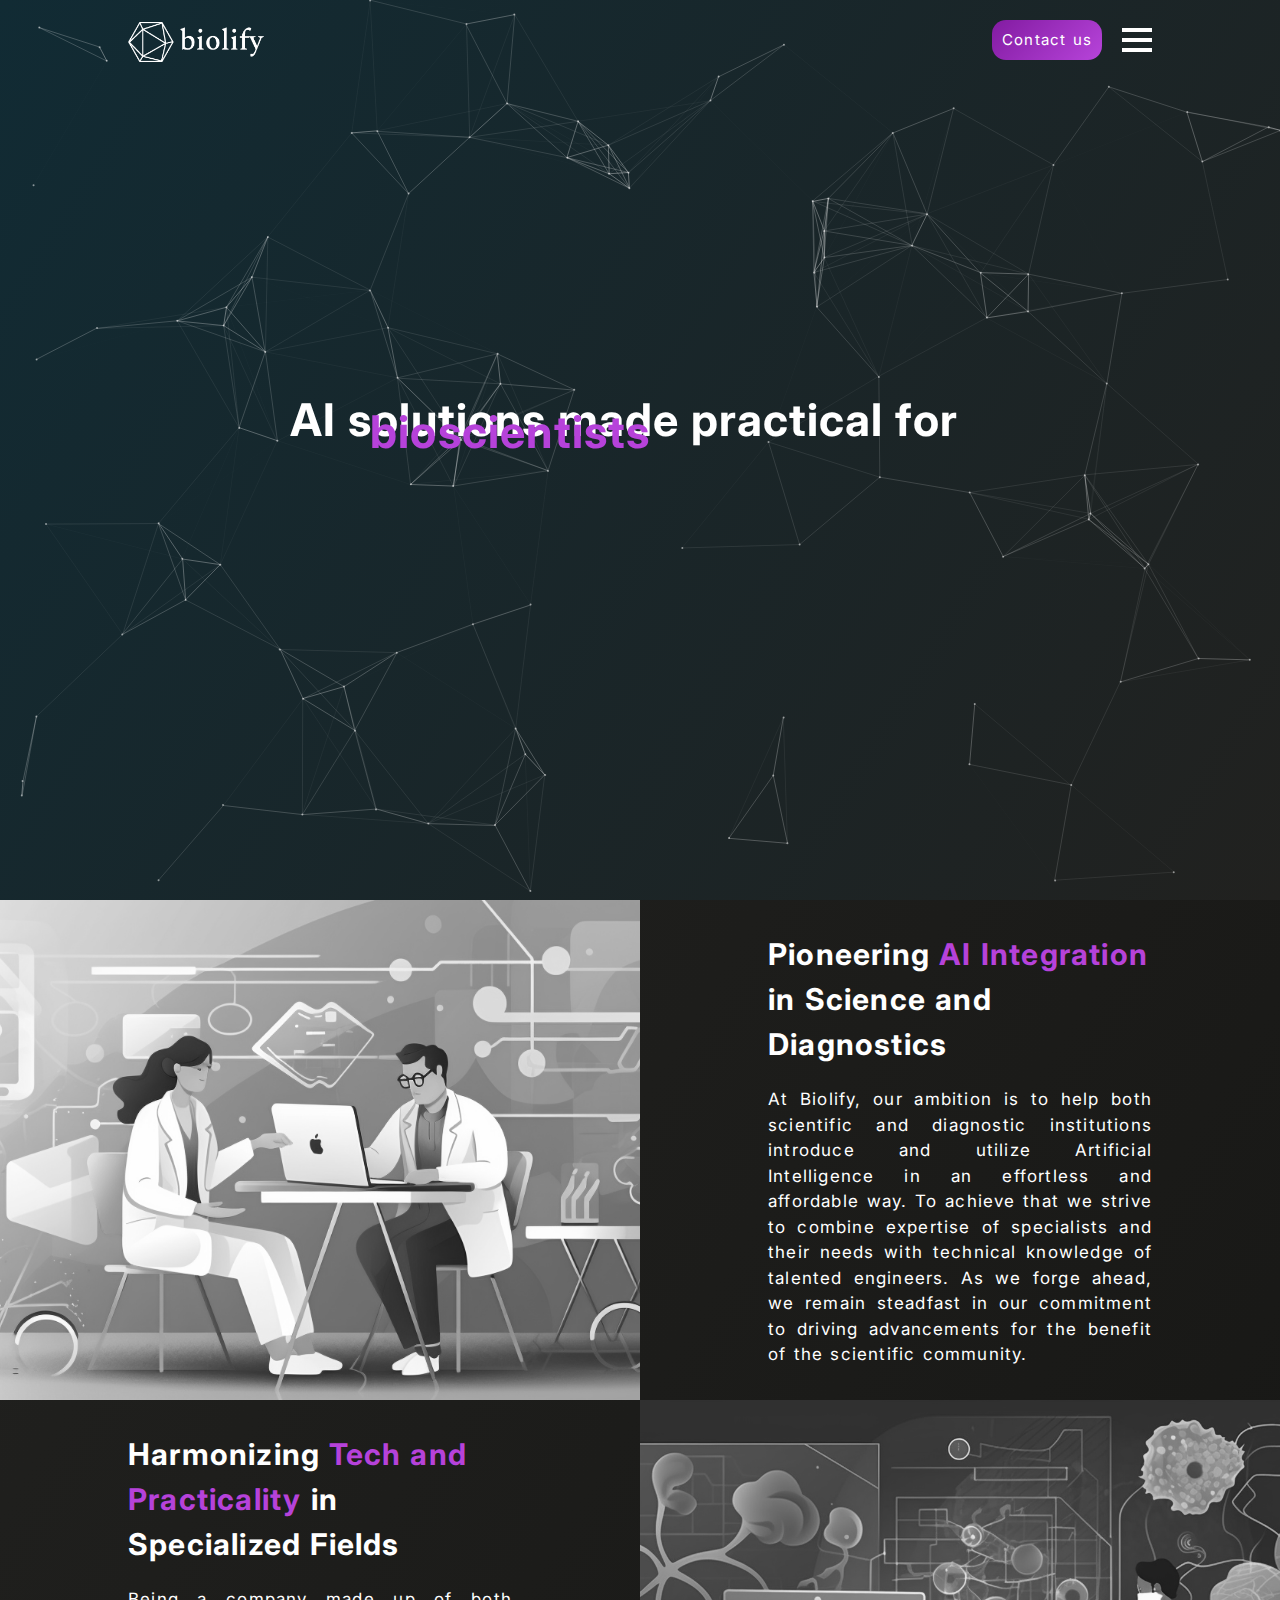
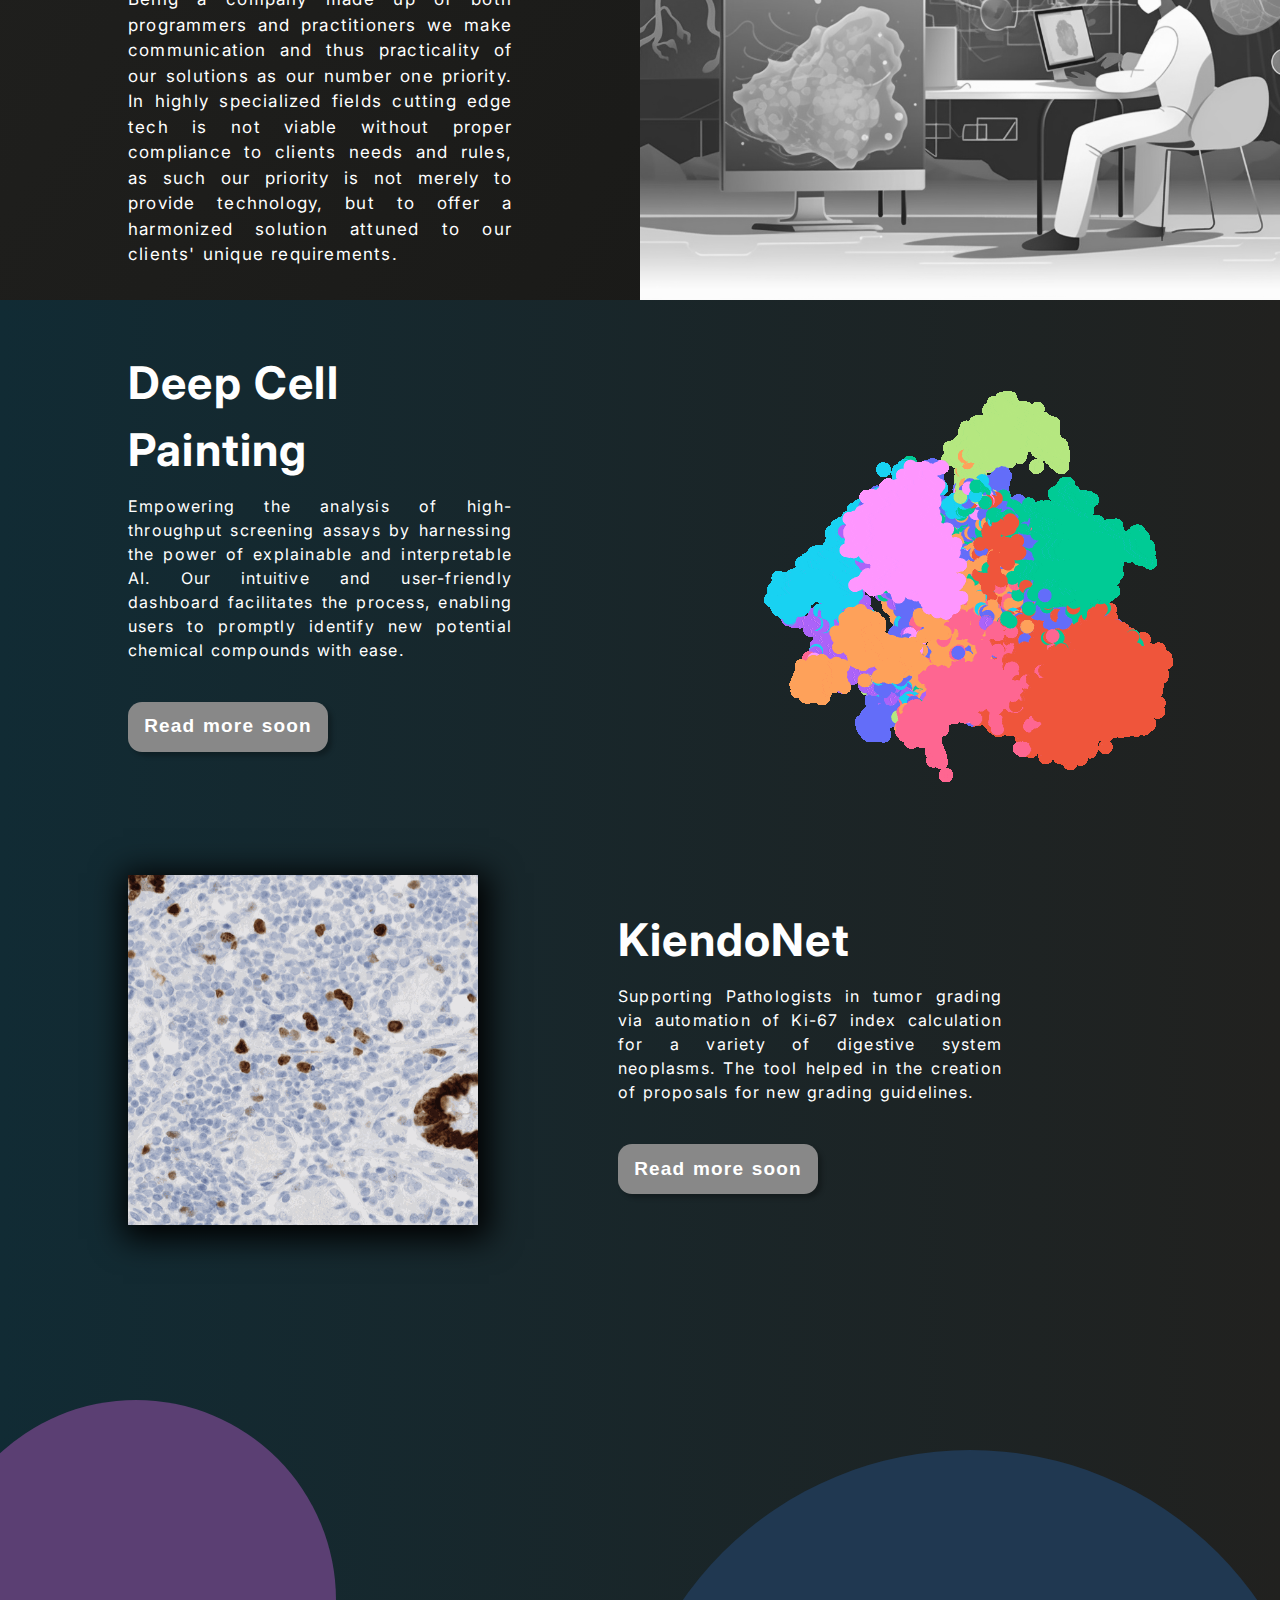
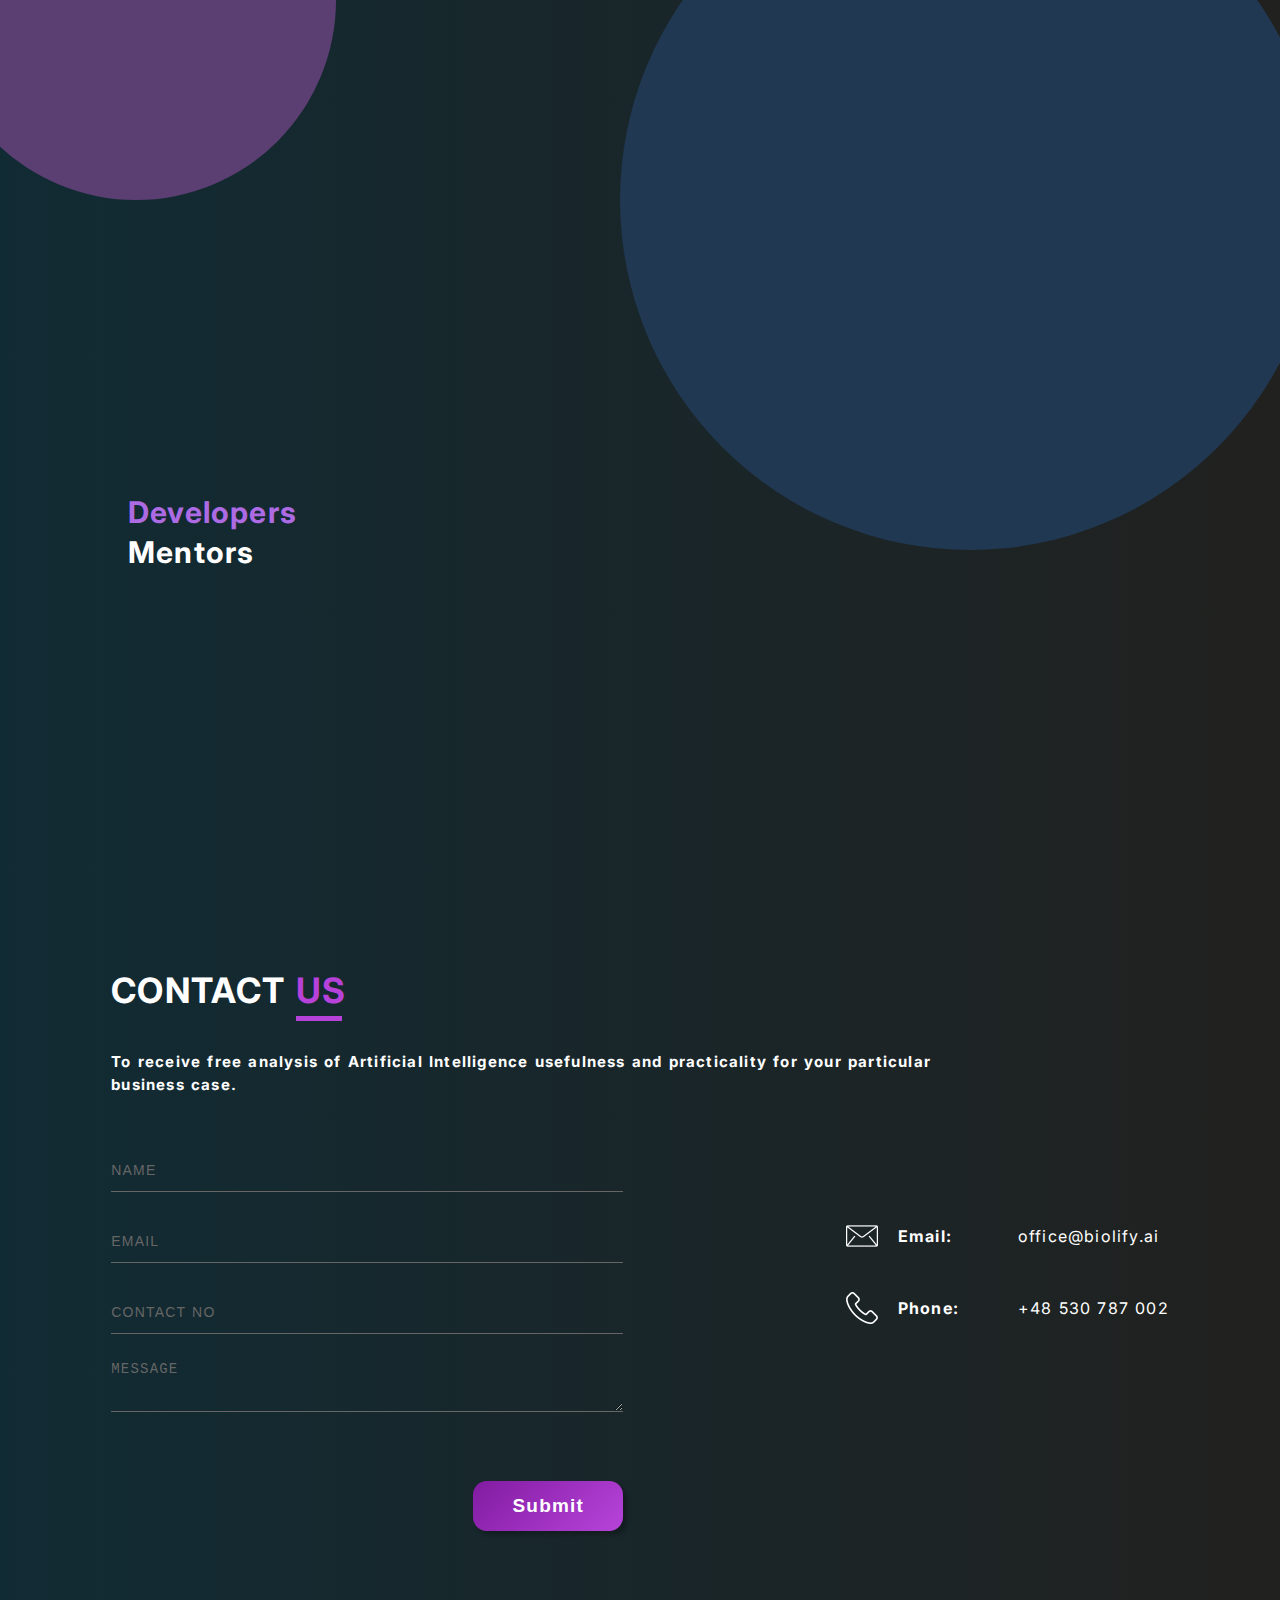
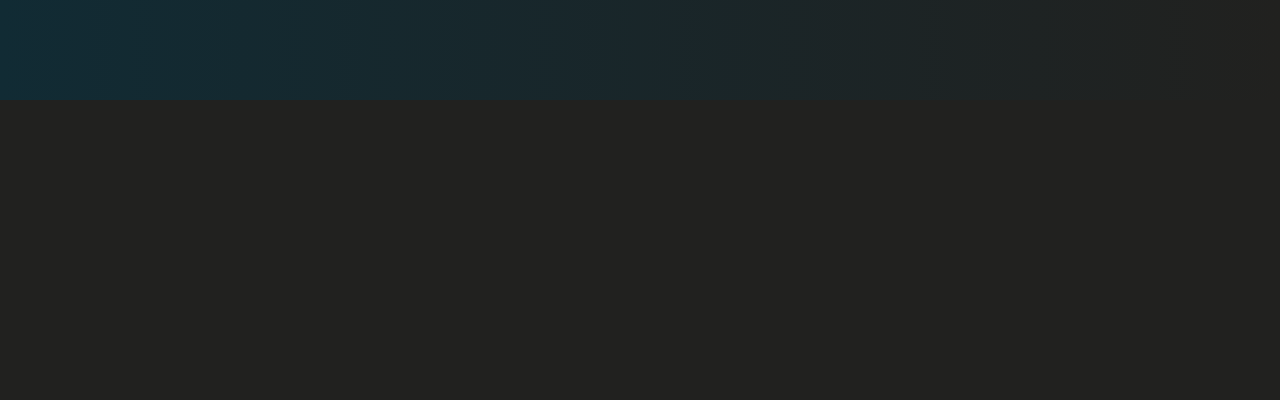
==== index.html @ 6a8b2e25 "v1.0.3" ====
<!DOCTYPE html>
<html lang="en">
  <head>
    <meta charset="UTF-8" />
    <title>Biolify - future of medicine</title>
    <link rel="icon" type="image/x-icon" href="img/biolify_icon.png" />
    <meta name="viewport" content="width=device-width, initial-scale=1.0" />
    <link rel="stylesheet" href="css/style.css" />
    <link rel="preconnect" href="https://fonts.googleapis.com" />
    <link rel="preconnect" href="https://fonts.gstatic.com" crossorigin />
    <link
      href="https://fonts.googleapis.com/css2?family=Inter&display=swap"
      rel="stylesheet"
    />
    <script src="https://code.jquery.com/jquery-3.6.0.min.js"></script>
  </head>
  <body>
    <header>
      <nav id="nav">
        <a href="#contact" class="smooth-scroll"
          ><img
            id="logo-img"
            style="height: 40px"
            src="img/biolify-logo.png"
            alt="logo"
        /></a>
        <label>
          <ul>
            <li id="home-btn">
              <a href="#hero" class="smooth-scroll">Home</a>
            </li>
            <li id="projects-btn">
              <a href="#projects" class="smooth-scroll">Business cases</a>
            </li>
            <li id="team-btn">
              <a href="#team" class="smooth-scroll">Team</a>
            </li>
          </ul>
          <a href="#contact" id="contact-btn" class="smooth-scroll"
            >Contact us</a
          >
          <input type="checkbox" id="menu-checkbox" />
          <span class="hamburger"></span>
        </label>
      </nav>
    </header>

    <main>
      <div class="menu" id="menu">
        <ul>
          <li id="home-btn">
            <a href="#hero" class="smooth-scroll">Home</a>
          </li>
          <li id="projects-btn">
            <a href="#projects" class="smooth-scroll">Business cases</a>
          </li>
          <li id="team-btn">
            <a href="#team" class="smooth-scroll">Team</a>
          </li>
          <li id="team-btn">
            <a href="#contact" class="smooth-scroll">Contact us</a>
          </li>
        </ul>
      </div>
      <section class="hero" id="hero">
        <div id="particles-js"></div>
        <div class="wrapper">
          <h1>AI solutions made practical for</h1>
          <div class="words">
            <span>bioscientists</span>
            <span>physicians</span>
            <span>bioscientists</span>
          </div>
        </div>
      </section>

      <section class="features" id="features">
        <div class="feature" id="first-feature">
          <img src="/img/1.png" alt="" />
          <div class="feature-description">
            <h2>
              Pioneering
              <span style="color: var(--purple)">AI Integration</span> in
              Science and Diagnostics
            </h2>
            <p>
              At Biolify, our ambition is to help both scientific and diagnostic
              institutions introduce and utilize Artificial Intelligence in an
              effortless and affordable way. To achieve that we strive to
              combine expertise of specialists and their needs with technical
              knowledge of talented engineers. As we forge ahead, we remain
              steadfast in our commitment to driving advancements for the
              benefit of the scientific community.
            </p>
          </div>
        </div>
        <div class="feature" id="second-feature">
          <div class="feature-description">
            <h2>
              Harmonizing
              <span style="color: var(--purple)"> Tech and Practicality </span
              >in Specialized Fields
            </h2>
            <p>
              Being a company made up of both programmers and practitioners we
              make communication and thus practicality of our solutions as our
              number one priority. In highly specialized fields cutting edge
              tech is not viable without proper compliance to clients needs and
              rules, as such our priority is not merely to provide technology,
              but to offer a harmonized solution attuned to our clients' unique
              requirements.
            </p>
          </div>
          <img src="/img/2.png" alt="hero" />
        </div>
      </section>
      <section class="projects" id="projects">
        <div class="project">
          <div class="project-description">
            <h2>Deep Cell Painting</h2>
            <p>
              Empowering the analysis of high-throughput screening assays by
              harnessing the power of explainable and interpretable AI. Our
              intuitive and user-friendly dashboard facilitates the process,
              enabling users to promptly identify new potential chemical
              compounds with ease.
            </p>
            <button class="checkout-btn" id="project-btn-first">
              <b>Read more soon</b>
            </button>
          </div>
          <img
            src="/img/animation.gif"
            id="cellPainting-img"
            alt="cell-Painting-project"
          />
        </div>
        <div class="project">
          <img
            id="kiendoNet-img"
            src="img/grading.gif"
            alt="Kiendo-net-project"
          />
          <div class="project-description" style="">
            <h2>KiendoNet</h2>
            <p>
              Supporting Pathologists in tumor grading via automation of
              <span style="white-space: nowrap">Ki-67</span>
              index calculation for a variety of digestive system neoplasms. The
              tool helped in the creation of proposals for new grading
              guidelines.
            </p>
            <button class="checkout-btn" id="project-btn-second">
              <b>Read more soon</b>
            </button>
          </div>
        </div>
      </section>
      <section class="team" id="team">
        <div id="small-ping-circle"></div>
        <div id="big-background-circle"></div>

        <div class="developers">
          <div class="participant fade-in" id="first-dev">
            <img src="/img/kacper.jpeg" alt="participant" />
            <div class="participant-data">
              <h2>Kacper Trębacz</h2>
              <p>ML Engineer</p>
              <ul>
                <li>
                  Thanks to his extensive expertise in data science and
                  statistics, Kacper seamlessly integrates innovations straight
                  from scientific papers into the forefront of our operations.
                </li>
              </ul>
            </div>
          </div>
          <div class="participant fade-in" id="second-dev">
            <img src="/img/photo_jan_gru2.jpg" alt="participant" />
            <div class="participant-data">
              <h2>Jan Gruszczyński</h2>
              <p>Product Manager</p>
              <ul>
                <li>
                  Jan's experience as both a MedTech and AI engineer provides
                  invaluable insights, enabling us to establish meaningful
                  connections between both worlds.
                </li>
              </ul>
            </div>
          </div>
          <div class="participant fade-in" id="third-dev">
            <img src="/img/maciej_filanowicz.png " alt="participant" />
            <div class="participant-data">
              <h2>Maciej Filanowicz</h2>
              <p>MLOps Engineer</p>
              <ul>
                <li>
                  Maciej’s impeccably strong foundation in machine learning and
                  data engineering bridges the gap between our cloud-based AI
                  tech stack and production ready software.
                </li>
              </ul>
            </div>
          </div>
        </div>
        <div class="Mentors">
          <div class="participant" id="first-mentor">
            <img src="img/Darek.jpg" alt="participant" />
            <div class="participant-data">
              <h2 style="text-align: center">
                Ph.D., D.Sc. Dariusz Brzeziński
              </h2>
              <p>MedTech Expert</p>
              <ul>
                <li>
                  Dariusz’s vast academic and biotech knowledge steers our team
                  in the development of cutting-edge, data-driven solutions in
                  the medical technology space. His expertise proves to be
                  invaluable.
                </li>
              </ul>
            </div>
          </div>
        </div>
        <div class="participant-type active" id="Devs">Developers</div>
        <div class="participant-type" id="Mentors">Mentors</div>
      </section>
      <section id="contact">
        <!-- <form
          action="https://formspree.io/f/xyyaagen"
          method="POST"
        >
          <div class="app-title">
            <div class="contact-title">
              <span>CONTACT</span>
            <div class="US" style="display: inline-block;">
                <span style="color: var(--purple)">US</span>
                <div class="line"></div>
            </div>
            </div>
            <p>
              to receive free analysis of Artificial Intelligence
              usefulness and practicality for your particular business case.
            </p>
            <div class="app-form">
              <div class="app-form-group">
                <input class="app-form-control" type = "name" placeholder="NAME"  required/>
              </div>
              <div class="app-form-group">
                <input class="app-form-control" type="email" placeholder="EMAIL" required />
              </div>
              <div class="app-form-group">
                <input class="app-form-control" type="phone" placeholder="CONTACT NO" required />
              </div>
              <div class="app-form-group message">
                <input class="app-form-control" type="message" placeholder="MESSAGE"  required/>
              </div>
              <div class="app-form-group buttons">
                <input
                  class="checkout-btn"
                  id="form-button"
                  type="submit"
                  value="Submit"
                >
                  
                </button>
              </div>
            </div>
          </div>
        </form> -->
        <form action="https://formspree.io/f/xyyaagen" method="POST">
          <div class="app-title">
            <div class="contact-title">
              <span>CONTACT</span>
              <div class="US" style="display: inline-block">
                <span style="color: var(--purple)">US</span>
                <div class="line"></div>
              </div>
            </div>
            <p>
              To receive free analysis of Artificial Intelligence usefulness and
              practicality for your particular business case.
            </p>
            <div class="app-form">
              <div class="app-form-group">
                <input
                  class="app-form-control"
                  type="text"
                  name="name"
                  placeholder="NAME"
                  required
                />
              </div>
              <div class="app-form-group">
                <input
                  class="app-form-control"
                  type="email"
                  name="email"
                  placeholder="EMAIL"
                  required
                />
              </div>
              <div class="app-form-group">
                <input
                  class="app-form-control"
                  type="tel"
                  name="phone"
                  placeholder="CONTACT NO"
                  required
                />
              </div>
              <div class="app-form-group message">
                <textarea
                  class="app-form-control"
                  name="message"
                  placeholder="MESSAGE"
                  required
                ></textarea>
              </div>
              <div class="app-form-group buttons">
                <input
                  class="checkout-btn"
                  id="form-button"
                  type="submit"
                  value="Submit"
                />
              </div>
            </div>
          </div>
        </form>

        <div class="contact-data">
          <ul>
            <li>
              <img src="img/mail.png" alt="" /><b>Email:</b>office@biolify.ai
            </li>
            <li>
              <img src="img/telephone.png" alt="" /><b>Phone:</b>+48 530 787 002
            </li>
          </ul>
        </div>
      </section>
    </main>
    <footer>
      <div class="footerContainer">
        <div class="contact-footer">
          <ul>
            <li>
              <img
                src="img/biolify_icon.png"
                style="height: 25px; transform: translateX(-4px)"
                alt="logo"
              />
              <p
                style="
                  display: inline-block;
                  margin-left: 10px;
                  transform: translateX(-4px);
                "
              >
                <b>biolify</b>
              </p>
            </li>
            <li>
              <img src="img/mail.png" style="width: 20px" alt="mail icon" />
              <p style="display: inline-block; margin-left: 10px">
                office@biolify.ai
              </p>
            </li>
            <li>
              <img
                src="img/location.png"
                style="width: 20px"
                alt="location icon"
              />
              <p style="display: inline-block; margin-left: 10px">Poznań</p>
            </li>
          </ul>
        </div>
        <div class="segments">
          <div class="categories">
            Categories
            <ul>
              <li><a href="#hero" class="smooth-scroll">Home</a></li>
              <li><a href="#team" class="smooth-scroll">Team</a></li>
              <li><a href="#projects" class="smooth-scroll">Projects</a></li>
            </ul>
          </div>
          <div class="social">
            Social
            <ul>
              <li>
                <a href="https://www.linkedin.com/company/biolify/">Linkedin</a>
              </li>
            </ul>
          </div>
          <div class="documents">
            Documents
            <ul>
              <li>
                <a href="template/privacyPolicy.html" style="margin-right: 30px"
                  >Terms and Condition</a
                >
              </li>
              <li>
                <a href="template/privacyPolicy.html">Privacy Policy</a>
              </li>
            </ul>
          </div>
        </div>

        <p id="copyrights">
          Copyright © 2023 by Biolify All Rights Reserved. <br />
        </p>
      </div>
    </footer>

    <script src="js/index.js"></script>
    <script src="js/particles.js"></script>
    <script src="js/app.js"></script>
  </body>
</html>
---- css/style.css ----
:root {
  --gunmetal: #112b34;
  --indigo: #203851;
  --purple: rgb(182, 66, 218);
  --text-color: #c3c3c3;
  --backgroundblack: #21211f;
}
* {
  padding: 0px;
  margin: 0px;
  letter-spacing: 1.2px;
  word-spacing: 1px;
  line-height: 1.5em;
}
/* ===== Scrollbar CSS ===== */
/* Firefox */
* {
  scrollbar-width: auto;
  scrollbar-color: #212121 #454545;
}

/* Chrome, Edge, and Safari */
*::-webkit-scrollbar {
  width: 12px;
}

*::-webkit-scrollbar-track {
  background: #454545;
}

*::-webkit-scrollbar-thumb {
  background-color: #212121;
  border-radius: 10px;
  border: 3px none #ffffff;
}
main {
  background-color: var(--backgroundblack);
  height: calc(100vh + 3900px);
  margin-bottom: 300px;
}
h2 {
  font-size: 45px;
}
h3 {
  font-size: 40px;
}
h4 {
  font-size: 3px;
}
body {
  overflow-x: hidden;
  font-family: "Inter", sans-serif;
  overflow-x: hidden;
  background-color: var(--backgroundblack);
}
header {
  display: flex;
  justify-content: center;
  position: fixed;
  top: 0px;
  left: 0px;
  width: 100vw;
  height: 80px;
  align-items: center;
  background-color: transparent;

  background-color: transparent;
  transition: background-color 0.5s ease-in-out;
  z-index: 3;
}
.header-scrolled {
  background-color: var(--backgroundblack);
}
nav {
  width: 80vw;
  display: flex;
  justify-content: space-between;
}
nav h2 {
  font-size: 30px;
}
nav a img {
  margin-top: 10px;
}
#brandName {
  color: white;
  z-index: 10;
  cursor: pointer;
}
nav ul {
  display: flex;
  justify-content: space-around;
  align-items: center;
  list-style: none;
}
nav li {
  margin-right: 20px;
}
nav input {
  display: none;
}
a {
  font-size: 15px; /* ustawia rozmiar czcionki */
  text-decoration: none; /* usuwa podkreślenie */
  color: white;
}
nav label {
  display: flex;
  align-items: center;
}
.menu ul {
  display: none;
}
#contact-btn {
  height: 30px;
  width: 100px;
  display: flex;
  justify-content: space-around;
  align-items: center;
  list-style: none;
  background: hsla(286, 67%, 56%, 1);

  background: linear-gradient(
    135deg,
    hsla(286, 67%, 56%, 1) 0%,
    hsla(286, 71%, 37%, 1) 100%
  );

  background: -moz-linear-gradient(
    135deg,
    hsla(286, 67%, 56%, 1) 0%,
    hsla(286, 71%, 37%, 1) 100%
  );

  background: -webkit-linear-gradient(
    135deg,
    hsla(286, 67%, 56%, 1) 0%,
    hsla(286, 71%, 37%, 1) 100%
  );

  filter: progid: DXImageTransform.Microsoft.gradient( startColorstr="#B642DA", endColorstr="#811BA0", GradientType=1 );
  border-radius: 14px;
  padding: 5px 10px;
  color: white;
  margin-right: 0px;
}
.hero {
  color: white;
  position: absolute;
  display: flex;
  align-items: center;
  justify-content: space-around;
  width: 100%;
  height: 100vh;
  background: rgb(17, 43, 52);
  background: -moz-linear-gradient(
    122deg,
    rgba(17, 43, 52, 1) 0%,
    rgba(33, 33, 31, 1) 100%,
    rgba(14, 34, 41, 1) 100%
  );
  background: -webkit-linear-gradient(
    122deg,
    rgba(17, 43, 52, 1) 0%,
    rgba(33, 33, 31, 1) 100%,
    rgba(14, 34, 41, 1) 100%
  );
  background: linear-gradient(
    122deg,
    rgba(17, 43, 52, 1) 0%,
    rgba(33, 33, 31, 1) 100%,
    rgba(14, 34, 41, 1) 100%
  );
  filter: progid:DXImageTransform.Microsoft.gradient(startColorstr="#112b34",endColorstr="#0e2229",GradientType=1);
  /* background-image: linear-gradient(
    145deg,
    hsl(196deg 33% 18%) 0%,
    hsl(196deg 38% 21%) 29%,
    hsl(191deg 60% 38%) 90%,
    hsl(189deg 75% 60%) 99%,
    hsl(187deg 100% 82%) 100%,
    hsl(300deg 100% 99%) 100%
  ); */
}
#particles-js {
  position: absolute;
  top: 0px;
  left: 0px;
  width: 100%;
  height: 100vh;
}
.wrapper h1 {
  font-size: 45px;
  position: relative;
  top: 0px;
  left: 0px;
  line-height: 1em;
  height: 10;
  letter-spacing: 1px;
}
.wrapper {
  cursor: default;
  box-sizing: content-box;
  padding: 50px 30px;
  display: flex;
  border-radius: 8px;
  user-select: none;
}
.words {
  position: relative;
  height: 60px;
  overflow: hidden;
  user-select: none;
}
.words span {
  display: block;
  font-weight: bold;
  font-size: 45px;
  height: 80px;
  padding-left: 10px;
  color: var(--purple);
  animation: spin_words 15s infinite ease-in-out;
}

@keyframes spin_words {
  0%,
  100% {
    transform: translateY(-6%);
  }
  25%,
  75% {
    transform: translateY(-109%);
  }
  50% {
    transform: translateY(-209%);
  }
}

.features {
  position: absolute;
  top: 100vh;
  width: 100%;
  background: -moz-linear-gradient(
    122deg,
    rgba(33, 33, 31, 1) 0%,
    rgba(23, 23, 21, 1) 100%
  );
  background: -webkit-linear-gradient(
    122deg,
    rgba(33, 33, 31, 1) 0%,
    rgba(23, 23, 21, 1) 100%
  );
  background: linear-gradient(
    122deg,
    rgba(33, 33, 31, 1) 0%,
    rgba(23, 23, 21, 1) 100%
  );
  filter: progid:DXImageTransform.Microsoft.gradient(startColorstr="#21211f",endColorstr="#171715",GradientType=1);
  height: 1000px;
}
.feature {
  width: 100%;
  cursor: pointer;
  height: 500px;
  display: flex;
}
.feature:hover {
  transition: background-color 200ms ease-in;
  background-color: #3e3e3b;
  cursor: default;
}
.feature:hover img {
  transition: filter 200ms ease-in;
  filter: grayscale(0);
}
.feature img {
  width: 50%;
  height: 500px;
  object-fit: cover;
  filter: grayscale(100%);
}
.feature-description {
  position: relative;
  display: flex;
  flex-direction: column;
  justify-content: center;
  align-items: center;
  color: white;
  width: 50%;
}
.checkout-btn {
  font-size: 19px;
  border-radius: 16px;
  border: 0px;
  cursor: pointer;
  font-weight: bold;
  box-shadow: 4px 4px 4px 0px rgbA(0, 0, 0, 0.25);
  /* background: hsla(286, 67%, 56%, 1);

  background: linear-gradient(
    135deg,
    hsla(286, 67%, 56%, 1) 0%,
    hsla(286, 71%, 37%, 1) 100%
  );

  background: -moz-linear-gradient(
    135deg,
    hsla(286, 67%, 56%, 1) 0%,
    hsla(286, 71%, 37%, 1) 100%
  );

  background: -webkit-linear-gradient(
    135deg,
    hsla(286, 67%, 56%, 1) 0%,
    hsla(286, 71%, 37%, 1) 100%
  );

  filter: progid: DXImageTransform.Microsoft.gradient( startColorstr="#B642DA", endColorstr="#811BA0", GradientType=1 ); */
  border-radius: 14px;
  padding: 5px 10px;
  color: white;
  width: 150px;
  margin-left: 20%;
  margin-top: 40px;
  color: white;
  height: 50px;
  font-weight: bold;
  z-index: 1;
}
.feature-description h2,
.feature-description p {
  width: 60%;
}
.feature-description h2 {
  font-size: 30px;
  margin-bottom: 20px;
}
.feature-description p {
  text-align: justify;
  font-size: 17px;
}
.features .fade-from-left {
  opacity: 1;
}
.plot {
  width: 100%;
  background-color: var(--backgroundblack);
  margin-top: 5%;
  height: 90%;
}
.projects {
  width: 100%;
  height: 1000px;
  position: absolute;
  top: calc(100vh + 1000px);
  background: rgb(17, 43, 52);
  background: -moz-linear-gradient(
    90deg,
    rgba(17, 43, 52, 1) 0%,
    rgba(33, 33, 31, 1) 100%,
    rgba(14, 34, 41, 1) 100%
  );
  background: -webkit-linear-gradient(
    90deg,
    rgba(17, 43, 52, 1) 0%,
    rgba(33, 33, 31, 1) 100%,
    rgba(14, 34, 41, 1) 100%
  );
  background: linear-gradient(
    90deg,
    rgba(17, 43, 52, 1) 0%,
    rgba(33, 33, 31, 1) 100%,
    rgba(14, 34, 41, 1) 100%
  );
  filter: progid:DXImageTransform.Microsoft.gradient(startColorstr="#112b34",endColorstr="#0e2229",GradientType=1);
}
#cellPainting-img {
  width: auto;
  height: auto;
  margin: auto;
}
#kiendoNet-img {
  width: 350px;
  height: 350px;
  margin-top: 75px;
  margin-left: 10%;
  margin-right: calc(40% - 500px);
  box-shadow: 3px 6px 30px 8px black;
}
#project-btn-first,
#project-btn-second {
  width: 200px;
  background-color: #888;
  cursor: default;
}
.animation-container {
  width: 50vw;
  background: var(--backgroundblack);
  display: flex;
  align-items: center;
  justify-content: center;
}
.project {
  position: relative;
  display: flex;
  flex-direction: row;
  width: 100%;
  height: 500px;
  color: white;
  overflow: hidden;
}
.project-description {
  width: 50%;
  display: flex;
  flex-direction: column;
  align-items: start;
  justify-content: center;
}
.project-description h2 {
  margin-bottom: 10px;
  margin-left: 20%;
  width: 60%;
}
.project-description p {
  text-align: justify;
  width: 60%;
  margin-left: 20%;
}
.project img {
  width: 50vw;
  height: 100%;
}
#second-mentor {
  display: none;
}
.team {
  overflow: hidden;
  position: relative;
  top: calc(100vh + 2000px);
  width: 100%;
  height: 1000px;
  display: flex;
  align-items: center;
  justify-content: center;
  flex-direction: column;
  /* background: rgb(33, 33, 31);
  background: -moz-linear-gradient(
    122deg,
    rgba(33, 33, 31, 1) 0%,
    rgba(33, 33, 31, 1) 100%,
    rgba(23, 23, 21, 1) 100%
  );
  background: -webkit-linear-gradient(
    122deg,
    rgba(33, 33, 31, 1) 0%,
    rgba(33, 33, 31, 1) 100%,
    rgba(23, 23, 21, 1) 100%
  );
  background: linear-gradient(
    122deg,
    rgba(33, 33, 31, 1) 0%,
    rgba(33, 33, 31, 1) 100%,
    rgba(23, 23, 21, 1) 100%
  );
  filter: progid:DXImageTransform.Microsoft.gradient(startColorstr="#21211f",endColorstr="#171715",GradientType=1); */
  background: rgb(17, 43, 52);
  background: -moz-linear-gradient(
    90deg,
    rgba(17, 43, 52, 1) 0%,
    rgba(33, 33, 31, 1) 100%,
    rgba(14, 34, 41, 1) 100%
  );
  background: -webkit-linear-gradient(
    90deg,
    rgba(17, 43, 52, 1) 0%,
    rgba(33, 33, 31, 1) 100%,
    rgba(14, 34, 41, 1) 100%
  );
  background: linear-gradient(
    90deg,
    rgba(17, 43, 52, 1) 0%,
    rgba(33, 33, 31, 1) 100%,
    rgba(14, 34, 41, 1) 100%
  );
  filter: progid:DXImageTransform.Microsoft.gradient(startColorstr="#112b34",endColorstr="#0e2229",GradientType=1);
}
#small-ping-circle {
  width: 400px;
  height: 400px;
  border-radius: 50%;
  background-color: #5b3f73;
  position: absolute;
  top: 10%;
  left: -5%;
}
.participant-type {
  cursor: pointer;
  color: white;
  font-weight: bold;
  font-size: 30px;
  position: absolute;
  bottom: 100px;
}
.active {
  color: #ac6be3;
}
.participant {
  color: white;
  justify-content: center;
  align-items: center;
  flex-direction: column;
  display: flex;
  transition: all 0.5s ease-in-out;
  box-shadow: 2px 4px 4px 0px rgb(0, 0, 0);
  width: 380px;
  height: 280px;
  z-index: 1;
}
.changeVis {
  transform: translateX(-5000px);
}
.participant:hover {
  cursor: pointer;
}
.participant-data {
  position: relative;
  bottom: 35%;
  line-height: 2em;
  display: flex;
  flex-direction: column;
  justify-content: center;
  align-items: center;
}
.participant ul {
  list-style: none;
  display: none;
  width: 70%;
}
.participantDetailsShown {
  height: 400px;
}
.participantDetailsShown ul {
  display: flex;
}
.participantDetailsShown .participant-data {
  bottom: 25%;
}
.participant-data h2,
.participant-data h3,
.participant-data ul {
  margin-top: 10px;
  line-height: 1.5em;
}
.participant-data h2 {
  font-size: 30px;
}
.participant-data h3 {
  font-size: 25px;
}
.participant-data p {
  font-size: 20px;
  margin-top: 10px;
}
#first-dev,
#first-mentor,
#third-dev {
  border-radius: 50px;
  background: hsla(0, 2%, 26%, 1);

  background: linear-gradient(
    135deg,
    hsla(0, 2%, 26%, 1) 0%,
    hsla(0, 2%, 19%, 1) 100%
  );

  background: -moz-linear-gradient(
    135deg,
    hsla(0, 2%, 26%, 1) 0%,
    hsla(0, 2%, 19%, 1) 100%
  );

  background: -webkit-linear-gradient(
    135deg,
    hsla(0, 2%, 26%, 1) 0%,
    hsla(0, 2%, 19%, 1) 100%
  );

  filter: progid: DXImageTransform.Microsoft.gradient( startColorstr="#444141", endColorstr="#312F2F", GradientType=1 );
}
#first-mentor {
  width: 530px;
}
#second-dev,
#second-mentor {
  border-radius: 50px;
  background: hsla(0, 3%, 24%, 1);

  background: linear-gradient(
    135deg,
    hsla(0, 3%, 24%, 1) 0%,
    hsla(0, 3%, 17%, 1) 100%
  );

  background: -moz-linear-gradient(
    135deg,
    hsla(0, 3%, 24%, 1) 0%,
    hsla(0, 3%, 17%, 1) 100%
  );

  background: -webkit-linear-gradient(
    135deg,
    hsla(0, 3%, 24%, 1) 0%,
    hsla(0, 3%, 17%, 1) 100%
  );

  filter: progid: DXImageTransform.Microsoft.gradient( startColorstr="#3E3A3A", endColorstr="#2E2B2B", GradientType=1 );
}

.participant img {
  transform: translateY(-60%) translateX(calc(50% - 100px));
  height: 200px;
  width: 200px;
  border-radius: 50%;
  box-shadow: 6px 6px 6px 0px rgba(0, 0, 0, 0.25);
  transition: all 1s ease-out;
}
.developers {
  height: 900px;
  width: 80vw;
  display: flex;
  align-items: center;
  justify-content: space-between;
}
.Mentors {
  position: absolute;
  left: 5100px;
  height: 1000px;
  display: flex;
  align-items: center;
  justify-content: space-around;
}
#Devs {
  height: 30px;
  left: 10vw;
  bottom: 180px;
}
#Mentors {
  left: 10vw;
  height: 30px;
  bottom: 140px;
}
#big-background-circle {
  width: 700px;
  height: 700px;
  border-radius: 50%;
  background-color: var(--indigo);
  position: absolute; /* 
  top: -250px; */
  right: -40px;
}
input:-webkit-autofill {
  -webkit-box-shadow: 0 0 0px 1000px white inset;
}
#contact {
  position: absolute;
  display: flex;
  justify-content: space-around;
  align-items: center;
  top: calc(100vh + 2900px);
  width: 100%;
  height: 1000px;
  color: white;
  /* background: -moz-linear-gradient(
    90deg,
    rgba(33, 33, 31, 1) 0%,
    rgba(23, 23, 21, 1) 100%
  );
  background: -webkit-linear-gradient(
    90deg,
    rgba(33, 33, 31, 1) 0%,
    rgba(23, 23, 21, 1) 100%
  );
  background: linear-gradient(
    90deg,
    rgba(33, 33, 31, 1) 0%,
    rgba(23, 23, 21, 1) 100%
  );
  filter: progid:DXImageTransform.Microsoft.gradient(startColorstr="#21211f",endColorstr="#171715",GradientType=1); */
  background: rgb(17, 43, 52);
  background: -moz-linear-gradient(
    90deg,
    rgba(17, 43, 52, 1) 0%,
    rgba(33, 33, 31, 1) 100%,
    rgba(14, 34, 41, 1) 100%
  );
  background: -webkit-linear-gradient(
    90deg,
    rgba(17, 43, 52, 1) 0%,
    rgba(33, 33, 31, 1) 100%,
    rgba(14, 34, 41, 1) 100%
  );
  background: linear-gradient(
    90deg,
    rgba(17, 43, 52, 1) 0%,
    rgba(33, 33, 31, 1) 100%,
    rgba(14, 34, 41, 1) 100%
  );
  filter: progid:DXImageTransform.Microsoft.gradient(startColorstr="#112b34",endColorstr="#0e2229",GradientType=1);
}
form {
  margin-top: 50px;
  width: 40%;
}
.line {
  position: relative;
  /*left: 190px;*/
  width: 46px;
  height: 5px;
  background-color: var(--purple);
}
.app-title p {
  margin-top: 30px;
  margin-bottom: 40px;
  width: 70vw;
  font-size: 15px;
}
.app-title {
  font-size: 35px;
  font-weight: bold;
}
.app-contact {
  margin-top: auto;
  font-size: 8px;
  color: #888;
}
.app-form {
  height: 350px;
}

.app-form-group {
  width: 100%;
  margin-bottom: 15px;
}

.app-form-group.buttons {
  margin-bottom: 0;
  text-align: right;
}

.app-form-control {
  width: 100%;
  padding: 10px 0;
  background: none;
  border: none;
  border-bottom: 1px solid #666;
  color: #ddd;
  font-size: 14px;
  outline: none;
  transition: border-color 0.2s;
}

.app-form-control::placeholder {
  color: #666;
}

.app-form-control:focus {
  border-bottom-color: #ddd;
}
#form-button {
  background: hsla(286, 67%, 56%, 1);

  background: linear-gradient(
    135deg,
    hsla(286, 67%, 56%, 1) 0%,
    hsla(286, 71%, 37%, 1) 100%
  );

  background: -moz-linear-gradient(
    135deg,
    hsla(286, 67%, 56%, 1) 0%,
    hsla(286, 71%, 37%, 1) 100%
  );

  background: -webkit-linear-gradient(
    135deg,
    hsla(286, 67%, 56%, 1) 0%,
    hsla(286, 71%, 37%, 1) 100%
  );

  filter: progid: DXImageTransform.Microsoft.gradient( startColorstr="#B642DA", endColorstr="#811BA0", GradientType=1 );
}
.app-form-button:hover {
  font-size: 19px;
  color: var(--purple);
}
.contact-data img {
  height: 32px;
  margin-right: 20px;
}
.contact-data {
  margin-top: 100px;
  height: 300px;
  border-radius: 10%;
}
.contact-data ul {
  display: flex;
  margin-top: 120px;
  flex-direction: column;
  list-style: none;
  height: 350px;
}
.contact-data li {
  display: flex;
  align-items: center;
  margin-bottom: 40px;
}
.contact-data b {
  width: 120px;
}
footer {
  display: flex;
  position: fixed;
  z-index: -5;
  bottom: 0px;
  justify-content: center;
  height: 300px;
  width: 100vw;
  color: var(--text-color);
  background: -moz-linear-gradient(
    90deg,
    rgba(33, 33, 31, 1) 0%,
    rgba(23, 23, 21, 1) 100%
  );
  background: -webkit-linear-gradient(
    90deg,
    rgba(33, 33, 31, 1) 0%,
    rgba(23, 23, 21, 1) 100%
  );
  background: linear-gradient(
    90deg,
    rgba(33, 33, 31, 1) 0%,
    rgba(23, 23, 21, 1) 100%
  );
  filter: progid:DXImageTransform.Microsoft.gradient(startColorstr="#21211f",endColorstr="#171715",GradientType=1);
}
.contact-footer {
  color: white;
}
.contact-footer li {
  display: flex;
  align-items: center;
  margin-bottom: 10px;
}
.footerContainer {
  position: absolute;
  bottom: 100px;
  height: 50%;
  display: flex;
  justify-content: space-between;
  width: 1200px;
}
.segments {
  display: flex;
}
.segments ul {
  margin-top: 10px;
}
.segments li:hover {
  color: var(--purple);
  cursor: pointer;
}
.categories {
  margin-left: 20px;
  width: 100px;
}
.social {
  margin-left: 20px;
  width: 100px;
}
.documents {
  margin-left: 10px;
  width: 130px;
}

footer li {
  list-style-type: none;
}
.fade-in-left,
.fade-in-right {
  opacity: 0;
}
.fade-in-left.appear {
  opacity: 1;
  animation: fadeFromLeft 0.8s ease-in-out;
}
.fade-in-right.appear {
  opacity: 1;
  animation: fadeFromRight 0.8s ease-in-out;
}
.fade-in {
  opacity: 0;
  transition: opacity 2s ease-in-out;
}
.fade-in.appear {
  opacity: 1;
}

#copyrights {
  position: absolute;
  bottom: -40px;
  left: 0;
}

@keyframes fadeFromLeft {
  from {
    opacity: 0;
    transform: translateX(-100%);
  }
  to {
    opacity: 1;
    transform: translateX(0);
  }
}

@keyframes fadeFromRight {
  from {
    opacity: 0;
    transform: translateX(100%);
  }
  to {
    opacity: 1;
    transform: translateX(0);
  }
}
@media only screen and (max-width: 1450px) {
  .participant {
    width: 300px;
  }
}
@media only screen and (max-width: 1300px) {
  nav {
    width: 80vw;
  }
  label ul {
    display: flex;
    flex-direction: column;
  }
  label .hamburger {
    position: relative;
    top: 0px;
    right: 0px;
    width: 30px;
    height: 4px;
    background: #ffffff;
    display: block;
    -webkit-transform-origin: center;
    transform-origin: center;
    -webkit-transition: 0.5s ease-in-out;
    transition: 0.5s ease-in-out;
    z-index: 3;
  }

  label .hamburger:after,
  label .hamburger:before {
    -webkit-transition: 0.5s ease-in-out;
    transition: 0.5s ease-in-out;
    content: "";
    position: absolute;
    display: block;
    width: 100%;
    height: 100%;
    background: #ffffff;
  }

  label .hamburger:before {
    top: -10px;
  }

  label .hamburger:after {
    bottom: -10px;
  }

  label input:checked + .hamburger {
    -webkit-transform: rotate(45deg);
    transform: rotate(45deg);
    background-color: var(--purple);
  }

  label input:checked + .hamburger:after {
    -webkit-transform: rotate(90deg);
    transform: rotate(90deg);
    background-color: var(--purple);
    bottom: 0;
  }

  label input:checked + .hamburger:before {
    -webkit-transform: rotate(90deg);
    background-color: var(--purple);
    transform: rotate(90deg);
    top: 0;
  }
  .menu {
    width: 0px;
    height: 100vh;
    position: fixed;
    top: 0px;
    right: 0px;
    background-color: var(--backgroundblack);
    transition: 0.5s ease-in-out;
    z-index: 2;
  }

  .menu-opened ul {
    display: block;
    list-style: none;
    width: 250px;
  }
  .menu-opened a {
    font-size: 30px;
  }
  .menu-opened {
    width: 400px;
    display: flex;
    justify-content: center;
    align-items: center;
  }
  .menu-opened a:hover {
    color: var(--purple);
  }
  label ul {
    display: none;
  }
  a {
    font-size: 15px; /* ustawia rozmiar czcionki */
    text-decoration: none; /* usuwa podkreślenie */
    color: white;
  }
  #contact {
    top: calc(100vh + 3000px);
  }
  #contact-btn {
    position: relative;
    font-size: 15px;
    width: auto;
    right: 20px;
    top: 0px;
    transition: opacity 500ms ease-in-out;
  }

  #first-dev {
    top: 120px;
    right: 20px;
  }

  .wrapper {
    display: flex;
    flex-wrap: wrap;
    width: 700px;
  }
  .wrapper h1 {
    line-height: 1.6;
    width: 670px;
  }
  .words {
    position: relative;
    bottom: 58px;
    left: 70px;
    height: 60px;
  }
  .participant {
    width: 300px;
  }
  .footerContainer {
    width: 90%;
  }
  main {
    height: calc(100vh + 4000px);
  }
}
@media only screen and (max-width: 1150px) {
  .wrapper {
    display: flex;
    flex-wrap: wrap;
    width: 550px;
  }
  #cellPainting-img {
    margin-left: calc(50vw - 250px);
    transform: scale(1.3);
  }

  #kiendoNet-img {
    margin-left: calc(50vw - 250px);
    transform: scale(4);
  }
  main {
    height: calc(100vh + 4250px);
  }
  .wrapper h1 {
    line-height: 1.6;
  }
  .words {
    position: relative;
    bottom: 58px;
    left: 270px;
    height: 60px;
  }
  .features img,
  .project img {
    width: 100%;
    opacity: 0.17;
    position: absolute;
    filter: grayscale(0);
  }
  .feature-description,
  .project-description {
    position: relative;
    width: 66vw;
    align-items: center;
    left: 17vw;
  }
  .feature-description p,
  .project-description p,
  .feature-description H2,
  .project-description H2 {
    margin-left: 0px;
    width: 90%;
  }

  .team {
    height: 1200px;
    overflow: hidden;
  }
  .participant {
    flex-direction: row;
    height: 250px;
    width: 450px;
  }
  .participantDetailsShown {
    margin: 10px 0px;
    height: 350px;
  }
  .participantDetailsShown ul {
    display: flex;
    width: 80%;
  }
  .participantDetailsShown h2,
  .participantDetailsShown p {
    display: none;
  }
  .participantDetailsShown .participant-data {
    bottom: 0px;
  }
  .developers,
  .Mentors {
    flex-direction: column;
  }
  .participant img {
    width: 180px;
    height: 180px;
    transform: translateX(-50%);
  }
  .participant-data {
    width: 80%;
    bottom: 0px;
    right: 50px;
  }
  .participant-data h2 {
    font-size: 30px;
  }
  .participant-data h3 {
    font-size: 25px;
  }
  .participant-data p {
    font-size: 20px;
  }

  #contact {
    top: calc(100vh + 3200px);
  }
  #Devs {
    top: 50px;
    left: calc(50% + 40px);
  }
  #Mentors {
    top: 50px;
    left: calc(50% - 200px);
  }

  #contact {
    height: 1050px;
    flex-direction: column;
  }
  form {
    width: 70%;
  }
  .contact-data {
    font-size: 20px;
    margin-top: 0px;
  }
  .footerContainer {
    width: 75%;
  }
  #big-background-circle {
    width: 300px;
    height: 300px;
    right: -60px;
  }
  #small-ping-circle {
    width: 200px;
    height: 200px;
  }
  #project-btn-first,
  #project-btn-second {
    width: 200px;
    position: relative;
    margin: 30px 0px 0px 0px;
    left: calc(30vw - 75px);
  }
  .featureShowDetails .feature-description p {
    display: flex;
  }
  .featureShowDetails .feature-description h2 {
    display: none;
  }
}
@media only screen and (max-width: 700px) {
  .participant img {
    width: 150px;
    height: 150px;
  }
  #first-mentor {
    width: 440px;
  }
  .Mentors {
    width: 400px;
    left: 5100px;
  }
  .feature-description,
  .project-description {
    margin-top: 20px;
  }
  .feature-description p,
  .project-description p {
    text-align: start;
  }
  .footerContainer {
    flex-direction: column;
  }
  .footerDiv {
    top: calc(100vh + 4299px);
  }
  footer {
    height: 570px;
  }
  .segments {
    width: 90%;
    margin-bottom: 50px;
  }
  .categories {
    margin-left: 0px;
    margin-right: 10px;
  }
  .contact-footer {
    margin-bottom: 30px;
  }
  .documents {
    margin-left: 30px;
  }

  main {
    margin-bottom: 500px;
  }
}
@media only screen and (max-width: 600px) {
  #first-mentor {
    width: 380px;
  }
  .wrapper {
    width: 350px;
  }
  .words span,
  .wrapper h1 {
    font-size: 40px;
  }
  #Devs,
  #Mentors {
    z-index: 5;
  }
  .words {
    left: 65px;
  }
  nav {
    width: 90vw;
  }
  .contact-data {
    font-size: 15px;
  }
  .menu-opened {
    width: 100%;
  }
  .feature-description p {
    display: none;
  }
  .feature-description H2 {
    text-align: center;
    width: 100%;
  }
  .checkout-btn {
    margin-left: auto;
    margin-right: 13%;
  }
  .project {
    height: 600px;
  }
  #Mentors {
    left: 5%;
  }
  #Devs {
    left: auto;
    right: 5%;
  }
  .participant {
    width: 380px;
  }
  .participant img {
    transform: translateX(-45%);
    width: 150px;
    height: 150px;
  }
  .participant-data h2 {
    font-size: 25px;
  }
  .participant-data h3 {
    font-size: 20px;
  }
  .participant-data p {
    font-size: 15px;
  }
  #team {
    top: calc(100vh + 2200px);
  }
  #contact {
    top: calc(100vh + 3300px);
  }
  #form-button {
    margin-right: 0%;
  }
  #copyright {
    bottom: -50px;
  }
}
@media only screen and (max-width: 510px) {
  .Mentors {
    left: 5020px;
  }
  #first-mentor {
    width: 320px;
    height: 300px;
  }
  #first-mentor .participant-data {
    bottom: 15%;
  }
  .participant img {
    transform: translateY(-50%);
  }
  .participantDetailsShown .participant-data {
    font-size: 13px;
    bottom: 70px;
  }
  .developers {
    height: 1000px;
    margin-top: 250px;
  }
  .participant {
    flex-direction: column;
    width: 300px;
    height: 200px;
  }
  .participant-data {
    right: 0px;
    bottom: 30%;
  }
  #contact {
    top: calc(100vh + 3400px);
  }
  .contact-data {
    width: 300px;
  }
  #third-dev {
    margin-bottom: 10px;
  }
  main {
    height: calc(100vh + 4200px);
    margin-bottom: 700px;
  }
}
@media only screen and (max-width: 410px) {
  #first-mentor {
    width: 300px;
  }
  .Mentors {
    left: 4990px;
  }
  .footerContainer {
    height: 450px;
  }

  .footerDiv {
    top: calc(100vh + 4100px);
    height: 700px;
  }
  .projects {
    height: 1200px;
  }
  .project {
    margin-top: 40px;
  }
  .team {
    top: calc(100vh + 2100px);
  }
  .segments {
    flex-wrap: wrap;
  }
  .documents {
    margin-top: 30px;
    margin-left: 0px;
  }
  footer {
    height: 700px;
  }
  main {
    height: calc(100vh + 4550px);
    margin-bottom: 600px;
  }
  .wrapper h1,
  .wrapper {
    font-size: 29px;
    width: 85%;
  }
  .words {
    left: 0px;
    height: 40px;
    top: 10px;
  }
  .words span {
    font-size: 29px;
    padding-left: 0px;
  }
  .contact-data {
    height: 500px;
  }
  #contact {
    top: calc(100vh + 3400px);
    height: 1150px;
  }
  .contact-data li {
    display: flex;
    flex-direction: column;
    text-align: center;
  }
}
@media only screen and (max-width: 360px) {
  .Mentors {
    left: 4960px;
  }
  .line {
    display: none;
  }
  .contact-data img {
    margin-right: 0px;
  }
  .contact-data {
    width: 200px;
    height: 500px;
    margin-top: 50px;
  }
  .words span,
  .wrapper h1 {
    font-size: 29px;
  }
  .words {
    bottom: 0px;
    width: 250px;
  }
  .project-description h2 {
    font-size: 30px;
  }
  #contact {
    justify-content: center;
    height: 1200px;
  }
  #contact-btn {
    display: none;
  }

  #Mentors {
    top: 50px;
    right: auto;
    left: auto;
  }
  #Devs {
    top: 10px;
    right: auto;
    left: auto;
  }
  .documents {
    margin-top: 10px;
  }
  .social {
    margin-top: 10px;
    margin-left: 0px;
  }
  .categories {
    margin-right: 30px;
  }
  .footerDiv {
    top: calc(100vh + 4400px);
  }
  .footerContainer {
    height: 500px;
  }
  main {
    height: calc(100vh + 4450px);
    margin-bottom: 700px;
  }
}
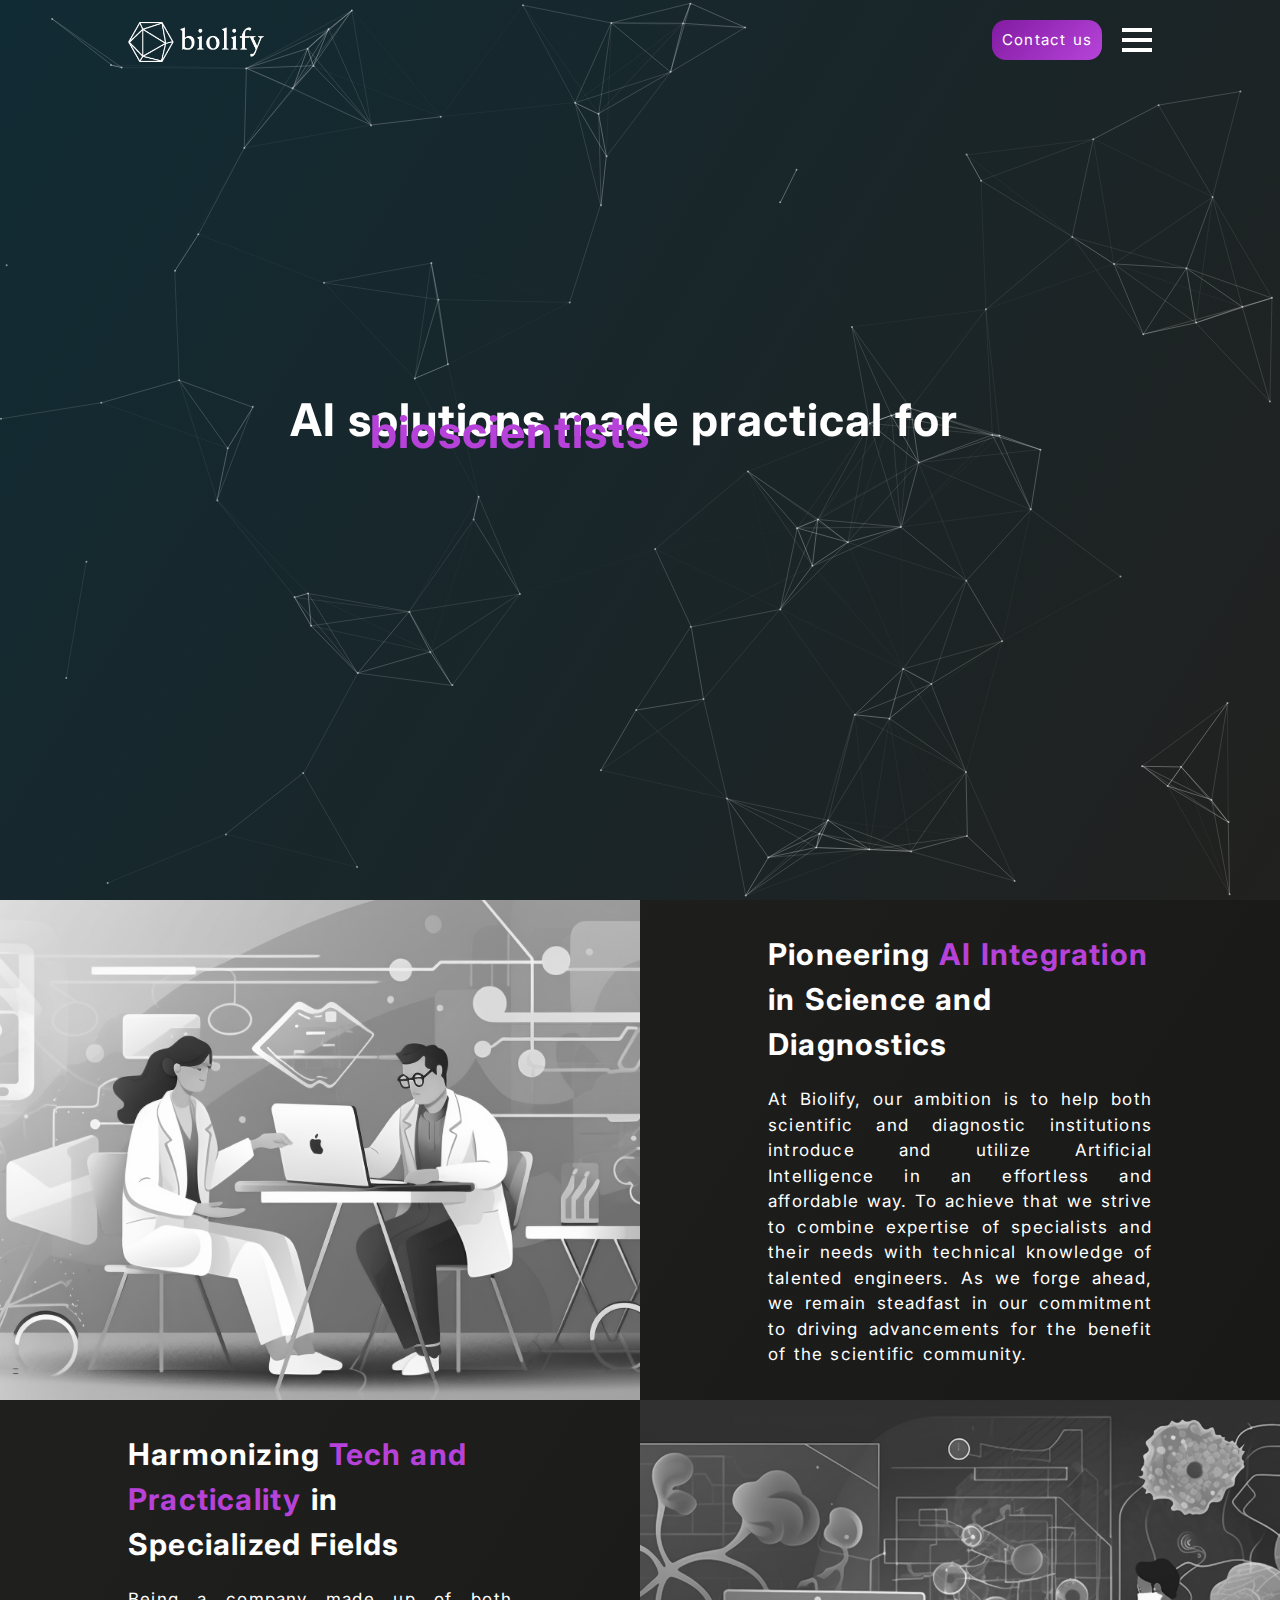
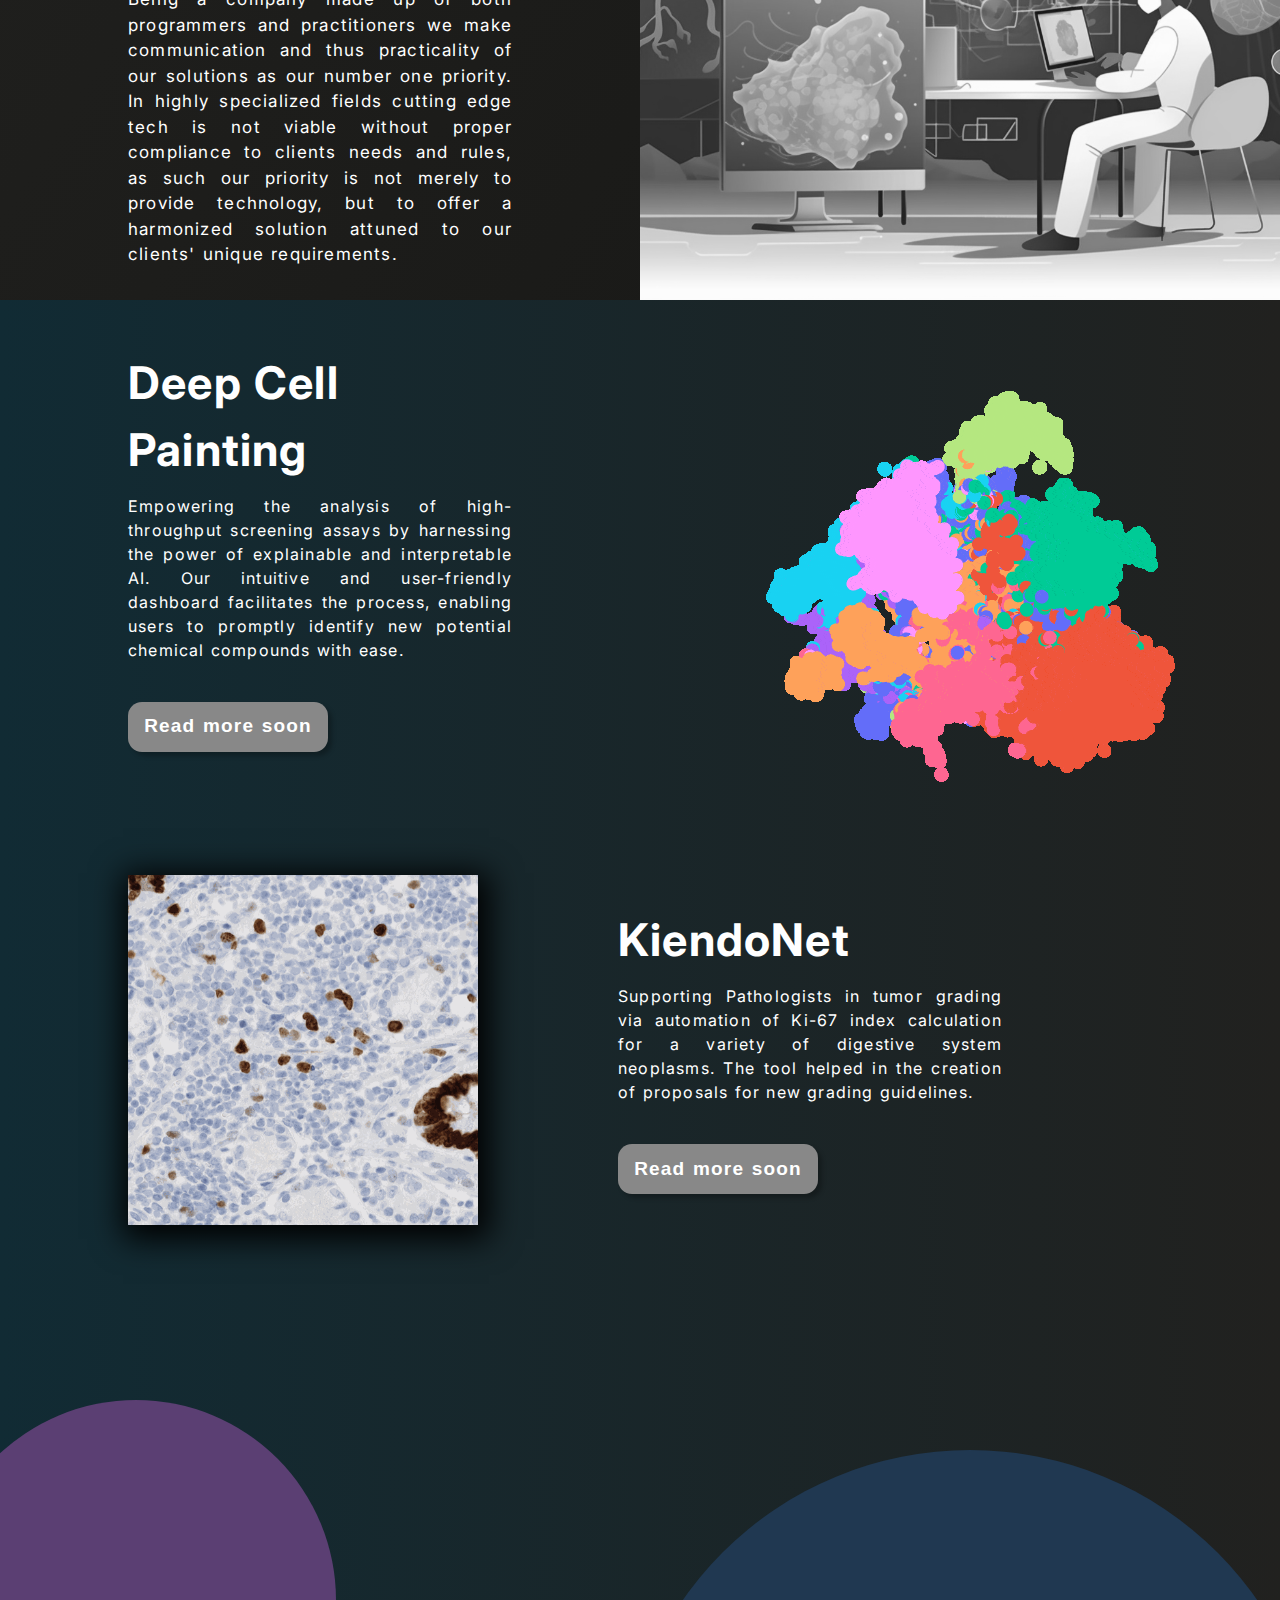
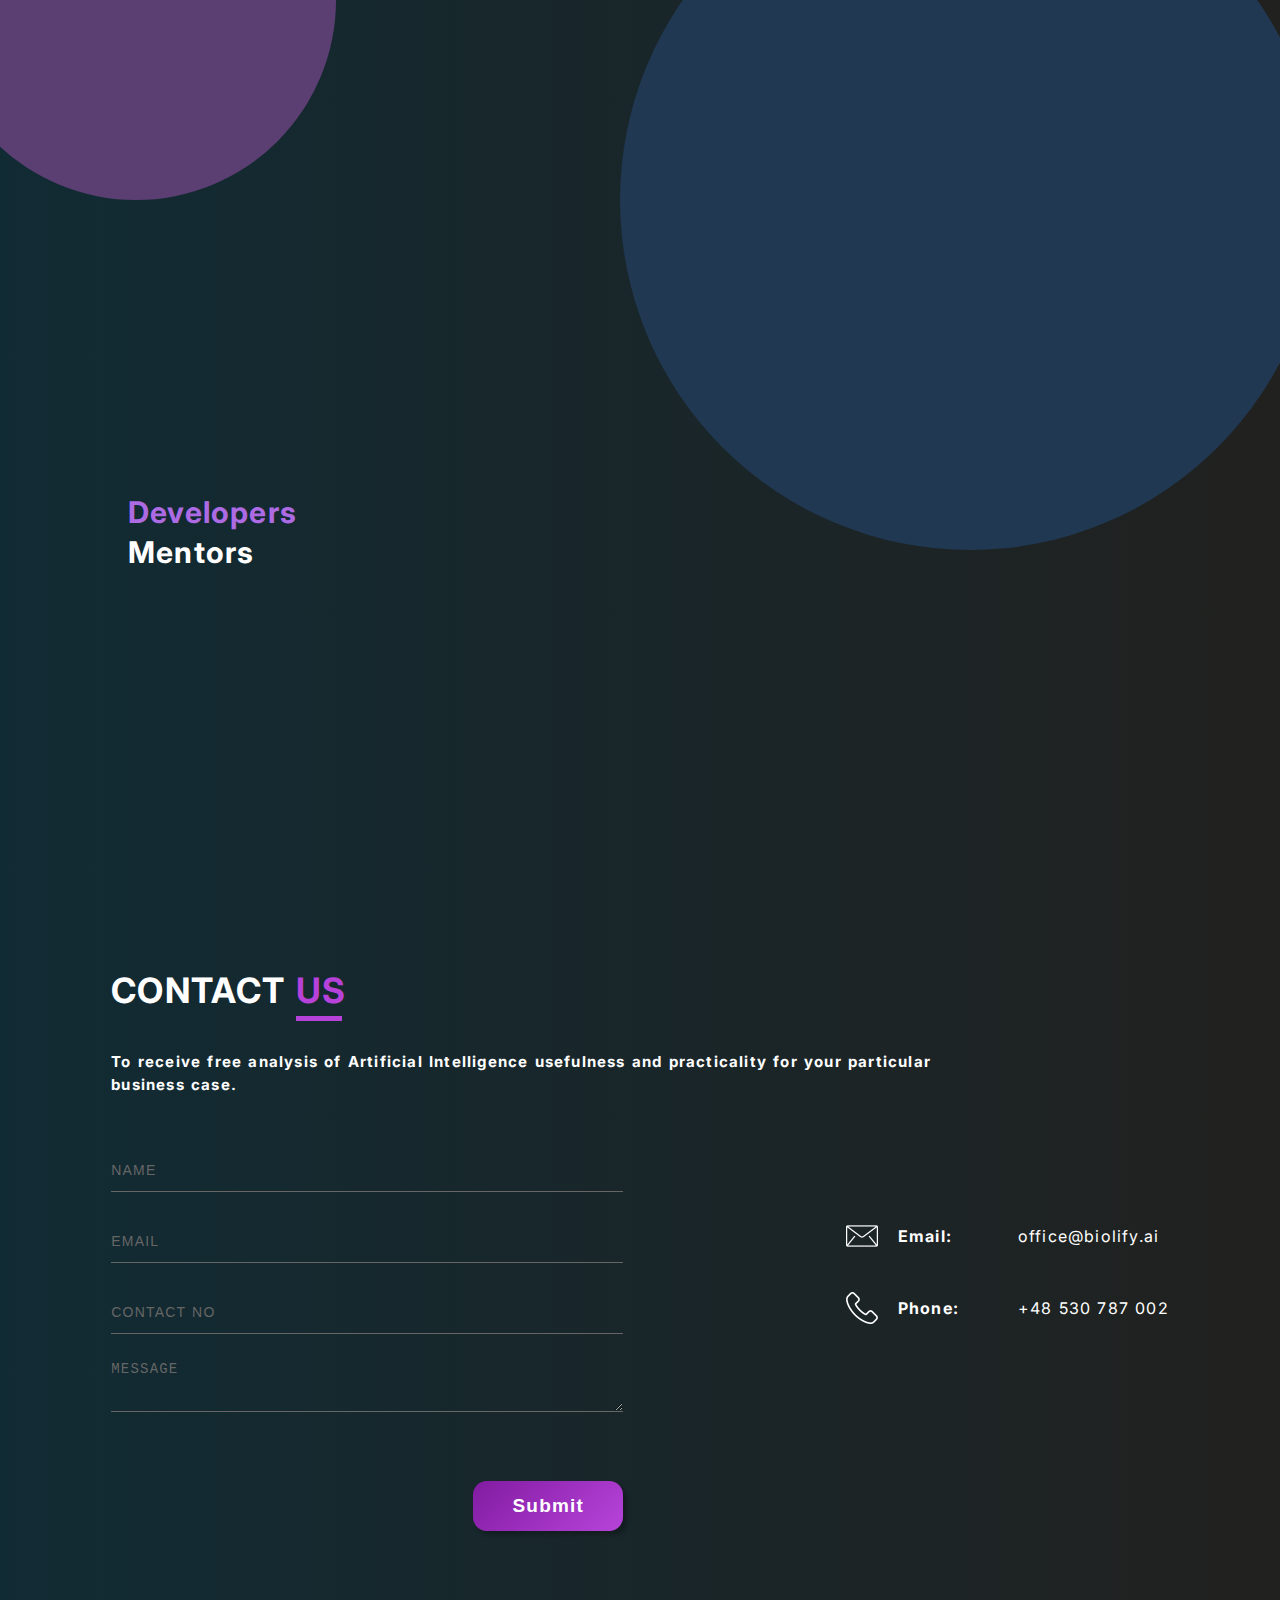
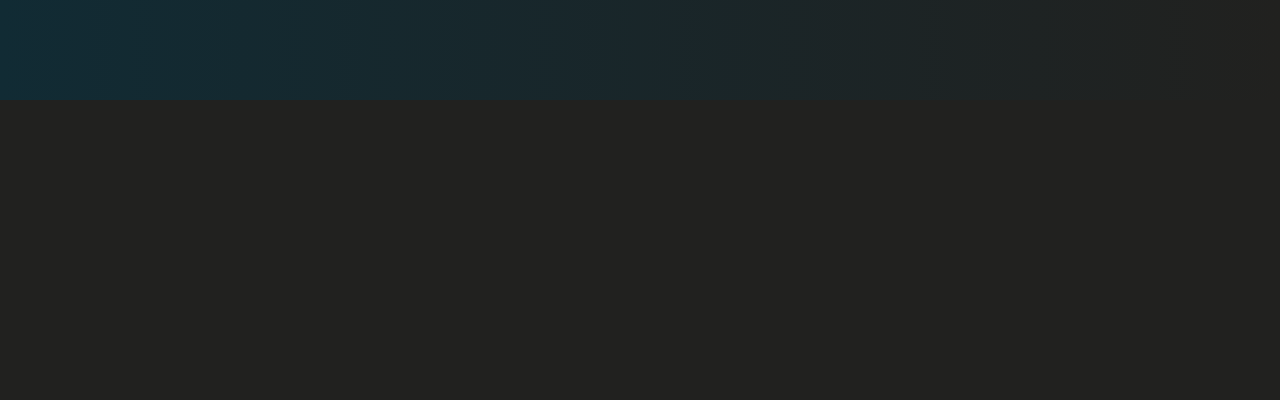
==== commit 86d9d7ff: "added email sender" ====
--- a/index.html
+++ b/index.html
@@ -269,7 +269,7 @@
             </div>
           </div>
         </form> -->
-        <form action="https://formspree.io/f/xyyaagen" method="POST">
+        <form action="https://formspree.io/f/xwkjjeoe" method="POST">
           <div class="app-title">
             <div class="contact-title">
               <span>CONTACT</span>
--- a/css/style.css
+++ b/css/style.css
@@ -1521,6 +1521,6 @@
   }
   main {
     height: calc(100vh + 4450px);
-    margin-bottom: 700px;
-  }
-}
+    margin-bottom: 800px;
+  }
+}
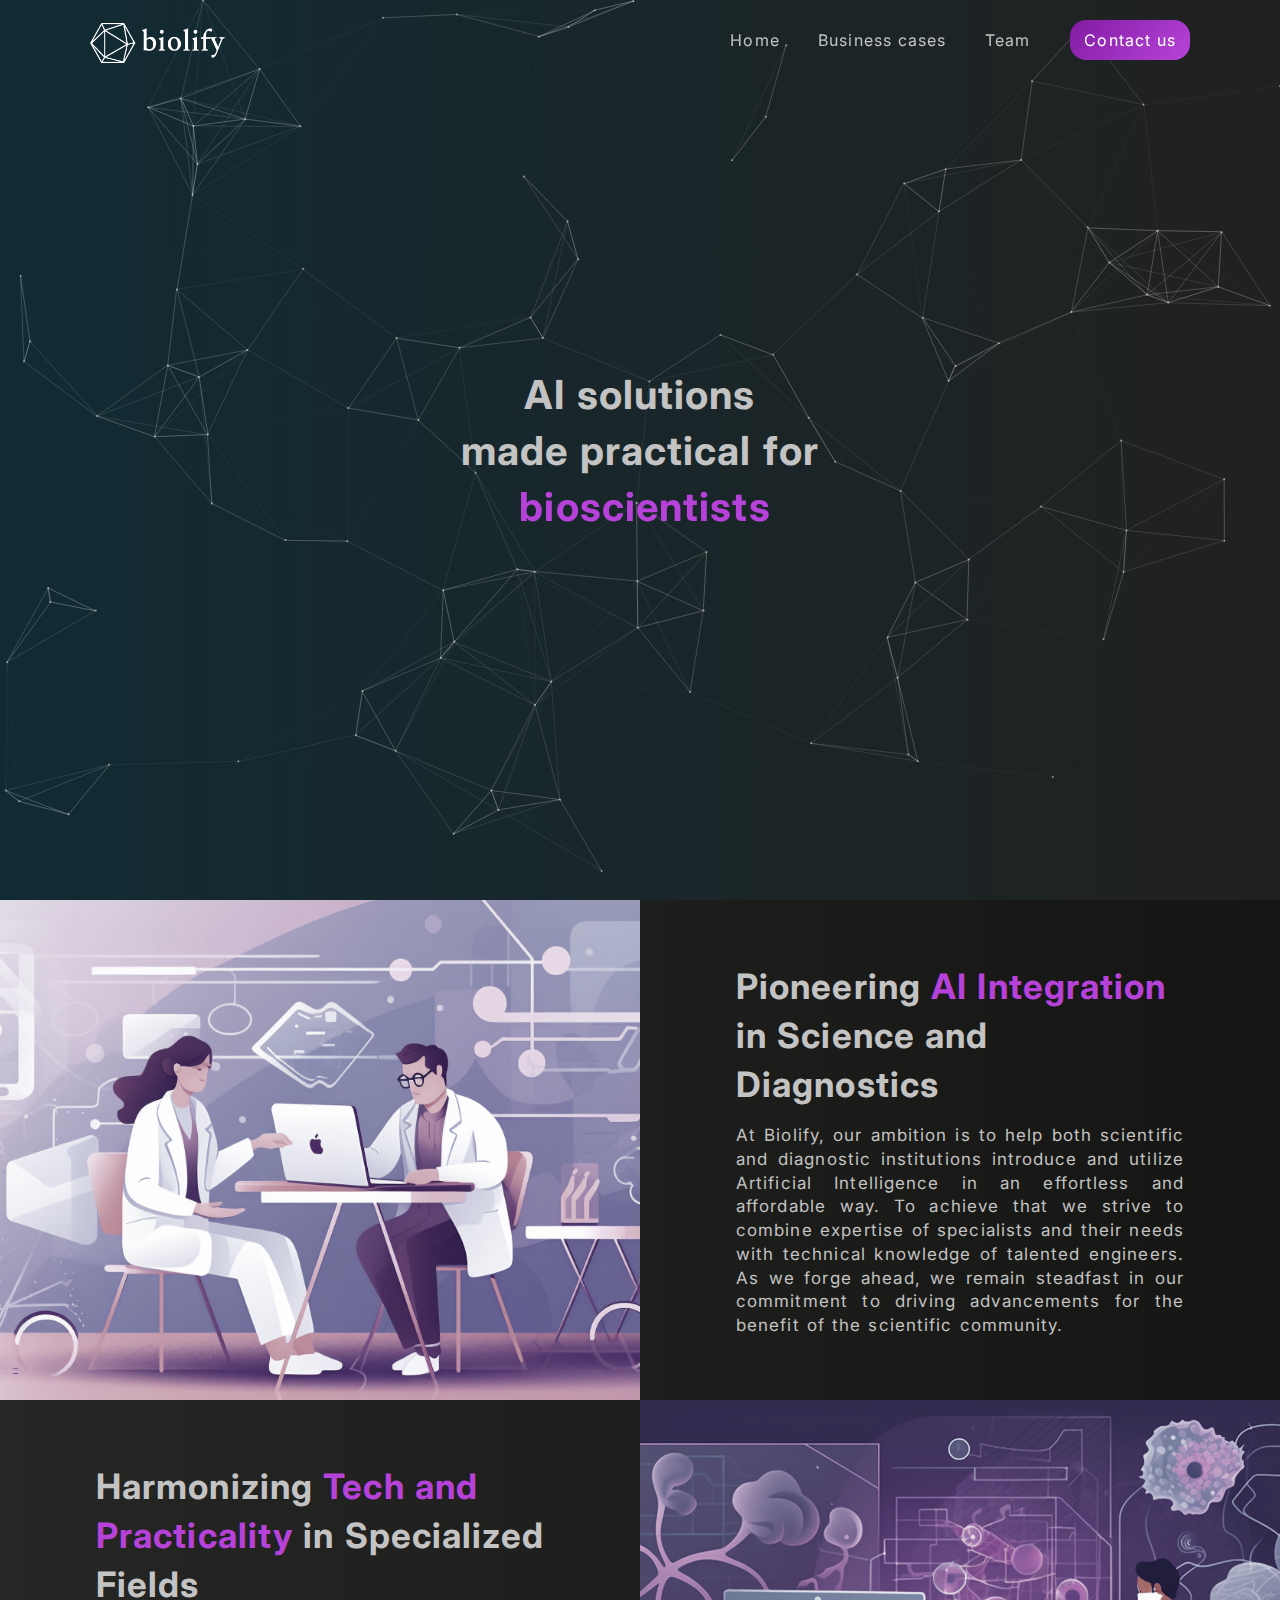
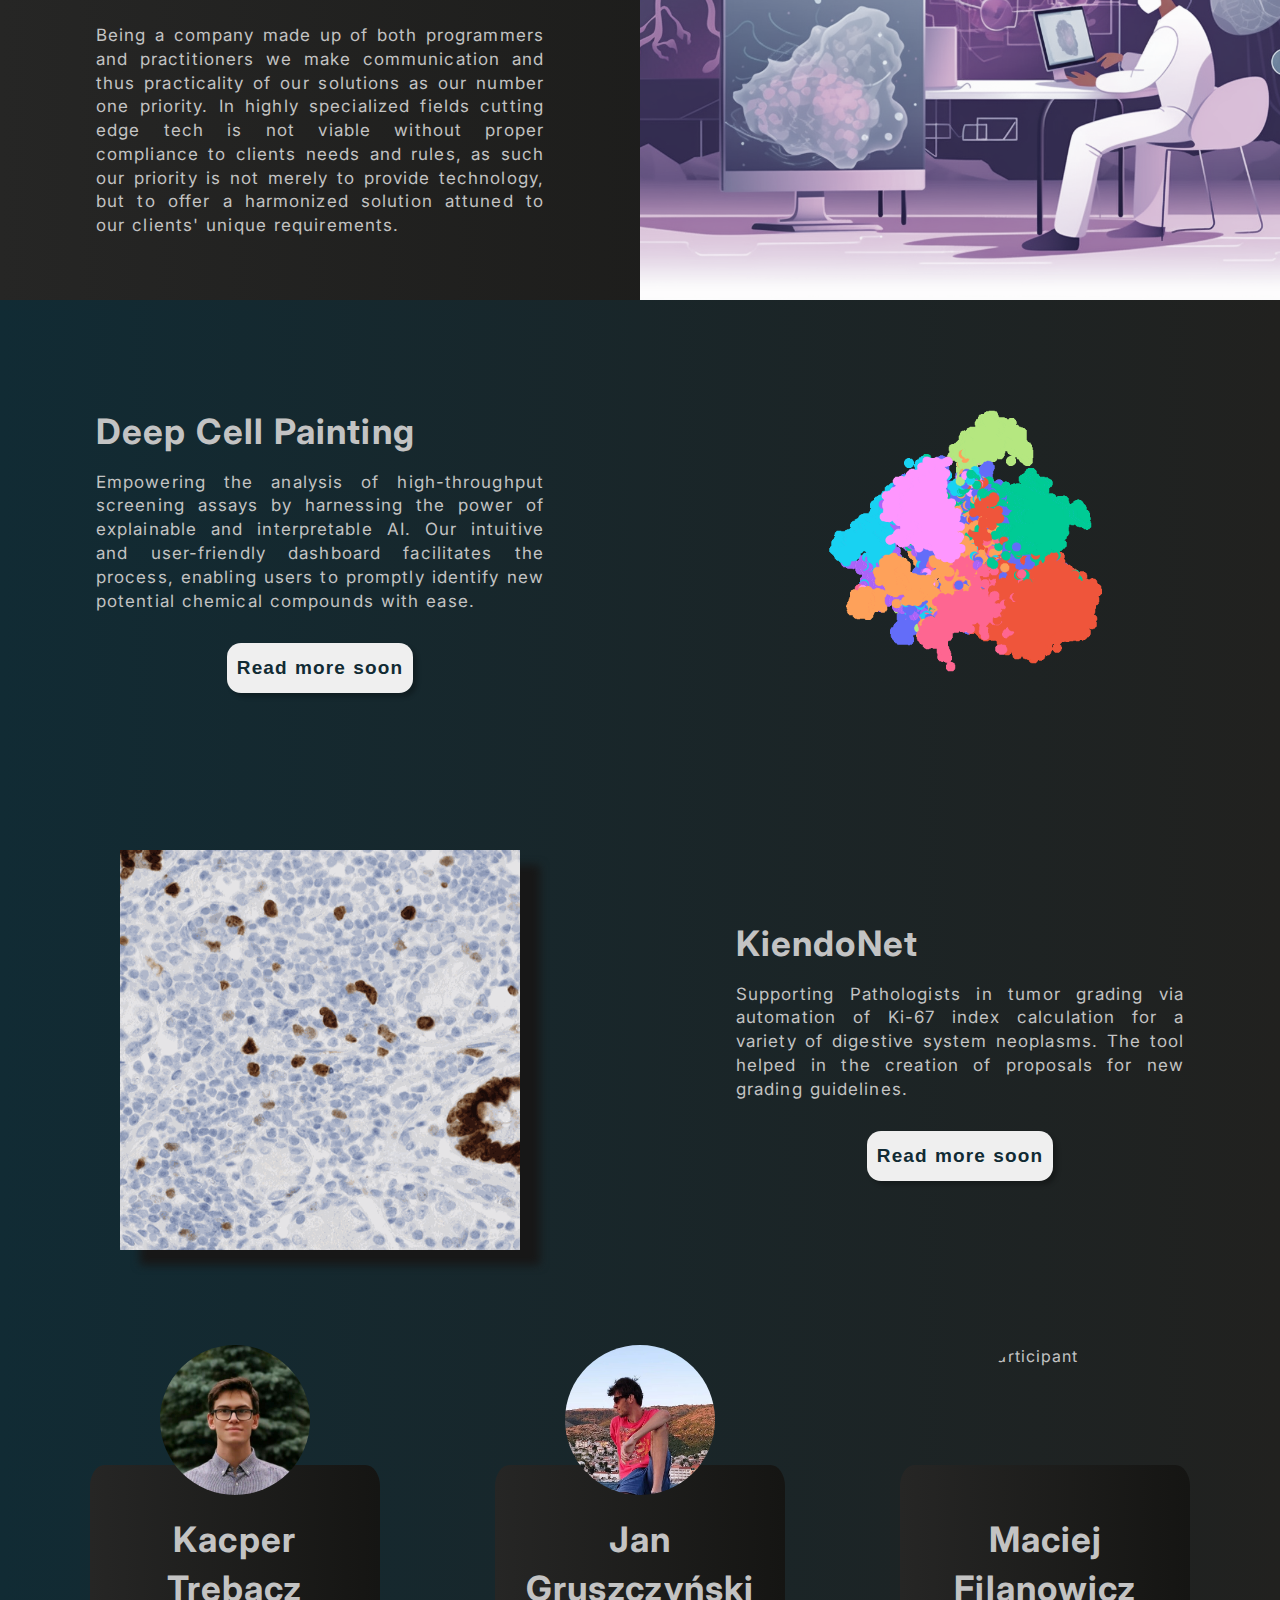
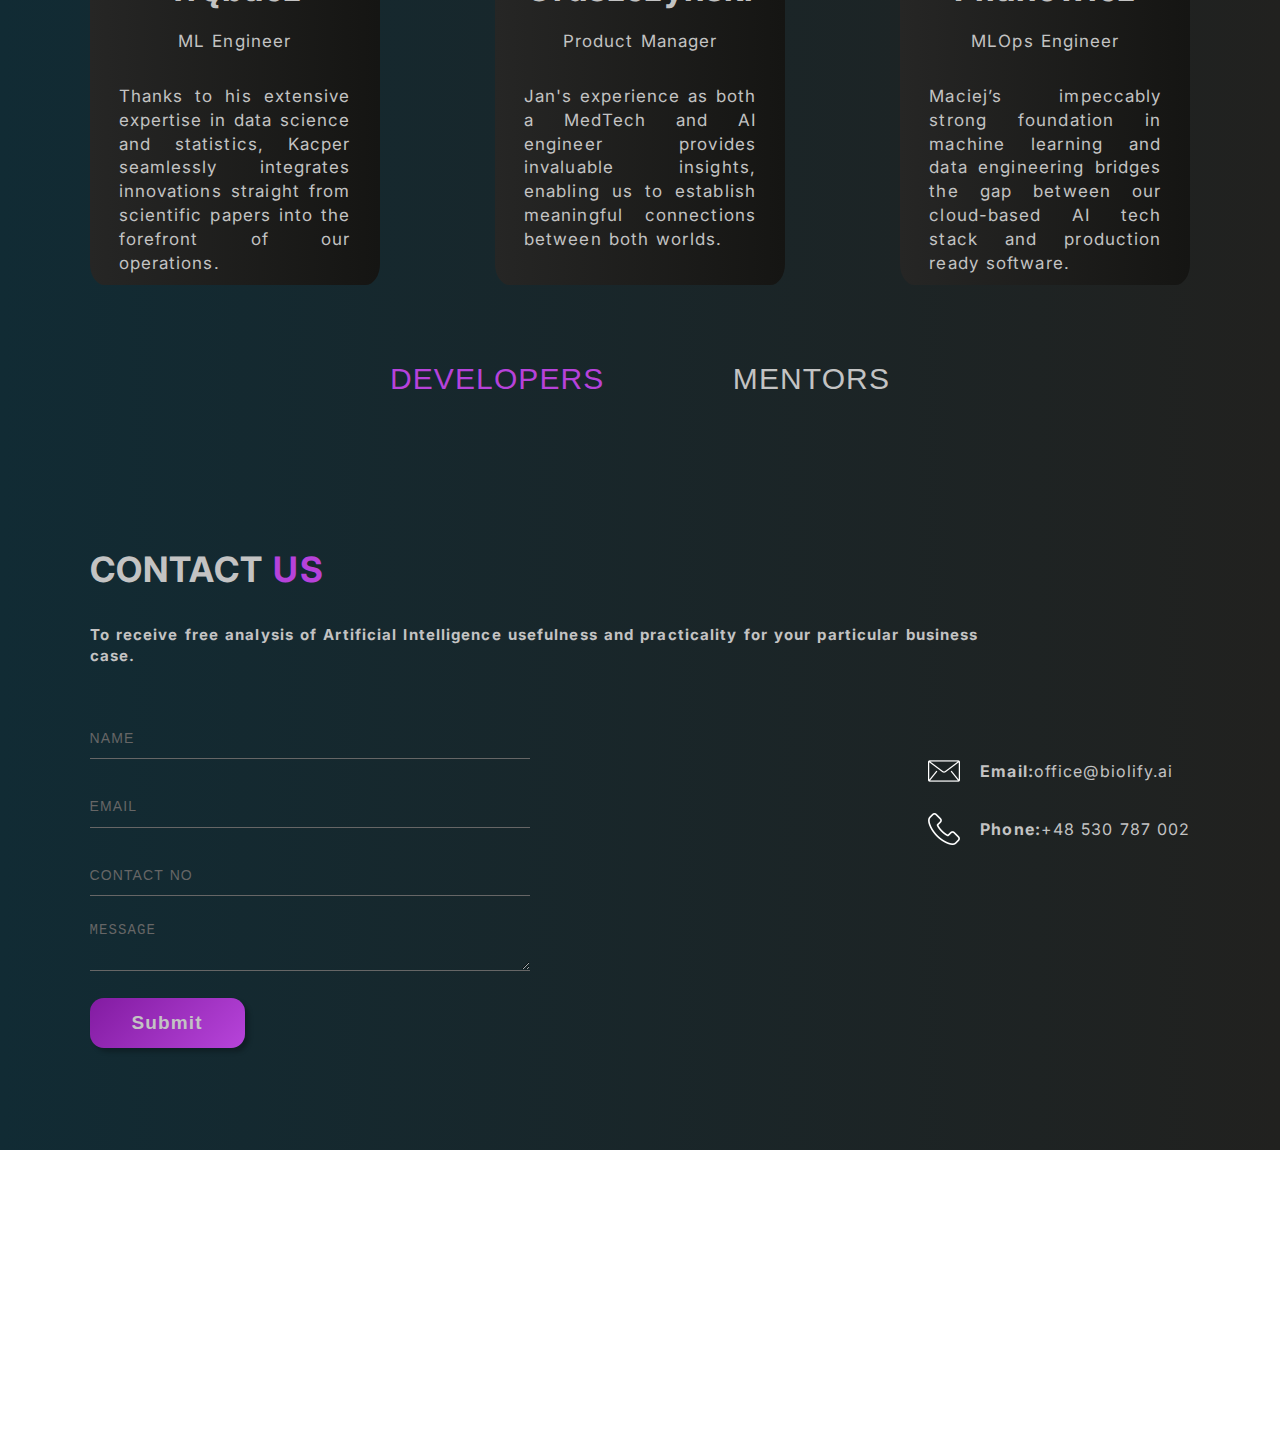
==== commit 67e12068: "ready to host, changed files names and directions" ====
--- a/index.html
+++ b/index.html
@@ -2,7 +2,7 @@
 <html lang="en">
   <head>
     <meta charset="UTF-8" />
-    <title>Biolify - future of medicine</title>
+    <title>Biolify – AI made practical</title>
     <link rel="icon" type="image/x-icon" href="img/biolify_icon.png" />
     <meta name="viewport" content="width=device-width, initial-scale=1.0" />
     <link rel="stylesheet" href="css/style.css" />
@@ -15,69 +15,57 @@
     <script src="https://code.jquery.com/jquery-3.6.0.min.js"></script>
   </head>
   <body>
-    <header>
+    <header class="GreenGradient">
       <nav id="nav">
-        <a href="#contact" class="smooth-scroll"
-          ><img
-            id="logo-img"
-            style="height: 40px"
-            src="img/biolify-logo.png"
-            alt="logo"
-        /></a>
-        <label>
-          <ul>
-            <li id="home-btn">
-              <a href="#hero" class="smooth-scroll">Home</a>
-            </li>
-            <li id="projects-btn">
-              <a href="#projects" class="smooth-scroll">Business cases</a>
-            </li>
-            <li id="team-btn">
-              <a href="#team" class="smooth-scroll">Team</a>
-            </li>
-          </ul>
-          <a href="#contact" id="contact-btn" class="smooth-scroll"
-            >Contact us</a
-          >
-          <input type="checkbox" id="menu-checkbox" />
-          <span class="hamburger"></span>
-        </label>
+        <div class="navContainer">
+          <a href="#contact" class="smooth-scroll"
+            ><img
+              id="logo-img"
+              style="height: 40px"
+              src="img/biolify-logo.png"
+              alt="logo"
+          /></a>
+          <label>
+            <ul>
+              <li id="home-btn">
+                <a href="#hero" class="smooth-scroll">Home</a>
+              </li>
+              <li id="projects-btn">
+                <a href="#projects" class="smooth-scroll">Business cases</a>
+              </li>
+              <li id="team-btn">
+                <a href="#team" class="smooth-scroll">Team</a>
+              </li>
+            </ul>
+            <a
+              href="#contact"
+              id="contact-btn"
+              class="smooth-scroll PinkGradient"
+              >Contact us</a
+            >
+            <input type="checkbox" id="menu-checkbox" />
+            <span class="hamburger"></span>
+          </label>
+        </div>
       </nav>
+      <section id="hero">
+        <div id="particles-js"></div>
+        <h1>
+          AI solutions <br />
+          made practical for
+        </h1>
+        <div class="words">
+          <span>bioscientists</span>
+          <span>physicians</span>
+          <span>bioscientists</span>
+        </div>
+      </section>
     </header>
-
-    <main>
-      <div class="menu" id="menu">
-        <ul>
-          <li id="home-btn">
-            <a href="#hero" class="smooth-scroll">Home</a>
-          </li>
-          <li id="projects-btn">
-            <a href="#projects" class="smooth-scroll">Business cases</a>
-          </li>
-          <li id="team-btn">
-            <a href="#team" class="smooth-scroll">Team</a>
-          </li>
-          <li id="team-btn">
-            <a href="#contact" class="smooth-scroll">Contact us</a>
-          </li>
-        </ul>
-      </div>
-      <section class="hero" id="hero">
-        <div id="particles-js"></div>
-        <div class="wrapper">
-          <h1>AI solutions made practical for</h1>
-          <div class="words">
-            <span>bioscientists</span>
-            <span>physicians</span>
-            <span>bioscientists</span>
-          </div>
-        </div>
-      </section>
-
-      <section class="features" id="features">
+    <main class="GreenGradient">
+      <section class="BlackGradient" id="features">
         <div class="feature" id="first-feature">
-          <img src="/img/1.png" alt="" />
-          <div class="feature-description">
+          <img src="/img/1.png" alt="AI-Integration-img" />
+          <div class="feature-description Container50">
             <h2>
               Pioneering
               <span style="color: var(--purple)">AI Integration</span> in
@@ -95,7 +83,7 @@
           </div>
         </div>
         <div class="feature" id="second-feature">
-          <div class="feature-description">
+          <div class="feature-description Container50">
             <h2>
               Harmonizing
               <span style="color: var(--purple)"> Tech and Practicality </span
@@ -111,12 +99,12 @@
               requirements.
             </p>
           </div>
-          <img src="/img/2.png" alt="hero" />
+          <img src="/img/2.png" alt="Tech-Practicality-img" />
         </div>
       </section>
       <section class="projects" id="projects">
         <div class="project">
-          <div class="project-description">
+          <div class="project-description Container50">
             <h2>Deep Cell Painting</h2>
             <p>
               Empowering the analysis of high-throughput screening assays by
@@ -125,23 +113,22 @@
               enabling users to promptly identify new potential chemical
               compounds with ease.
             </p>
-            <button class="checkout-btn" id="project-btn-first">
-              <b>Read more soon</b>
-            </button>
+            <button class="checkout-btn">Read more soon</button>
           </div>
           <img
             src="/img/animation.gif"
-            id="cellPainting-img"
+            class="Container50"
             alt="cell-Painting-project"
           />
         </div>
-        <div class="project">
+        <div class="project" id="first-project">
           <img
-            id="kiendoNet-img"
+            class="Container50"
             src="img/grading.gif"
             alt="Kiendo-net-project"
+            style="filter: drop-shadow(20px 15px 4px #171717)"
           />
-          <div class="project-description" style="">
+          <div class="project-description Container50" id="second-project">
             <h2>KiendoNet</h2>
             <p>
               Supporting Pathologists in tumor grading via automation of
@@ -150,223 +137,163 @@
               tool helped in the creation of proposals for new grading
               guidelines.
             </p>
-            <button class="checkout-btn" id="project-btn-second">
-              <b>Read more soon</b>
-            </button>
-          </div>
-        </div>
-      </section>
-      <section class="team" id="team">
-        <div id="small-ping-circle"></div>
-        <div id="big-background-circle"></div>
-
+            <button class="checkout-btn">Read more soon</button>
+          </div>
+        </div>
+      </section>
+      <section id="team">
         <div class="developers">
-          <div class="participant fade-in" id="first-dev">
+          <div class="participant fade-in BlackGradient" id="first-dev">
             <img src="/img/kacper.jpeg" alt="participant" />
             <div class="participant-data">
-              <h2>Kacper Trębacz</h2>
-              <p>ML Engineer</p>
-              <ul>
-                <li>
-                  Thanks to his extensive expertise in data science and
-                  statistics, Kacper seamlessly integrates innovations straight
-                  from scientific papers into the forefront of our operations.
-                </li>
-              </ul>
-            </div>
-          </div>
-          <div class="participant fade-in" id="second-dev">
+              <h2>
+                Kacper<br />
+                Trębacz
+              </h2>
+              <p class="participant-position">ML Engineer</p>
+              <p class="participant-description">
+                Thanks to his extensive expertise in data science and
+                statistics, Kacper seamlessly integrates innovations straight
+                from scientific papers into the forefront of our operations.
+              </p>
+            </div>
+          </div>
+          <div class="participant fade-in BlackGradient" id="second-dev">
             <img src="/img/photo_jan_gru2.jpg" alt="participant" />
             <div class="participant-data">
-              <h2>Jan Gruszczyński</h2>
-              <p>Product Manager</p>
-              <ul>
-                <li>
-                  Jan's experience as both a MedTech and AI engineer provides
-                  invaluable insights, enabling us to establish meaningful
-                  connections between both worlds.
-                </li>
-              </ul>
-            </div>
-          </div>
-          <div class="participant fade-in" id="third-dev">
+              <h2>Jan <br />Gruszczyński</h2>
+              <p class="participant-position">Product Manager</p>
+              <p class="participant-description">
+                Jan's experience as both a MedTech and AI engineer provides
+                invaluable insights, enabling us to establish meaningful
+                connections between both worlds.
+              </p>
+            </div>
+          </div>
+          <div class="participant fade-in BlackGradient" id="third-dev">
             <img src="/img/maciej_filanowicz.png " alt="participant" />
             <div class="participant-data">
-              <h2>Maciej Filanowicz</h2>
-              <p>MLOps Engineer</p>
-              <ul>
-                <li>
-                  Maciej’s impeccably strong foundation in machine learning and
-                  data engineering bridges the gap between our cloud-based AI
-                  tech stack and production ready software.
-                </li>
-              </ul>
-            </div>
-          </div>
-        </div>
-        <div class="Mentors">
-          <div class="participant" id="first-mentor">
+              <h2>Maciej <br />Filanowicz</h2>
+              <p class="participant-position">MLOps Engineer</p>
+              <p class="participant-description">
+                Maciej’s impeccably strong foundation in machine learning and
+                data engineering bridges the gap between our cloud-based AI tech
+                stack and production ready software.
+              </p>
+            </div>
+          </div>
+        </div>
+        <div class="mentors">
+          <div class="participant BlackGradient" id="first-mentor">
             <img src="img/Darek.jpg" alt="participant" />
             <div class="participant-data">
               <h2 style="text-align: center">
-                Ph.D., D.Sc. Dariusz Brzeziński
+                Ph.D., D.Sc. <br />
+                Dariusz Brzeziński
               </h2>
-              <p>MedTech Expert</p>
-              <ul>
-                <li>
-                  Dariusz’s vast academic and biotech knowledge steers our team
-                  in the development of cutting-edge, data-driven solutions in
-                  the medical technology space. His expertise proves to be
-                  invaluable.
-                </li>
-              </ul>
-            </div>
-          </div>
-        </div>
-        <div class="participant-type active" id="Devs">Developers</div>
-        <div class="participant-type" id="Mentors">Mentors</div>
+              <p class="participant-position">MedTech Expert</p>
+              <p class="participant-description">
+                Dariusz’s vast academic and biotech knowledge steers our team in
+                the development of cutting-edge, data-driven solutions in the
+                medical technology space. His expertise proves to be invaluable.
+              </p>
+            </div>
+          </div>
+        </div>
+        <div class="buttonsTeamContainer">
+          <button class="participant-type active" id="devsBtn">
+            DEVELOPERS
+          </button>
+          <button class="participant-type" id="mentorsBtn">MENTORS</button>
+        </div>
       </section>
       <section id="contact">
-        <!-- <form
-          action="https://formspree.io/f/xyyaagen"
-          method="POST"
-        >
-          <div class="app-title">
-            <div class="contact-title">
-              <span>CONTACT</span>
-            <div class="US" style="display: inline-block;">
-                <span style="color: var(--purple)">US</span>
-                <div class="line"></div>
-            </div>
-            </div>
-            <p>
-              to receive free analysis of Artificial Intelligence
-              usefulness and practicality for your particular business case.
-            </p>
-            <div class="app-form">
-              <div class="app-form-group">
-                <input class="app-form-control" type = "name" placeholder="NAME"  required/>
+        <div class="contactContainer">
+          <form action="https://formspree.io/f/xwkjjeoe" method="POST">
+            <div class="app-title">
+              <div class="contact-title">
+                <span>CONTACT</span>
+                <div class="US" style="display: inline-block">
+                  <span style="color: var(--purple)">US</span>
+                  <div class="line"></div>
+                </div>
               </div>
-              <div class="app-form-group">
-                <input class="app-form-control" type="email" placeholder="EMAIL" required />
-              </div>
-              <div class="app-form-group">
-                <input class="app-form-control" type="phone" placeholder="CONTACT NO" required />
-              </div>
-              <div class="app-form-group message">
-                <input class="app-form-control" type="message" placeholder="MESSAGE"  required/>
-              </div>
-              <div class="app-form-group buttons">
+              <p>
+                To receive free analysis of Artificial Intelligence usefulness
+                and practicality for your particular business case.
+              </p>
+              <div class="app-form">
+                <div class="app-form-group">
+                  <input
+                    class="app-form-control"
+                    type="text"
+                    name="name"
+                    placeholder="NAME"
+                    required
+                  />
+                </div>
+                <div class="app-form-group">
+                  <input
+                    class="app-form-control"
+                    type="email"
+                    name="email"
+                    placeholder="EMAIL"
+                    required
+                  />
+                </div>
+                <div class="app-form-group">
+                  <input
+                    class="app-form-control"
+                    type="tel"
+                    name="phone"
+                    placeholder="CONTACT NO"
+                    required
+                  />
+                </div>
+                <div class="app-form-group message">
+                  <textarea
+                    class="app-form-control"
+                    name="message"
+                    placeholder="MESSAGE"
+                    required
+                  ></textarea>
+                </div>
                 <input
                   class="checkout-btn"
-                  id="form-button"
-                  type="submit"
-                  value="Submit"
-                >
-                  
-                </button>
-              </div>
-            </div>
-          </div>
-        </form> -->
-        <form action="https://formspree.io/f/xwkjjeoe" method="POST">
-          <div class="app-title">
-            <div class="contact-title">
-              <span>CONTACT</span>
-              <div class="US" style="display: inline-block">
-                <span style="color: var(--purple)">US</span>
-                <div class="line"></div>
-              </div>
-            </div>
-            <p>
-              To receive free analysis of Artificial Intelligence usefulness and
-              practicality for your particular business case.
-            </p>
-            <div class="app-form">
-              <div class="app-form-group">
-                <input
-                  class="app-form-control"
-                  type="text"
-                  name="name"
-                  placeholder="NAME"
-                  required
-                />
-              </div>
-              <div class="app-form-group">
-                <input
-                  class="app-form-control"
-                  type="email"
-                  name="email"
-                  placeholder="EMAIL"
-                  required
-                />
-              </div>
-              <div class="app-form-group">
-                <input
-                  class="app-form-control"
-                  type="tel"
-                  name="phone"
-                  placeholder="CONTACT NO"
-                  required
-                />
-              </div>
-              <div class="app-form-group message">
-                <textarea
-                  class="app-form-control"
-                  name="message"
-                  placeholder="MESSAGE"
-                  required
-                ></textarea>
-              </div>
-              <div class="app-form-group buttons">
-                <input
-                  class="checkout-btn"
-                  id="form-button"
+                  id="form-btn"
                   type="submit"
                   value="Submit"
                 />
               </div>
             </div>
-          </div>
-        </form>
+          </form>
 
-        <div class="contact-data">
-          <ul>
-            <li>
-              <img src="img/mail.png" alt="" /><b>Email:</b>office@biolify.ai
-            </li>
-            <li>
-              <img src="img/telephone.png" alt="" /><b>Phone:</b>+48 530 787 002
-            </li>
-          </ul>
+          <div class="contact-data">
+            <ul>
+              <li>
+                <img src="img/mail.png" alt="" /><b>Email:</b>office@biolify.ai
+              </li>
+              <li>
+                <img src="img/telephone.png" alt="" /><b>Phone:</b>+48 530 787
+                002
+              </li>
+            </ul>
+          </div>
         </div>
       </section>
     </main>
-    <footer>
+    <footer class="BlackGradient">
       <div class="footerContainer">
         <div class="contact-footer">
           <ul>
-            <li>
-              <img
-                src="img/biolify_icon.png"
-                style="height: 25px; transform: translateX(-4px)"
-                alt="logo"
-              />
-              <p
-                style="
-                  display: inline-block;
-                  margin-left: 10px;
-                  transform: translateX(-4px);
-                "
-              >
-                <b>biolify</b>
-              </p>
+            <li id="contact-Brand">
+              <img src="img/biolify_icon.png" style="height: 25px" alt="logo" />
+
+              <b>Biolify</b>
             </li>
             <li>
               <img src="img/mail.png" style="width: 20px" alt="mail icon" />
-              <p style="display: inline-block; margin-left: 10px">
-                office@biolify.ai
-              </p>
+              office@biolify.ai
             </li>
             <li>
               <img
@@ -374,7 +301,7 @@
                 style="width: 20px"
                 alt="location icon"
               />
-              <p style="display: inline-block; margin-left: 10px">Poznań</p>
+              Poznań
             </li>
           </ul>
         </div>
@@ -409,13 +336,12 @@
             </ul>
           </div>
         </div>
-
-        <p id="copyrights">
-          Copyright © 2023 by Biolify All Rights Reserved. <br />
-        </p>
       </div>
+      <p id="copyrights">
+        Copyright © 2023 by Biolify </br> 
+All Rights Reserved
+      </p>
     </footer>
-
     <script src="js/index.js"></script>
     <script src="js/particles.js"></script>
     <script src="js/app.js"></script>
--- a/css/style.css
+++ b/css/style.css
@@ -4,22 +4,30 @@
   --purple: rgb(182, 66, 218);
   --text-color: #c3c3c3;
   --backgroundblack: #21211f;
+  --max-width-Desktop: 1200px;
+  --border-radius: 16px;
+  --h2-margin-bottom: 15px;
+  --height-footer: 300px;
+  --descriptions-width: 70%;
+  --feature-img-grayscale: 65%;
 }
 * {
+  color: var(--text-color);
   padding: 0px;
   margin: 0px;
-  letter-spacing: 1.2px;
+  letter-spacing: 1.1px;
   word-spacing: 1px;
-  line-height: 1.5em;
-}
-/* ===== Scrollbar CSS ===== */
-/* Firefox */
-* {
+  line-height: 1.4em;
   scrollbar-width: auto;
   scrollbar-color: #212121 #454545;
 }
-
-/* Chrome, Edge, and Safari */
+body,
+html {
+  font-family: "Inter", sans-serif;
+  overflow-x: hidden;
+}
+
+/*scroll bar */
 *::-webkit-scrollbar {
   width: 12px;
 }
@@ -33,326 +41,8 @@
   border-radius: 10px;
   border: 3px none #ffffff;
 }
-main {
-  background-color: var(--backgroundblack);
-  height: calc(100vh + 3900px);
-  margin-bottom: 300px;
-}
-h2 {
-  font-size: 45px;
-}
-h3 {
-  font-size: 40px;
-}
-h4 {
-  font-size: 3px;
-}
-body {
-  overflow-x: hidden;
-  font-family: "Inter", sans-serif;
-  overflow-x: hidden;
-  background-color: var(--backgroundblack);
-}
-header {
-  display: flex;
-  justify-content: center;
-  position: fixed;
-  top: 0px;
-  left: 0px;
-  width: 100vw;
-  height: 80px;
-  align-items: center;
-  background-color: transparent;
-
-  background-color: transparent;
-  transition: background-color 0.5s ease-in-out;
-  z-index: 3;
-}
-.header-scrolled {
-  background-color: var(--backgroundblack);
-}
-nav {
-  width: 80vw;
-  display: flex;
-  justify-content: space-between;
-}
-nav h2 {
-  font-size: 30px;
-}
-nav a img {
-  margin-top: 10px;
-}
-#brandName {
-  color: white;
-  z-index: 10;
-  cursor: pointer;
-}
-nav ul {
-  display: flex;
-  justify-content: space-around;
-  align-items: center;
-  list-style: none;
-}
-nav li {
-  margin-right: 20px;
-}
-nav input {
-  display: none;
-}
-a {
-  font-size: 15px; /* ustawia rozmiar czcionki */
-  text-decoration: none; /* usuwa podkreślenie */
-  color: white;
-}
-nav label {
-  display: flex;
-  align-items: center;
-}
-.menu ul {
-  display: none;
-}
-#contact-btn {
-  height: 30px;
-  width: 100px;
-  display: flex;
-  justify-content: space-around;
-  align-items: center;
-  list-style: none;
-  background: hsla(286, 67%, 56%, 1);
-
-  background: linear-gradient(
-    135deg,
-    hsla(286, 67%, 56%, 1) 0%,
-    hsla(286, 71%, 37%, 1) 100%
-  );
-
-  background: -moz-linear-gradient(
-    135deg,
-    hsla(286, 67%, 56%, 1) 0%,
-    hsla(286, 71%, 37%, 1) 100%
-  );
-
-  background: -webkit-linear-gradient(
-    135deg,
-    hsla(286, 67%, 56%, 1) 0%,
-    hsla(286, 71%, 37%, 1) 100%
-  );
-
-  filter: progid: DXImageTransform.Microsoft.gradient( startColorstr="#B642DA", endColorstr="#811BA0", GradientType=1 );
-  border-radius: 14px;
-  padding: 5px 10px;
-  color: white;
-  margin-right: 0px;
-}
-.hero {
-  color: white;
-  position: absolute;
-  display: flex;
-  align-items: center;
-  justify-content: space-around;
-  width: 100%;
-  height: 100vh;
-  background: rgb(17, 43, 52);
-  background: -moz-linear-gradient(
-    122deg,
-    rgba(17, 43, 52, 1) 0%,
-    rgba(33, 33, 31, 1) 100%,
-    rgba(14, 34, 41, 1) 100%
-  );
-  background: -webkit-linear-gradient(
-    122deg,
-    rgba(17, 43, 52, 1) 0%,
-    rgba(33, 33, 31, 1) 100%,
-    rgba(14, 34, 41, 1) 100%
-  );
-  background: linear-gradient(
-    122deg,
-    rgba(17, 43, 52, 1) 0%,
-    rgba(33, 33, 31, 1) 100%,
-    rgba(14, 34, 41, 1) 100%
-  );
-  filter: progid:DXImageTransform.Microsoft.gradient(startColorstr="#112b34",endColorstr="#0e2229",GradientType=1);
-  /* background-image: linear-gradient(
-    145deg,
-    hsl(196deg 33% 18%) 0%,
-    hsl(196deg 38% 21%) 29%,
-    hsl(191deg 60% 38%) 90%,
-    hsl(189deg 75% 60%) 99%,
-    hsl(187deg 100% 82%) 100%,
-    hsl(300deg 100% 99%) 100%
-  ); */
-}
-#particles-js {
-  position: absolute;
-  top: 0px;
-  left: 0px;
-  width: 100%;
-  height: 100vh;
-}
-.wrapper h1 {
-  font-size: 45px;
-  position: relative;
-  top: 0px;
-  left: 0px;
-  line-height: 1em;
-  height: 10;
-  letter-spacing: 1px;
-}
-.wrapper {
-  cursor: default;
-  box-sizing: content-box;
-  padding: 50px 30px;
-  display: flex;
-  border-radius: 8px;
-  user-select: none;
-}
-.words {
-  position: relative;
-  height: 60px;
-  overflow: hidden;
-  user-select: none;
-}
-.words span {
-  display: block;
-  font-weight: bold;
-  font-size: 45px;
-  height: 80px;
-  padding-left: 10px;
-  color: var(--purple);
-  animation: spin_words 15s infinite ease-in-out;
-}
-
-@keyframes spin_words {
-  0%,
-  100% {
-    transform: translateY(-6%);
-  }
-  25%,
-  75% {
-    transform: translateY(-109%);
-  }
-  50% {
-    transform: translateY(-209%);
-  }
-}
-
-.features {
-  position: absolute;
-  top: 100vh;
-  width: 100%;
-  background: -moz-linear-gradient(
-    122deg,
-    rgba(33, 33, 31, 1) 0%,
-    rgba(23, 23, 21, 1) 100%
-  );
-  background: -webkit-linear-gradient(
-    122deg,
-    rgba(33, 33, 31, 1) 0%,
-    rgba(23, 23, 21, 1) 100%
-  );
-  background: linear-gradient(
-    122deg,
-    rgba(33, 33, 31, 1) 0%,
-    rgba(23, 23, 21, 1) 100%
-  );
-  filter: progid:DXImageTransform.Microsoft.gradient(startColorstr="#21211f",endColorstr="#171715",GradientType=1);
-  height: 1000px;
-}
-.feature {
-  width: 100%;
-  cursor: pointer;
-  height: 500px;
-  display: flex;
-}
-.feature:hover {
-  transition: background-color 200ms ease-in;
-  background-color: #3e3e3b;
-  cursor: default;
-}
-.feature:hover img {
-  transition: filter 200ms ease-in;
-  filter: grayscale(0);
-}
-.feature img {
-  width: 50%;
-  height: 500px;
-  object-fit: cover;
-  filter: grayscale(100%);
-}
-.feature-description {
-  position: relative;
-  display: flex;
-  flex-direction: column;
-  justify-content: center;
-  align-items: center;
-  color: white;
-  width: 50%;
-}
-.checkout-btn {
-  font-size: 19px;
-  border-radius: 16px;
-  border: 0px;
-  cursor: pointer;
-  font-weight: bold;
-  box-shadow: 4px 4px 4px 0px rgbA(0, 0, 0, 0.25);
-  /* background: hsla(286, 67%, 56%, 1);
-
-  background: linear-gradient(
-    135deg,
-    hsla(286, 67%, 56%, 1) 0%,
-    hsla(286, 71%, 37%, 1) 100%
-  );
-
-  background: -moz-linear-gradient(
-    135deg,
-    hsla(286, 67%, 56%, 1) 0%,
-    hsla(286, 71%, 37%, 1) 100%
-  );
-
-  background: -webkit-linear-gradient(
-    135deg,
-    hsla(286, 67%, 56%, 1) 0%,
-    hsla(286, 71%, 37%, 1) 100%
-  );
-
-  filter: progid: DXImageTransform.Microsoft.gradient( startColorstr="#B642DA", endColorstr="#811BA0", GradientType=1 ); */
-  border-radius: 14px;
-  padding: 5px 10px;
-  color: white;
-  width: 150px;
-  margin-left: 20%;
-  margin-top: 40px;
-  color: white;
-  height: 50px;
-  font-weight: bold;
-  z-index: 1;
-}
-.feature-description h2,
-.feature-description p {
-  width: 60%;
-}
-.feature-description h2 {
-  font-size: 30px;
-  margin-bottom: 20px;
-}
-.feature-description p {
-  text-align: justify;
-  font-size: 17px;
-}
-.features .fade-from-left {
-  opacity: 1;
-}
-.plot {
-  width: 100%;
-  background-color: var(--backgroundblack);
-  margin-top: 5%;
-  height: 90%;
-}
-.projects {
-  width: 100%;
-  height: 1000px;
-  position: absolute;
-  top: calc(100vh + 1000px);
+
+.GreenGradient {
   background: rgb(17, 43, 52);
   background: -moz-linear-gradient(
     90deg,
@@ -374,349 +64,399 @@
   );
   filter: progid:DXImageTransform.Microsoft.gradient(startColorstr="#112b34",endColorstr="#0e2229",GradientType=1);
 }
-#cellPainting-img {
-  width: auto;
-  height: auto;
-  margin: auto;
-}
-#kiendoNet-img {
-  width: 350px;
-  height: 350px;
-  margin-top: 75px;
-  margin-left: 10%;
-  margin-right: calc(40% - 500px);
-  box-shadow: 3px 6px 30px 8px black;
-}
-#project-btn-first,
-#project-btn-second {
-  width: 200px;
-  background-color: #888;
-  cursor: default;
-}
-.animation-container {
-  width: 50vw;
-  background: var(--backgroundblack);
-  display: flex;
-  align-items: center;
-  justify-content: center;
-}
-.project {
-  position: relative;
-  display: flex;
-  flex-direction: row;
-  width: 100%;
-  height: 500px;
-  color: white;
-  overflow: hidden;
-}
-.project-description {
-  width: 50%;
-  display: flex;
-  flex-direction: column;
-  align-items: start;
-  justify-content: center;
-}
-.project-description h2 {
-  margin-bottom: 10px;
-  margin-left: 20%;
-  width: 60%;
-}
-.project-description p {
-  text-align: justify;
-  width: 60%;
-  margin-left: 20%;
-}
-.project img {
-  width: 50vw;
-  height: 100%;
-}
-#second-mentor {
-  display: none;
-}
-.team {
-  overflow: hidden;
-  position: relative;
-  top: calc(100vh + 2000px);
-  width: 100%;
-  height: 1000px;
-  display: flex;
-  align-items: center;
-  justify-content: center;
-  flex-direction: column;
-  /* background: rgb(33, 33, 31);
-  background: -moz-linear-gradient(
-    122deg,
-    rgba(33, 33, 31, 1) 0%,
-    rgba(33, 33, 31, 1) 100%,
-    rgba(23, 23, 21, 1) 100%
-  );
-  background: -webkit-linear-gradient(
-    122deg,
-    rgba(33, 33, 31, 1) 0%,
-    rgba(33, 33, 31, 1) 100%,
-    rgba(23, 23, 21, 1) 100%
-  );
-  background: linear-gradient(
-    122deg,
-    rgba(33, 33, 31, 1) 0%,
-    rgba(33, 33, 31, 1) 100%,
-    rgba(23, 23, 21, 1) 100%
-  );
-  filter: progid:DXImageTransform.Microsoft.gradient(startColorstr="#21211f",endColorstr="#171715",GradientType=1); */
-  background: rgb(17, 43, 52);
+.BlackGradient {
   background: -moz-linear-gradient(
     90deg,
-    rgba(17, 43, 52, 1) 0%,
-    rgba(33, 33, 31, 1) 100%,
-    rgba(14, 34, 41, 1) 100%
+    rgba(38, 38, 37, 1) 0%,
+    rgba(21, 21, 19, 1) 100%
   );
   background: -webkit-linear-gradient(
     90deg,
-    rgba(17, 43, 52, 1) 0%,
-    rgba(33, 33, 31, 1) 100%,
-    rgba(14, 34, 41, 1) 100%
+    rgba(38, 38, 37, 1) 0%,
+    rgba(21, 21, 19, 1) 100%
   );
   background: linear-gradient(
     90deg,
-    rgba(17, 43, 52, 1) 0%,
-    rgba(33, 33, 31, 1) 100%,
-    rgba(14, 34, 41, 1) 100%
-  );
-  filter: progid:DXImageTransform.Microsoft.gradient(startColorstr="#112b34",endColorstr="#0e2229",GradientType=1);
-}
-#small-ping-circle {
+    rgb(38, 38, 37, 1) 0%,
+    rgba(21, 21, 19, 1) 100%
+  );
+  filter: progid:DXImageTransform.Microsoft.gradient(startColorstr="#262625",endColorstr="#151513",GradientType=1);
+}
+.PinkGradient {
+  background: hsla(286, 67%, 56%, 1);
+
+  background: linear-gradient(
+    135deg,
+    hsla(286, 67%, 56%, 1) 0%,
+    hsla(286, 71%, 37%, 1) 100%
+  );
+
+  background: -moz-linear-gradient(
+    135deg,
+    hsla(286, 67%, 56%, 1) 0%,
+    hsla(286, 71%, 37%, 1) 100%
+  );
+
+  background: -webkit-linear-gradient(
+    135deg,
+    hsla(286, 67%, 56%, 1) 0%,
+    hsla(286, 71%, 37%, 1) 100%
+  );
+
+  filter: progid: DXImageTransform.Microsoft.gradient( startColorstr="#B642DA", endColorstr="#811BA0", GradientType=1 );
+}
+.Container100 {
+  width: 100%;
+}
+.Container50 {
+  width: 50%;
+}
+h1 {
+  font-size: 40px;
+}
+h2 {
+  font-size: 35px;
+}
+p {
+  font-size: 17px;
+}
+
+/* header */
+
+header {
+  height: 100vh;
+  width: 100%;
+}
+
+/* nav */
+
+nav {
+  width: 100%;
+  height: 80px;
+  display: flex;
+  justify-content: center;
+  position: fixed;
+  top: 0;
+  z-index: 4;
+}
+
+.navContainer {
+  display: flex;
+  align-items: center;
+  width: 86%;
+  justify-content: space-between;
+}
+.navContainer img {
+  transform: translateY(6px);
+}
+label {
+  display: flex;
+}
+label ul {
+  width: 300px;
+  display: flex;
+  justify-content: space-between;
+  list-style: none;
+  display: flex;
+  margin-right: 40px;
+}
+label li {
+  display: flex;
+  align-items: center;
+}
+#menu-checkbox {
+  display: none;
+}
+.menu {
+  height: 100vh;
   width: 400px;
-  height: 400px;
-  border-radius: 50%;
-  background-color: #5b3f73;
+  display: flex;
+  justify-content: center;
+  align-items: center;
+  position: fixed;
+  top: 0px;
+  right: 0px;
+  background-color: var(--backgroundblack);
+  z-index: 3;
+}
+.menu ul {
+  display: block;
+  list-style: none;
+  width: 250px;
+}
+.menu a {
+  font-size: 30px;
+  text-decoration: none;
+}
+.menu a:hover {
+  color: var(--purple);
+}
+.navContainer a {
+  text-decoration: none;
+}
+
+#contact-btn {
+  height: 30px;
+  width: 100px;
+  display: flex;
+  justify-content: center;
+  align-items: center;
+  border-radius: var(--border-radius);
+  padding: 5px 10px;
+  color: white;
+  transition: all 0.3s ease-in-out;
+}
+
+/* hero  */
+#hero {
+  height: 100%;
+  width: 100%;
+  display: flex;
+  justify-content: center;
+  align-items: center;
+  flex-direction: column;
+  text-align: center;
+}
+
+#particles-js {
   position: absolute;
-  top: 10%;
-  left: -5%;
-}
-.participant-type {
-  cursor: pointer;
-  color: white;
+  width: 100%;
+  height: 100%;
+}
+
+.words {
+  position: relative;
+  height: 55px;
+  overflow: hidden;
+  user-select: none;
+}
+.words span {
+  display: block;
   font-weight: bold;
-  font-size: 30px;
-  position: absolute;
-  bottom: 100px;
-}
-.active {
-  color: #ac6be3;
-}
-.participant {
-  color: white;
+  font-size: 40px;
+  height: 80px;
+  padding-left: 10px;
+  color: var(--purple);
+  animation: spin_words 15s infinite ease-in-out;
+}
+
+@keyframes spin_words {
+  0%,
+  100% {
+    transform: translateY(0%);
+  }
+  25%,
+  75% {
+    transform: translateY(-100%);
+  }
+  50% {
+    transform: translateY(-200%);
+  }
+}
+/* main */
+
+main {
+  width: 100%;
+  margin-bottom: var(--height-footer);
+}
+
+/* featues */
+
+#features {
+  width: 100%;
+  height: 1000px;
+}
+.feature {
+  height: 50%;
+  width: 100%;
+  display: flex;
+  transition: all 0.2s ease-in-out;
+  position: relative;
+}
+.feature-description {
+  display: flex;
+  flex-direction: column;
+  align-items: center;
   justify-content: center;
-  align-items: center;
-  flex-direction: column;
-  display: flex;
-  transition: all 0.5s ease-in-out;
-  box-shadow: 2px 4px 4px 0px rgb(0, 0, 0);
-  width: 380px;
-  height: 280px;
-  z-index: 1;
-}
-.changeVis {
-  transform: translateX(-5000px);
-}
-.participant:hover {
-  cursor: pointer;
-}
-.participant-data {
-  position: relative;
-  bottom: 35%;
-  line-height: 2em;
+}
+.feature-description h2,
+.feature-description p {
+  width: var(--descriptions-width);
+}
+.feature-description h2 {
+  margin-bottom: var(--h2-margin-bottom);
+}
+.feature-description p {
+  text-align: justify;
+}
+.feature img {
+  width: 50%;
+  height: 100%;
+  object-fit: cover;
+  filter: grayscale(var(--feature-img-grayscale));
+  transition: all 0.2s ease-in-out;
+}
+.feature:hover img {
+  filter: grayscale(0%);
+}
+
+/* projects */
+
+.project {
+  display: flex;
+  align-items: center;
+  height: 500px;
+}
+.project-description {
   display: flex;
   flex-direction: column;
   justify-content: center;
   align-items: center;
 }
-.participant ul {
-  list-style: none;
-  display: none;
-  width: 70%;
-}
-.participantDetailsShown {
-  height: 400px;
-}
-.participantDetailsShown ul {
-  display: flex;
-}
-.participantDetailsShown .participant-data {
-  bottom: 25%;
-}
-.participant-data h2,
-.participant-data h3,
-.participant-data ul {
-  margin-top: 10px;
-  line-height: 1.5em;
-}
-.participant-data h2 {
+.project-description h2,
+.project-description p {
+  width: var(--descriptions-width);
+}
+.project-description h2 {
+  margin-bottom: var(--h2-margin-bottom);
+}
+.project-description p {
+  margin-bottom: 30px;
+  text-align: justify;
+}
+.checkout-btn {
+  color: var(--gunmetal);
+  font-size: 19px;
+  border-radius: var(--border-radius);
+  border: 0px;
+  cursor: pointer;
+  font-weight: bold;
+  box-shadow: 4px 4px 4px 0px rgba(0, 0, 0, 0.25);
+  border-radius: 14px;
+  padding: 5px 10px;
+  height: 50px;
+  font-weight: bold;
+  z-index: 1;
+  min-width: 155px;
+}
+.project img {
+  max-height: 400px;
+  object-fit: contain;
+}
+
+/* team */
+
+#team {
+  display: flex;
+  flex-direction: column;
+  justify-content: center;
+  align-items: center;
+  height: 750px;
+  position: relative;
+}
+#team button {
+  border: none;
+  background-color: transparent;
+  cursor: pointer;
+}
+#devsBtn,
+#mentorsBtn {
   font-size: 30px;
-}
-.participant-data h3 {
-  font-size: 25px;
-}
-.participant-data p {
-  font-size: 20px;
-  margin-top: 10px;
+  text-align: start;
+}
+.buttonsTeamContainer {
+  display: flex;
+  position: absolute;
+  bottom: 50px;
+  width: 500px;
+  justify-content: space-between;
+}
+.active {
+  color: var(--purple);
+}
+.developers {
+  display: flex;
+  justify-content: space-between;
+  width: 86%;
+}
+.mentors {
+  position: absolute;
+}
+.participant {
+  position: relative;
+  border-radius: 5%;
+  width: 20%;
+  min-width: 290px;
+  height: 420px;
+  transition: all 1.2s ease-in-out;
+}
+.participant img {
+  height: 150px;
+  width: 150px;
+  border-radius: 50%;
+  position: absolute;
+  top: -120px;
+  left: calc(50% - 75px);
+}
+.participant h2 {
+  text-align: center;
+  margin-bottom: 10px;
+  position: absolute;
+  width: 100%;
+  height: 100px;
+  text-align: center;
+  top: 50px;
+}
+.participant-position {
+  text-align: center;
+  position: absolute;
+  bottom: 55%;
+  width: 100%;
+  text-align: center;
+}
+.participant-description {
+  text-align: justify;
+  position: absolute;
+  width: 80%;
+  height: 180px;
+  bottom: 20px;
+  left: 10%;
+}
+#first-mentor {
+  position: relative;
+  opacity: 0;
+  width: 450px;
+  left: calc(1100px + 50% - 225px);
 }
 #first-dev,
-#first-mentor,
-#third-dev {
-  border-radius: 50px;
-  background: hsla(0, 2%, 26%, 1);
-
-  background: linear-gradient(
-    135deg,
-    hsla(0, 2%, 26%, 1) 0%,
-    hsla(0, 2%, 19%, 1) 100%
-  );
-
-  background: -moz-linear-gradient(
-    135deg,
-    hsla(0, 2%, 26%, 1) 0%,
-    hsla(0, 2%, 19%, 1) 100%
-  );
-
-  background: -webkit-linear-gradient(
-    135deg,
-    hsla(0, 2%, 26%, 1) 0%,
-    hsla(0, 2%, 19%, 1) 100%
-  );
-
-  filter: progid: DXImageTransform.Microsoft.gradient( startColorstr="#444141", endColorstr="#312F2F", GradientType=1 );
-}
-#first-mentor {
-  width: 530px;
-}
-#second-dev,
-#second-mentor {
-  border-radius: 50px;
-  background: hsla(0, 3%, 24%, 1);
-
-  background: linear-gradient(
-    135deg,
-    hsla(0, 3%, 24%, 1) 0%,
-    hsla(0, 3%, 17%, 1) 100%
-  );
-
-  background: -moz-linear-gradient(
-    135deg,
-    hsla(0, 3%, 24%, 1) 0%,
-    hsla(0, 3%, 17%, 1) 100%
-  );
-
-  background: -webkit-linear-gradient(
-    135deg,
-    hsla(0, 3%, 24%, 1) 0%,
-    hsla(0, 3%, 17%, 1) 100%
-  );
-
-  filter: progid: DXImageTransform.Microsoft.gradient( startColorstr="#3E3A3A", endColorstr="#2E2B2B", GradientType=1 );
-}
-
-.participant img {
-  transform: translateY(-60%) translateX(calc(50% - 100px));
-  height: 200px;
-  width: 200px;
-  border-radius: 50%;
-  box-shadow: 6px 6px 6px 0px rgba(0, 0, 0, 0.25);
-  transition: all 1s ease-out;
-}
-.developers {
-  height: 900px;
-  width: 80vw;
-  display: flex;
-  align-items: center;
+#second-dev {
+  margin-right: 20px;
+}
+#third-dev,
+#second-dev {
+  margin-left: 20px;
+}
+.changeVis {
+  transform: translateX(-1100px);
+}
+
+/* form and contact */
+#contact {
+  display: flex;
+  justify-content: center;
+  height: 700px;
+}
+
+.contactContainer {
+  display: flex;
   justify-content: space-between;
-}
-.Mentors {
-  position: absolute;
-  left: 5100px;
-  height: 1000px;
-  display: flex;
-  align-items: center;
-  justify-content: space-around;
-}
-#Devs {
-  height: 30px;
-  left: 10vw;
-  bottom: 180px;
-}
-#Mentors {
-  left: 10vw;
-  height: 30px;
-  bottom: 140px;
-}
-#big-background-circle {
-  width: 700px;
-  height: 700px;
-  border-radius: 50%;
-  background-color: var(--indigo);
-  position: absolute; /* 
-  top: -250px; */
-  right: -40px;
-}
-input:-webkit-autofill {
-  -webkit-box-shadow: 0 0 0px 1000px white inset;
-}
-#contact {
-  position: absolute;
-  display: flex;
-  justify-content: space-around;
-  align-items: center;
-  top: calc(100vh + 2900px);
-  width: 100%;
-  height: 1000px;
-  color: white;
-  /* background: -moz-linear-gradient(
-    90deg,
-    rgba(33, 33, 31, 1) 0%,
-    rgba(23, 23, 21, 1) 100%
-  );
-  background: -webkit-linear-gradient(
-    90deg,
-    rgba(33, 33, 31, 1) 0%,
-    rgba(23, 23, 21, 1) 100%
-  );
-  background: linear-gradient(
-    90deg,
-    rgba(33, 33, 31, 1) 0%,
-    rgba(23, 23, 21, 1) 100%
-  );
-  filter: progid:DXImageTransform.Microsoft.gradient(startColorstr="#21211f",endColorstr="#171715",GradientType=1); */
-  background: rgb(17, 43, 52);
-  background: -moz-linear-gradient(
-    90deg,
-    rgba(17, 43, 52, 1) 0%,
-    rgba(33, 33, 31, 1) 100%,
-    rgba(14, 34, 41, 1) 100%
-  );
-  background: -webkit-linear-gradient(
-    90deg,
-    rgba(17, 43, 52, 1) 0%,
-    rgba(33, 33, 31, 1) 100%,
-    rgba(14, 34, 41, 1) 100%
-  );
-  background: linear-gradient(
-    90deg,
-    rgba(17, 43, 52, 1) 0%,
-    rgba(33, 33, 31, 1) 100%,
-    rgba(14, 34, 41, 1) 100%
-  );
-  filter: progid:DXImageTransform.Microsoft.gradient(startColorstr="#112b34",endColorstr="#0e2229",GradientType=1);
+  align-items: center;
+  width: 86%;
+  height: 100%;
 }
 form {
-  margin-top: 50px;
+  position: relative;
   width: 40%;
-}
-.line {
-  position: relative;
-  /*left: 190px;*/
-  width: 46px;
-  height: 5px;
-  background-color: var(--purple);
 }
 .app-title p {
   margin-top: 30px;
@@ -764,9 +504,12 @@
 }
 
 .app-form-control:focus {
-  border-bottom-color: #ddd;
-}
-#form-button {
+  border-bottom-color: var(--purple);
+}
+#form-btn {
+  position: absolute;
+  width: 100px;
+  color: var(--text-color);
   background: hsla(286, 67%, 56%, 1);
 
   background: linear-gradient(
@@ -786,184 +529,118 @@
     hsla(286, 67%, 56%, 1) 0%,
     hsla(286, 71%, 37%, 1) 100%
   );
-
   filter: progid: DXImageTransform.Microsoft.gradient( startColorstr="#B642DA", endColorstr="#811BA0", GradientType=1 );
-}
-.app-form-button:hover {
-  font-size: 19px;
-  color: var(--purple);
-}
-.contact-data img {
+  transition: all 0.5s ease-in-out;
+}
+#form-btn:hover {
+  transform: scale(1.1);
+}
+.contact-data ul {
+  height: 90px;
+  display: flex;
+  flex-direction: column;
+  justify-content: space-between;
+}
+.contact-data li {
+  display: flex;
+  align-items: center;
+  list-style: none;
+}
+.contact-data li img {
   height: 32px;
   margin-right: 20px;
 }
-.contact-data {
-  margin-top: 100px;
+/* footer */
+
+footer {
   height: 300px;
-  border-radius: 10%;
-}
-.contact-data ul {
-  display: flex;
-  margin-top: 120px;
-  flex-direction: column;
-  list-style: none;
-  height: 350px;
-}
-.contact-data li {
-  display: flex;
-  align-items: center;
-  margin-bottom: 40px;
-}
-.contact-data b {
-  width: 120px;
-}
-footer {
-  display: flex;
+  width: 100%;
   position: fixed;
+  display: flex;
+  justify-content: center;
   z-index: -5;
   bottom: 0px;
-  justify-content: center;
-  height: 300px;
-  width: 100vw;
-  color: var(--text-color);
-  background: -moz-linear-gradient(
-    90deg,
-    rgba(33, 33, 31, 1) 0%,
-    rgba(23, 23, 21, 1) 100%
-  );
-  background: -webkit-linear-gradient(
-    90deg,
-    rgba(33, 33, 31, 1) 0%,
-    rgba(23, 23, 21, 1) 100%
-  );
-  background: linear-gradient(
-    90deg,
-    rgba(33, 33, 31, 1) 0%,
-    rgba(23, 23, 21, 1) 100%
-  );
-  filter: progid:DXImageTransform.Microsoft.gradient(startColorstr="#21211f",endColorstr="#171715",GradientType=1);
-}
-.contact-footer {
-  color: white;
-}
-.contact-footer li {
-  display: flex;
-  align-items: center;
-  margin-bottom: 10px;
 }
 .footerContainer {
-  position: absolute;
-  bottom: 100px;
-  height: 50%;
   display: flex;
   justify-content: space-between;
-  width: 1200px;
+  width: 86%;
+  position: relative;
+  top: 70px;
+}
+.footerContainer li {
+  display: flex;
+}
+
+.footerContainer li img {
+  margin-right: 10px;
+}
+#contact-Brand {
+  margin-bottom: 15px;
 }
 .segments {
   display: flex;
-}
-.segments ul {
-  margin-top: 10px;
-}
-.segments li:hover {
-  color: var(--purple);
-  cursor: pointer;
-}
-.categories {
-  margin-left: 20px;
-  width: 100px;
-}
-.social {
-  margin-left: 20px;
-  width: 100px;
-}
-.documents {
-  margin-left: 10px;
-  width: 130px;
-}
-
-footer li {
-  list-style-type: none;
-}
-.fade-in-left,
-.fade-in-right {
-  opacity: 0;
-}
-.fade-in-left.appear {
-  opacity: 1;
-  animation: fadeFromLeft 0.8s ease-in-out;
-}
-.fade-in-right.appear {
-  opacity: 1;
-  animation: fadeFromRight 0.8s ease-in-out;
-}
-.fade-in {
-  opacity: 0;
-  transition: opacity 2s ease-in-out;
-}
-.fade-in.appear {
-  opacity: 1;
-}
-
+  justify-content: space-between;
+  width: 400px;
+}
+.segments li a {
+  text-decoration: none;
+}
 #copyrights {
   position: absolute;
-  bottom: -40px;
-  left: 0;
-}
-
-@keyframes fadeFromLeft {
-  from {
-    opacity: 0;
-    transform: translateX(-100%);
-  }
-  to {
-    opacity: 1;
-    transform: translateX(0);
-  }
-}
-
-@keyframes fadeFromRight {
-  from {
-    opacity: 0;
-    transform: translateX(100%);
-  }
-  to {
-    opacity: 1;
-    transform: translateX(0);
-  }
-}
-@media only screen and (max-width: 1450px) {
-  .participant {
-    width: 300px;
-  }
-}
-@media only screen and (max-width: 1300px) {
-  nav {
-    width: 80vw;
-  }
+  bottom: 50px;
+  left: 7%;
+  width: 90%;
+}
+
+@media only screen and (max-width: 1100px) {
+  /*header */
+  /*main*/
+  #features {
+    height: 1300px;
+  }
+  .feature img {
+    object-position: 60% 45%;
+  }
+  .developers {
+    width: 150%;
+    justify-content: center;
+  }
+  /*footer*/
+}
+@media only screen and (max-width: 850px) {
+  * {
+    line-height: 1.2em;
+  }
+  h2 {
+    font-size: 30px;
+  }
+  h3 {
+    font-size: 25px;
+  }
+  p {
+    font-size: 15px;
+  }
+  /*header */
   label ul {
-    display: flex;
-    flex-direction: column;
-  }
-  label .hamburger {
+    display: none;
+  }
+  #contact-btn {
+    margin-right: 15px;
+  }
+  .hamburger {
     position: relative;
-    top: 0px;
-    right: 0px;
+    background-color: white;
+    top: 17px;
     width: 30px;
+    -webkit-transition: 0.3s ease-in-out;
+    transition: 0.3s ease-in-out;
     height: 4px;
-    background: #ffffff;
-    display: block;
-    -webkit-transform-origin: center;
-    transform-origin: center;
-    -webkit-transition: 0.5s ease-in-out;
-    transition: 0.5s ease-in-out;
-    z-index: 3;
-  }
-
-  label .hamburger:after,
-  label .hamburger:before {
-    -webkit-transition: 0.5s ease-in-out;
-    transition: 0.5s ease-in-out;
+  }
+  .hamburger:after,
+  .hamburger:before {
+    -webkit-transition: 0.3s ease-in-out;
+    transition: 0.3s ease-in-out;
     content: "";
     position: absolute;
     display: block;
@@ -971,7 +648,6 @@
     height: 100%;
     background: #ffffff;
   }
-
   label .hamburger:before {
     top: -10px;
   }
@@ -979,7 +655,6 @@
   label .hamburger:after {
     bottom: -10px;
   }
-
   label input:checked + .hamburger {
     -webkit-transform: rotate(45deg);
     transform: rotate(45deg);
@@ -999,528 +674,156 @@
     transform: rotate(90deg);
     top: 0;
   }
+  /*main*/
+  /* feature */
+  .feature img {
+    object-position: 70% 45%;
+    filter: grayscale(20%);
+  }
+  /* team */
+  .buttonsTeamContainer {
+    width: 70%;
+  }
+  #first-mentor p {
+    font-size: 17px;
+  }
+  /* contact */
+  .contactContainer {
+    flex-direction: column;
+    justify-content: space-around;
+  }
+  form {
+    width: 100%;
+  }
+  .app-title p {
+    width: 100%;
+    text-align: justify;
+  }
+  .contact-data {
+    margin-bottom: 50px;
+  }
+  /*footer*/
+  .footerContainer {
+    flex-direction: column;
+    height: 175px;
+    top: 30px;
+  }
+}
+@media only screen and (max-width: 580px) {
+  /* header */
   .menu {
-    width: 0px;
-    height: 100vh;
-    position: fixed;
-    top: 0px;
-    right: 0px;
-    background-color: var(--backgroundblack);
-    transition: 0.5s ease-in-out;
-    z-index: 2;
-  }
-
-  .menu-opened ul {
-    display: block;
-    list-style: none;
-    width: 250px;
-  }
-  .menu-opened a {
-    font-size: 30px;
-  }
-  .menu-opened {
-    width: 400px;
-    display: flex;
+    width: 100vw;
+  }
+  /* main */
+  main {
+    margin-bottom: 400px;
+  }
+
+  /*feature */
+  .feature {
     justify-content: center;
     align-items: center;
   }
-  .menu-opened a:hover {
-    color: var(--purple);
-  }
-  label ul {
-    display: none;
-  }
-  a {
-    font-size: 15px; /* ustawia rozmiar czcionki */
-    text-decoration: none; /* usuwa podkreślenie */
+  .feature img {
+    object-position: 65% 50%;
+    width: 100%;
+    filter: grayscale(50%);
+  }
+  .feature-description {
+    position: absolute;
+    background-color: rgba(42, 42, 42, 0.9);
+    box-shadow: 4px 4px 30px 5px #222020;
+    padding: 50px 0px;
+    width: 100%;
+    height: auto;
+    z-index: 1;
+  }
+  .feature-description p,
+  .feature-description h2 {
     color: white;
   }
-  #contact {
-    top: calc(100vh + 3000px);
-  }
-  #contact-btn {
-    position: relative;
-    font-size: 15px;
-    width: auto;
-    right: 20px;
-    top: 0px;
-    transition: opacity 500ms ease-in-out;
-  }
-
-  #first-dev {
-    top: 120px;
-    right: 20px;
-  }
-
-  .wrapper {
-    display: flex;
-    flex-wrap: wrap;
-    width: 700px;
-  }
-  .wrapper h1 {
-    line-height: 1.6;
-    width: 670px;
-  }
-  .words {
-    position: relative;
-    bottom: 58px;
-    left: 70px;
-    height: 60px;
-  }
-  .participant {
-    width: 300px;
-  }
-  .footerContainer {
+  /*projects */
+  .project {
+    flex-direction: column;
+    height: auto;
+  }
+  .project img {
+    margin: 20px 0px;
+  }
+  .project-description {
     width: 90%;
   }
-  main {
-    height: calc(100vh + 4000px);
-  }
-}
-@media only screen and (max-width: 1150px) {
-  .wrapper {
-    display: flex;
-    flex-wrap: wrap;
-    width: 550px;
-  }
-  #cellPainting-img {
-    margin-left: calc(50vw - 250px);
-    transform: scale(1.3);
-  }
-
-  #kiendoNet-img {
-    margin-left: calc(50vw - 250px);
-    transform: scale(4);
-  }
-  main {
-    height: calc(100vh + 4250px);
-  }
-  .wrapper h1 {
-    line-height: 1.6;
-  }
-  .words {
-    position: relative;
-    bottom: 58px;
-    left: 270px;
-    height: 60px;
-  }
-  .features img,
-  .project img {
-    width: 100%;
-    opacity: 0.17;
-    position: absolute;
-    filter: grayscale(0);
-  }
-  .feature-description,
-  .project-description {
-    position: relative;
-    width: 66vw;
+  .project-description h2 {
+    text-align: center;
+    margin-top: 50px;
+  }
+  .checkout-btn {
+    width: 50%;
+  }
+  /*team*/
+  #team {
+    padding-top: 50px;
+  }
+  .buttonsTeamContainer {
+    flex-direction: column;
     align-items: center;
-    left: 17vw;
-  }
-  .feature-description p,
-  .project-description p,
-  .feature-description H2,
-  .project-description H2 {
-    margin-left: 0px;
-    width: 90%;
-  }
-
-  .team {
-    height: 1200px;
-    overflow: hidden;
-  }
-  .participant {
-    flex-direction: row;
-    height: 250px;
-    width: 450px;
-  }
-  .participantDetailsShown {
-    margin: 10px 0px;
-    height: 350px;
-  }
-  .participantDetailsShown ul {
-    display: flex;
+  }
+  #first-mentor {
     width: 80%;
-  }
-  .participantDetailsShown h2,
-  .participantDetailsShown p {
-    display: none;
-  }
-  .participantDetailsShown .participant-data {
-    bottom: 0px;
-  }
-  .developers,
-  .Mentors {
-    flex-direction: column;
-  }
-  .participant img {
-    width: 180px;
-    height: 180px;
-    transform: translateX(-50%);
-  }
-  .participant-data {
-    width: 80%;
-    bottom: 0px;
-    right: 50px;
-  }
-  .participant-data h2 {
-    font-size: 30px;
-  }
-  .participant-data h3 {
-    font-size: 25px;
-  }
-  .participant-data p {
-    font-size: 20px;
-  }
-
-  #contact {
-    top: calc(100vh + 3200px);
-  }
-  #Devs {
-    top: 50px;
-    left: calc(50% + 40px);
-  }
-  #Mentors {
-    top: 50px;
-    left: calc(50% - 200px);
-  }
-
-  #contact {
-    height: 1050px;
-    flex-direction: column;
-  }
-  form {
-    width: 70%;
-  }
-  .contact-data {
-    font-size: 20px;
-    margin-top: 0px;
-  }
-  .footerContainer {
-    width: 75%;
-  }
-  #big-background-circle {
-    width: 300px;
-    height: 300px;
-    right: -60px;
-  }
-  #small-ping-circle {
-    width: 200px;
-    height: 200px;
-  }
-  #project-btn-first,
-  #project-btn-second {
-    width: 200px;
-    position: relative;
-    margin: 30px 0px 0px 0px;
-    left: calc(30vw - 75px);
-  }
-  .featureShowDetails .feature-description p {
-    display: flex;
-  }
-  .featureShowDetails .feature-description h2 {
-    display: none;
-  }
-}
-@media only screen and (max-width: 700px) {
-  .participant img {
-    width: 150px;
-    height: 150px;
-  }
-  #first-mentor {
-    width: 440px;
-  }
-  .Mentors {
-    width: 400px;
-    left: 5100px;
-  }
-  .feature-description,
-  .project-description {
-    margin-top: 20px;
-  }
-  .feature-description p,
-  .project-description p {
-    text-align: start;
-  }
-  .footerContainer {
-    flex-direction: column;
-  }
-  .footerDiv {
-    top: calc(100vh + 4299px);
-  }
+    left: 1100px;
+  }
+  /* footer */
   footer {
-    height: 570px;
-  }
-  .segments {
-    width: 90%;
-    margin-bottom: 50px;
-  }
-  .categories {
-    margin-left: 0px;
-    margin-right: 10px;
-  }
-  .contact-footer {
-    margin-bottom: 30px;
-  }
-  .documents {
-    margin-left: 30px;
-  }
-
-  main {
-    margin-bottom: 500px;
-  }
-}
-@media only screen and (max-width: 600px) {
-  #first-mentor {
-    width: 380px;
-  }
-  .wrapper {
-    width: 350px;
-  }
-  .words span,
-  .wrapper h1 {
-    font-size: 40px;
-  }
-  #Devs,
-  #Mentors {
-    z-index: 5;
-  }
-  .words {
-    left: 65px;
-  }
-  nav {
-    width: 90vw;
-  }
-  .contact-data {
-    font-size: 15px;
-  }
-  .menu-opened {
-    width: 100%;
-  }
-  .feature-description p {
-    display: none;
-  }
-  .feature-description H2 {
-    text-align: center;
-    width: 100%;
-  }
-  .checkout-btn {
-    margin-left: auto;
-    margin-right: 13%;
-  }
-  .project {
-    height: 600px;
-  }
-  #Mentors {
-    left: 5%;
-  }
-  #Devs {
-    left: auto;
-    right: 5%;
-  }
-  .participant {
-    width: 380px;
-  }
-  .participant img {
-    transform: translateX(-45%);
-    width: 150px;
-    height: 150px;
-  }
-  .participant-data h2 {
-    font-size: 25px;
-  }
-  .participant-data h3 {
-    font-size: 20px;
-  }
-  .participant-data p {
-    font-size: 15px;
-  }
-  #team {
-    top: calc(100vh + 2200px);
-  }
-  #contact {
-    top: calc(100vh + 3300px);
-  }
-  #form-button {
-    margin-right: 0%;
-  }
-  #copyright {
-    bottom: -50px;
-  }
-}
-@media only screen and (max-width: 510px) {
-  .Mentors {
-    left: 5020px;
-  }
-  #first-mentor {
-    width: 320px;
-    height: 300px;
-  }
-  #first-mentor .participant-data {
-    bottom: 15%;
-  }
-  .participant img {
-    transform: translateY(-50%);
-  }
-  .participantDetailsShown .participant-data {
-    font-size: 13px;
-    bottom: 70px;
-  }
-  .developers {
-    height: 1000px;
-    margin-top: 250px;
-  }
-  .participant {
-    flex-direction: column;
-    width: 300px;
-    height: 200px;
-  }
-  .participant-data {
-    right: 0px;
-    bottom: 30%;
-  }
-  #contact {
-    top: calc(100vh + 3400px);
-  }
-  .contact-data {
-    width: 300px;
-  }
-  #third-dev {
-    margin-bottom: 10px;
-  }
-  main {
-    height: calc(100vh + 4200px);
-    margin-bottom: 700px;
-  }
-}
-@media only screen and (max-width: 410px) {
-  #first-mentor {
-    width: 300px;
-  }
-  .Mentors {
-    left: 4990px;
-  }
-  .footerContainer {
-    height: 450px;
-  }
-
-  .footerDiv {
-    top: calc(100vh + 4100px);
-    height: 700px;
-  }
-  .projects {
-    height: 1200px;
-  }
-  .project {
-    margin-top: 40px;
-  }
-  .team {
-    top: calc(100vh + 2100px);
+    height: 400px;
   }
   .segments {
     flex-wrap: wrap;
-  }
-  .documents {
-    margin-top: 30px;
-    margin-left: 0px;
-  }
-  footer {
-    height: 700px;
-  }
-  main {
-    height: calc(100vh + 4550px);
-    margin-bottom: 600px;
-  }
-  .wrapper h1,
-  .wrapper {
-    font-size: 29px;
-    width: 85%;
-  }
-  .words {
-    left: 0px;
-    height: 40px;
-    top: 10px;
-  }
-  .words span {
-    font-size: 29px;
-    padding-left: 0px;
+    width: 90%;
+    height: auto;
+    max-width: 250px;
+  }
+  .categories,
+  .social {
+    margin: 20px 10px 10px 0px;
+  }
+}
+@media only screen and (max-width: 370px) {
+  /* header */
+  #contact-btn {
+    display: none;
+  }
+  .hamburger {
+    top: 0px;
+  }
+  /* main */
+  #features {
+    height: 1500px;
+  }
+  .participant {
+    min-width: 250px;
+  }
+  #first-mentor p {
+    font-size: 15px;
+  }
+  #contact {
+    height: 800px;
   }
   .contact-data {
-    height: 500px;
-  }
-  #contact {
-    top: calc(100vh + 3400px);
-    height: 1150px;
+    margin-bottom: 70px;
   }
   .contact-data li {
     display: flex;
     flex-direction: column;
-    text-align: center;
-  }
-}
-@media only screen and (max-width: 360px) {
-  .Mentors {
-    left: 4960px;
-  }
-  .line {
-    display: none;
-  }
-  .contact-data img {
-    margin-right: 0px;
-  }
-  .contact-data {
-    width: 200px;
-    height: 500px;
-    margin-top: 50px;
-  }
-  .words span,
-  .wrapper h1 {
-    font-size: 29px;
-  }
-  .words {
-    bottom: 0px;
-    width: 250px;
-  }
-  .project-description h2 {
-    font-size: 30px;
-  }
-  #contact {
     justify-content: center;
-    height: 1200px;
-  }
-  #contact-btn {
-    display: none;
-  }
-
-  #Mentors {
-    top: 50px;
-    right: auto;
-    left: auto;
-  }
-  #Devs {
-    top: 10px;
-    right: auto;
-    left: auto;
-  }
-  .documents {
-    margin-top: 10px;
-  }
-  .social {
-    margin-top: 10px;
-    margin-left: 0px;
-  }
-  .categories {
-    margin-right: 30px;
-  }
-  .footerDiv {
-    top: calc(100vh + 4400px);
-  }
-  .footerContainer {
-    height: 500px;
-  }
-  main {
-    height: calc(100vh + 4450px);
-    margin-bottom: 800px;
-  }
-}
+    align-items: center;
+    margin-bottom: 10px;
+  }
+  .contact-data li img {
+    margin: 0px;
+  }
+  #form-btn {
+    width: 150px;
+    left: calc(50% - 75px);
+  }
+  /* footer */
+}
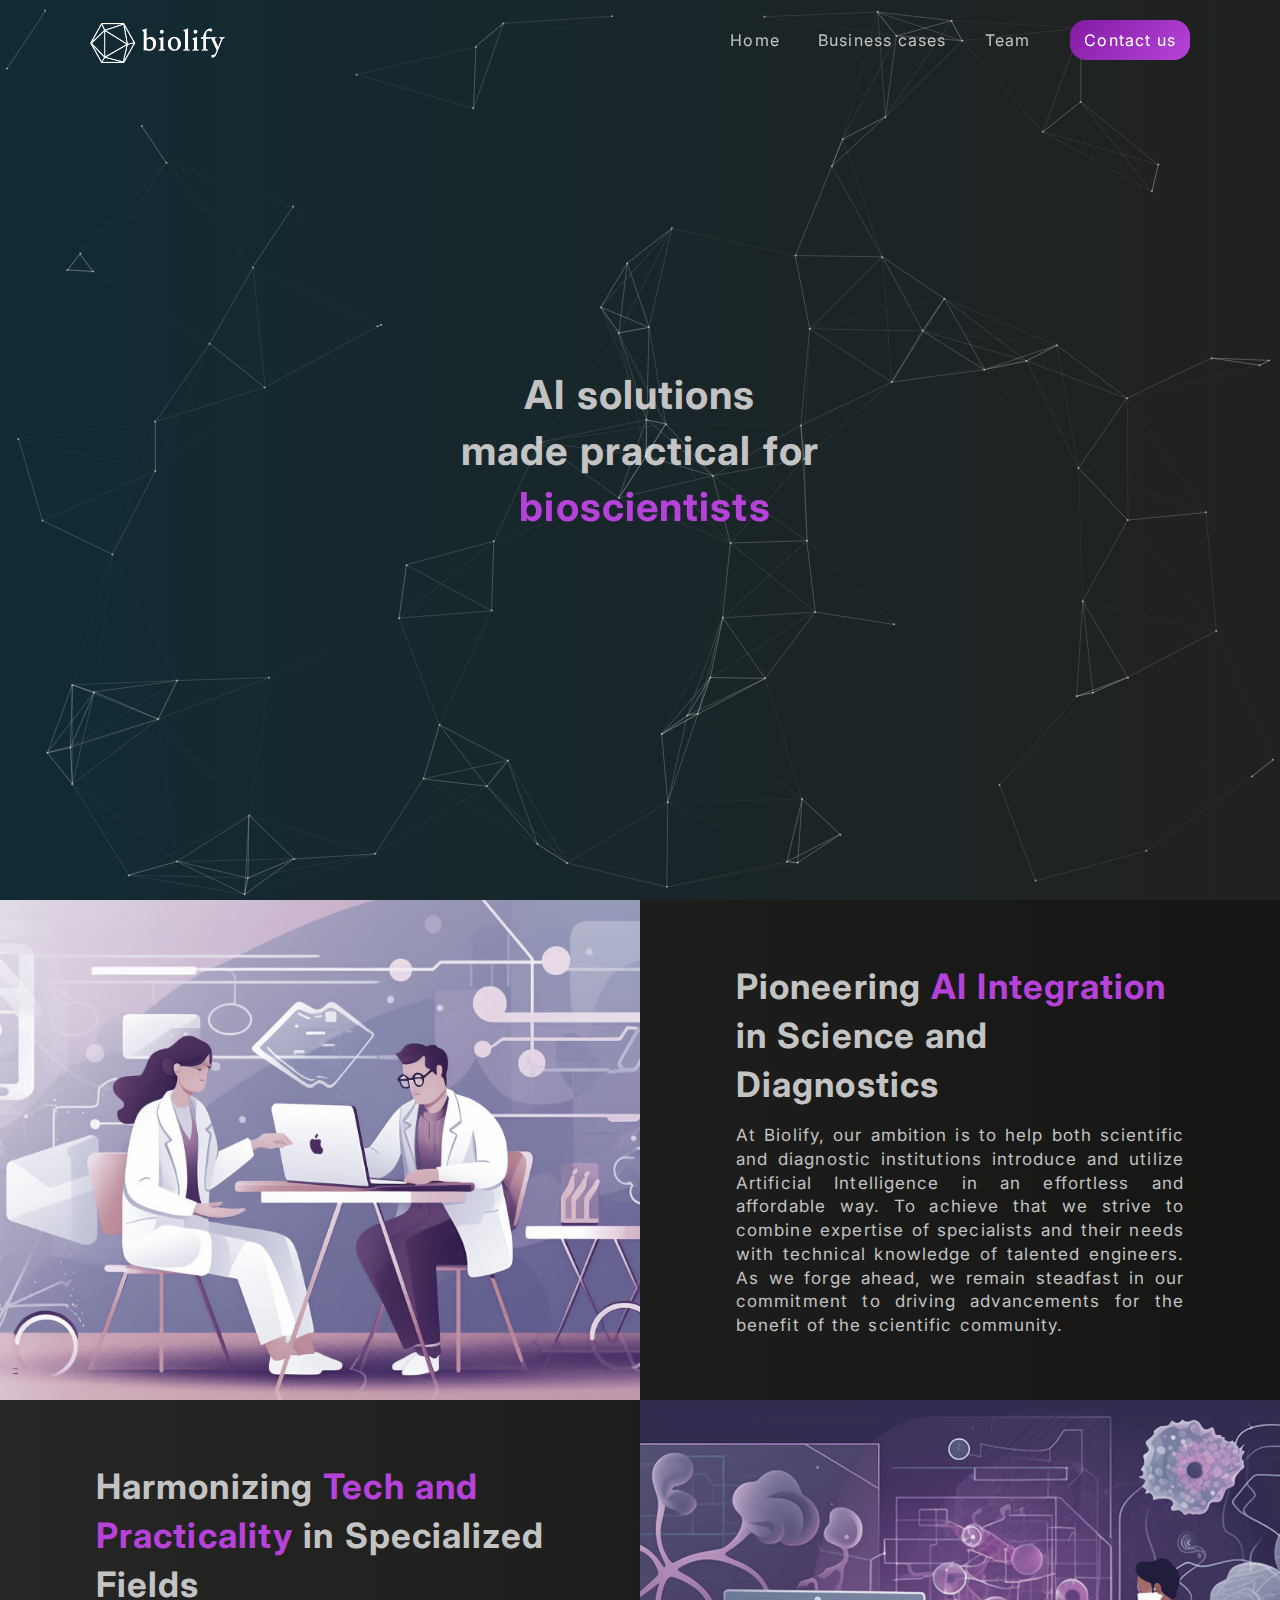
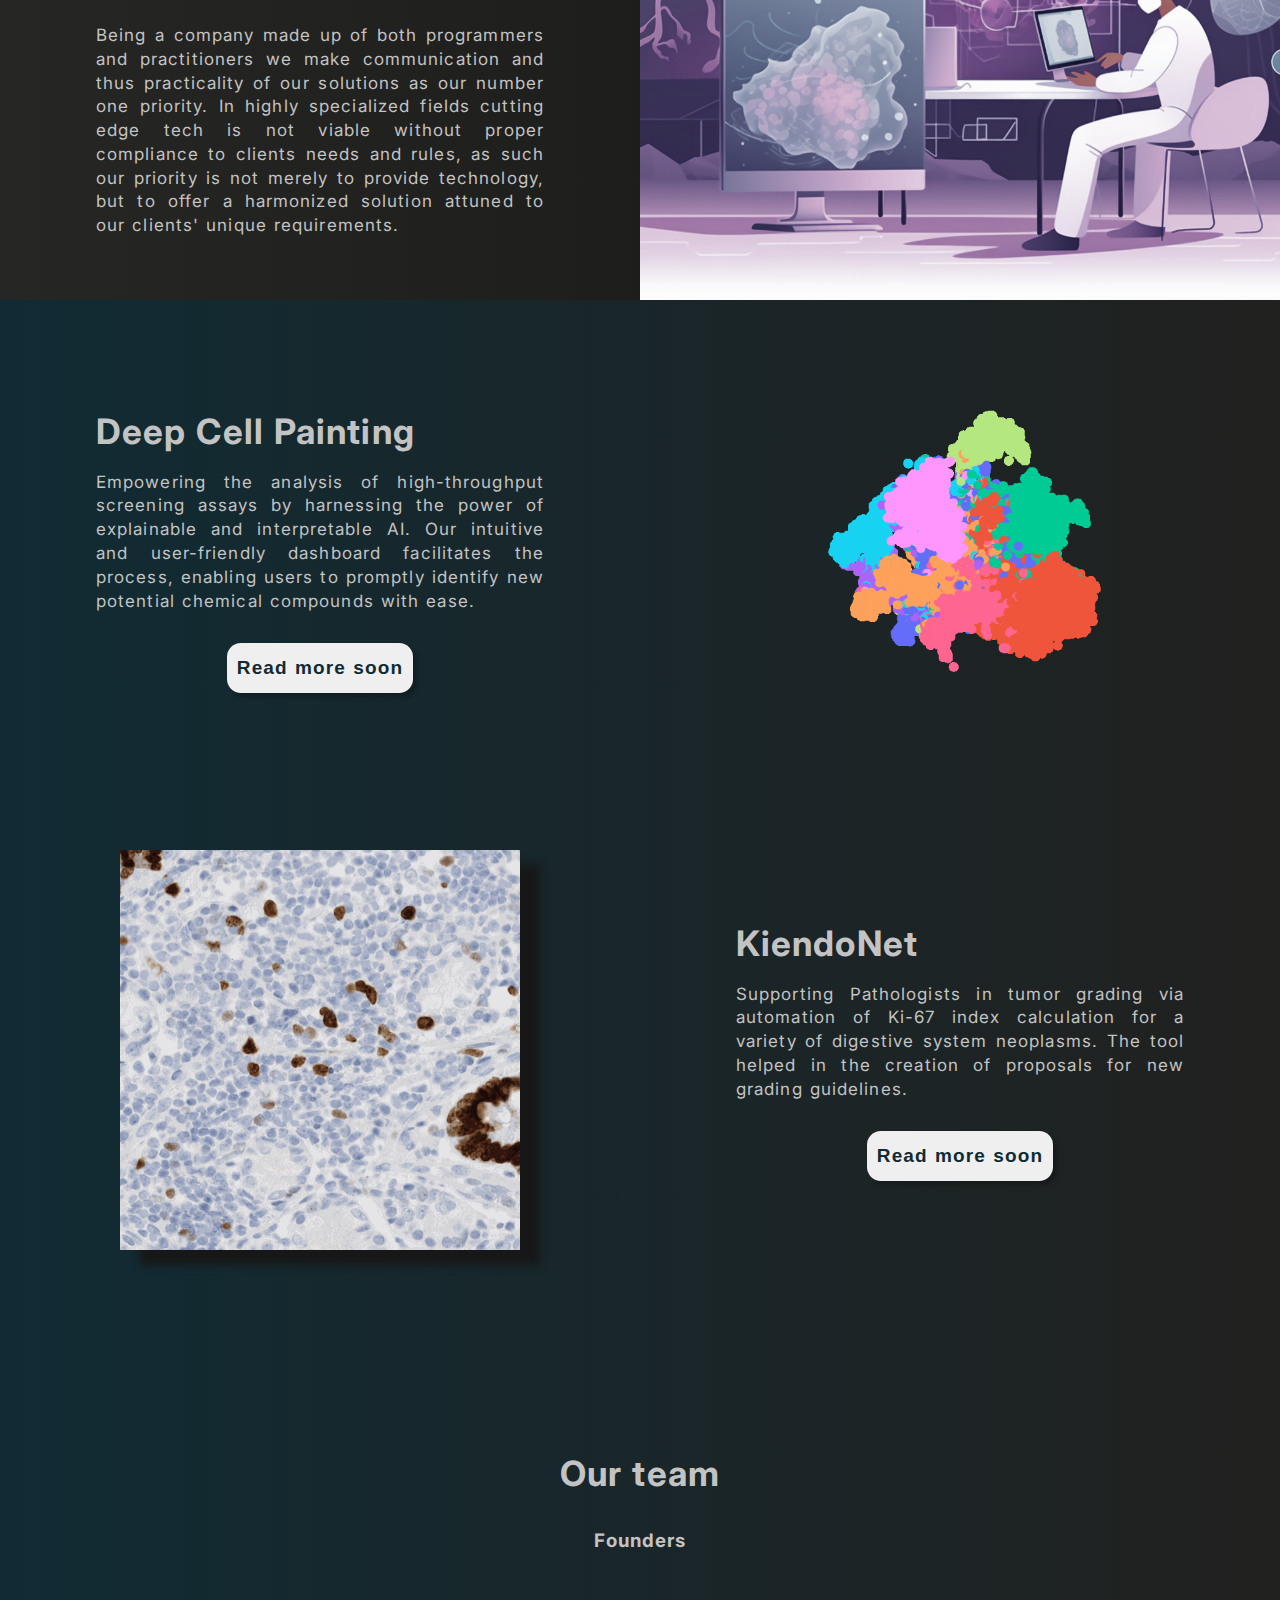
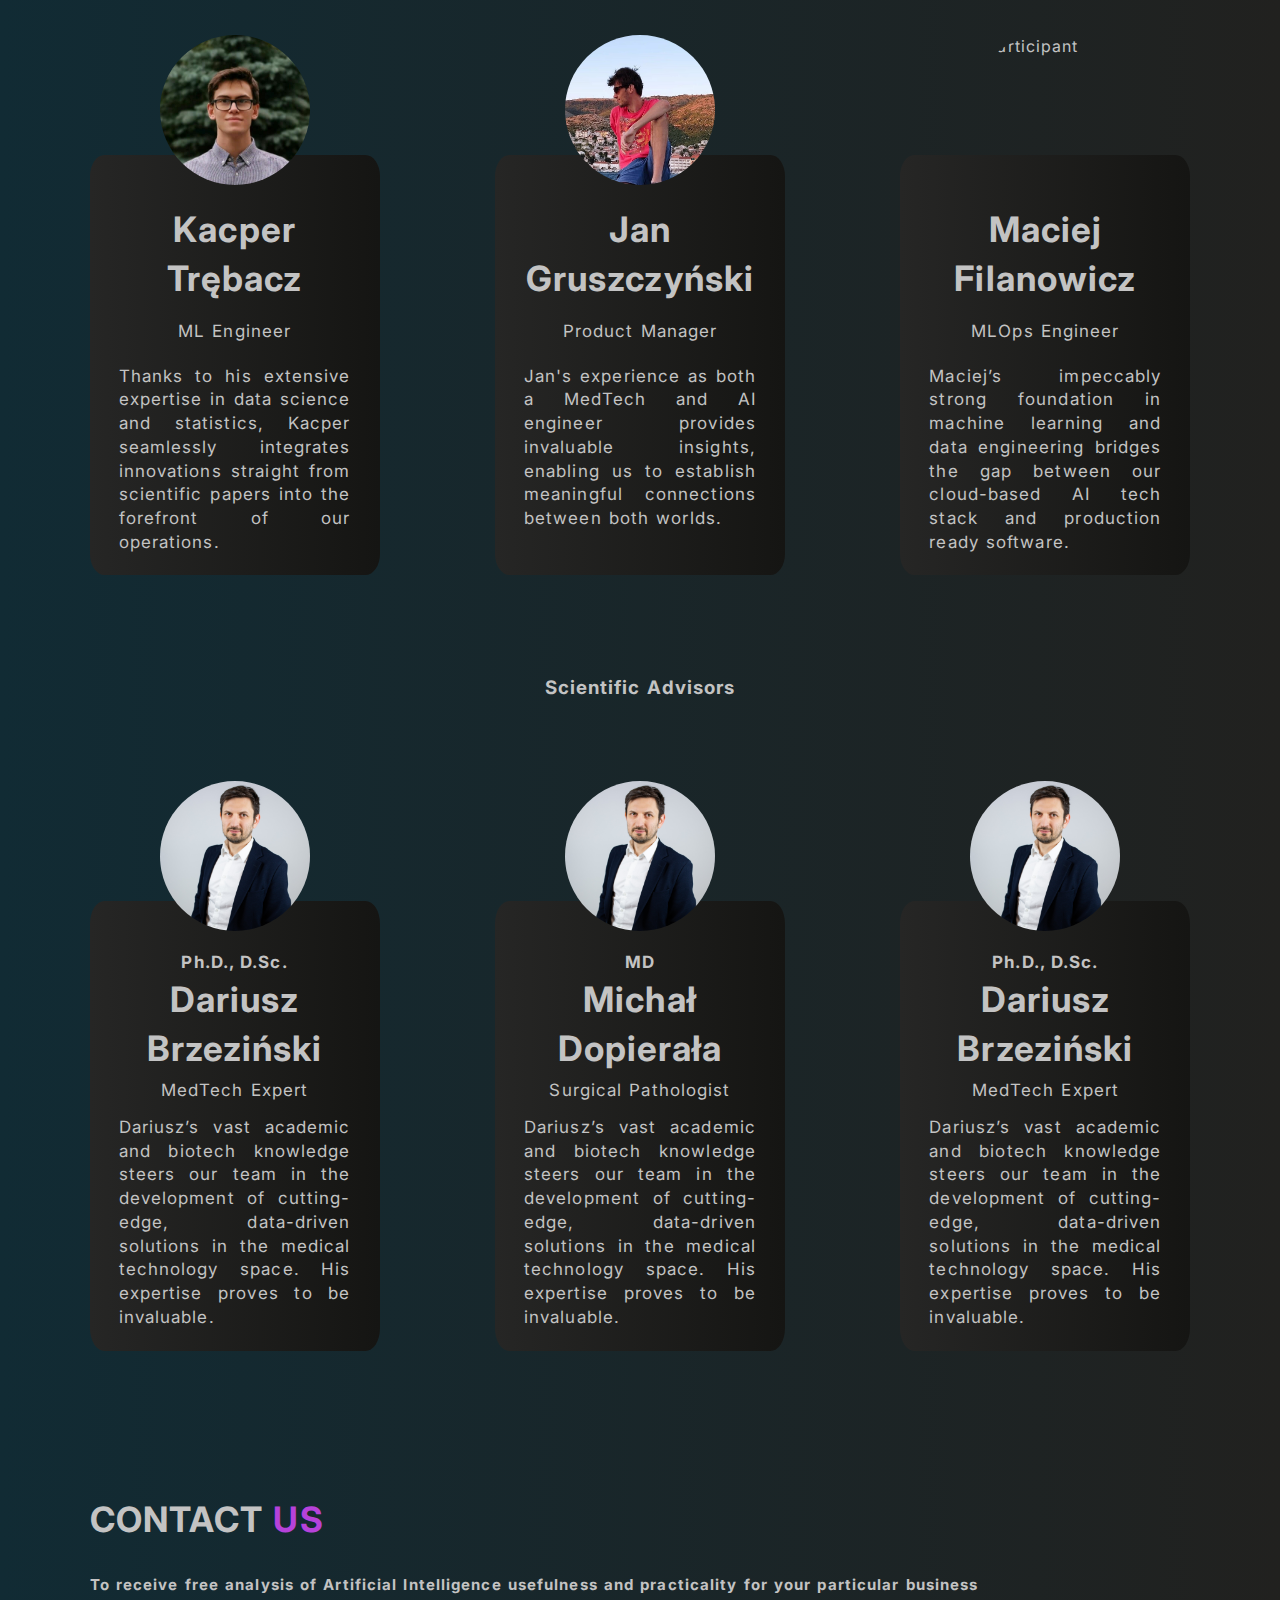
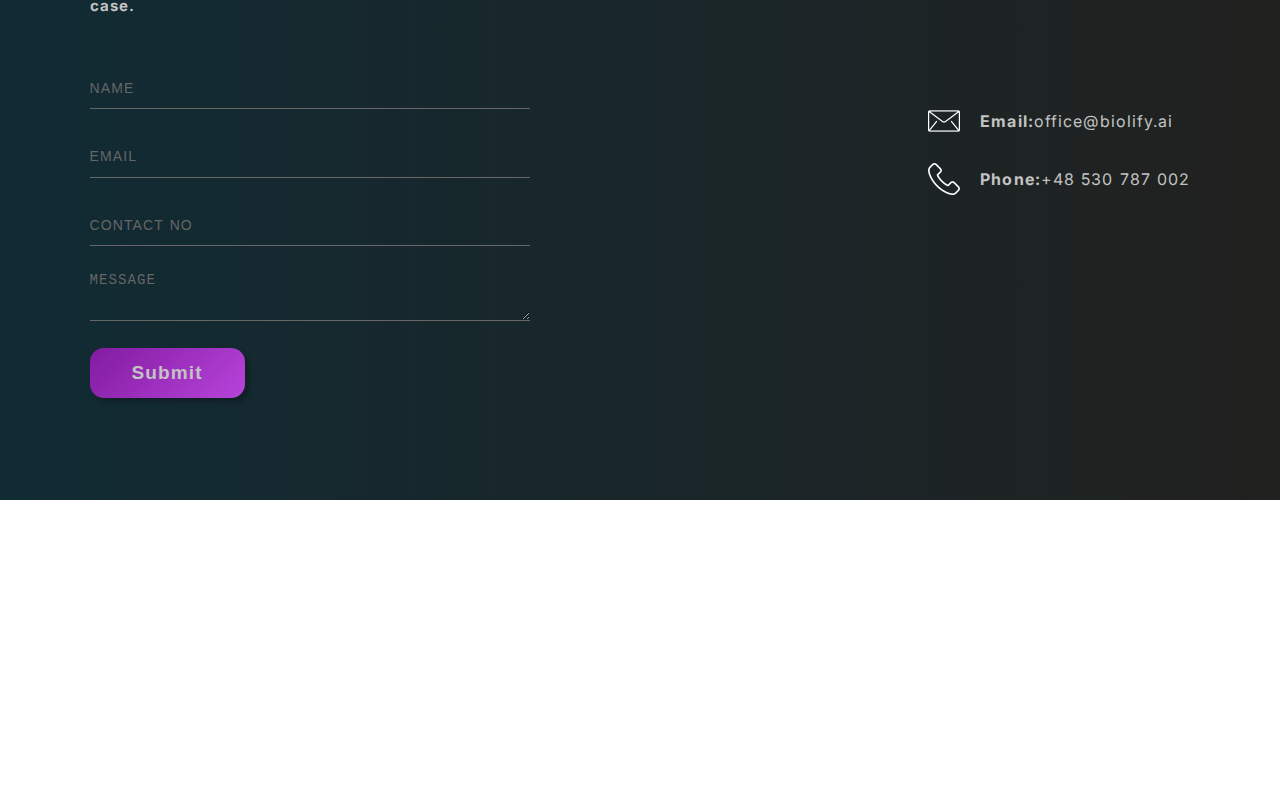
==== commit 86926f52: "new team section" ====
--- a/index.html
+++ b/index.html
@@ -142,6 +142,8 @@
         </div>
       </section>
       <section id="team">
+        <h2>Our team</h2>
+          <h3>Founders</h3>
         <div class="developers">
           <div class="participant fade-in BlackGradient" id="first-dev">
             <img src="/img/kacper.jpeg" alt="participant" />
@@ -183,13 +185,14 @@
             </div>
           </div>
         </div>
+          <h3>Scientific Advisors</h3>
         <div class="mentors">
           <div class="participant BlackGradient" id="first-mentor">
             <img src="img/Darek.jpg" alt="participant" />
             <div class="participant-data">
               <h2 style="text-align: center">
-                Ph.D., D.Sc. <br />
-                Dariusz Brzeziński
+                <p> Ph.D., D.Sc.</p> 
+                Dariusz</br> Brzeziński
               </h2>
               <p class="participant-position">MedTech Expert</p>
               <p class="participant-description">
@@ -198,13 +201,38 @@
                 medical technology space. His expertise proves to be invaluable.
               </p>
             </div>
-          </div>
-        </div>
-        <div class="buttonsTeamContainer">
-          <button class="participant-type active" id="devsBtn">
-            DEVELOPERS
-          </button>
-          <button class="participant-type" id="mentorsBtn">MENTORS</button>
+            
+          </div> <div class="participant BlackGradient" id="second-mentor">
+            <img src="img/Darek.jpg" alt="participant" />
+            <div class="participant-data">
+              <h2 style="text-align: center">
+                <p >MD</p> 
+                Michał </br> Dopierała
+              </h2>
+              <p class="participant-position">Surgical Pathologist</p>
+              <p class="participant-description">
+                Dariusz’s vast academic and biotech knowledge steers our team in
+                the development of cutting-edge, data-driven solutions in the
+                medical technology space. His expertise proves to be invaluable.
+              </p>
+            </div>
+            
+          </div> <div class="participant BlackGradient" id="third-mentor">
+            <img src="img/Darek.jpg" alt="participant" />
+            <div class="participant-data">
+              <h2 style="text-align: center">
+                <p> Ph.D., D.Sc.</p> 
+                Dariusz</br> Brzeziński
+              </h2>
+              <p class="participant-position">MedTech Expert</p>
+              <p class="participant-description">
+                Dariusz’s vast academic and biotech knowledge steers our team in
+                the development of cutting-edge, data-driven solutions in the
+                medical technology space. His expertise proves to be invaluable.
+              </p>
+            </div>
+            
+          </div>
         </div>
       </section>
       <section id="contact">
--- a/css/style.css
+++ b/css/style.css
@@ -351,41 +351,29 @@
   flex-direction: column;
   justify-content: center;
   align-items: center;
-  height: 750px;
+  height: 1600px;
+  padding-top: 100px;
   position: relative;
 }
-#team button {
-  border: none;
-  background-color: transparent;
-  cursor: pointer;
-}
-#devsBtn,
-#mentorsBtn {
-  font-size: 30px;
-  text-align: start;
-}
-.buttonsTeamContainer {
-  display: flex;
-  position: absolute;
-  bottom: 50px;
-  width: 500px;
+#team h2 {
+  margin-bottom: 30px;
+}
+.developers {
+  display: flex;
+  margin: 200px 0px 100px 0px;
+  width: 86%;
   justify-content: space-between;
 }
-.active {
-  color: var(--purple);
-}
-.developers {
-  display: flex;
+.mentors {
+  display: flex;
+  margin-top: 200px;
+  width: 86%;
   justify-content: space-between;
-  width: 86%;
-}
-.mentors {
-  position: absolute;
 }
 .participant {
   position: relative;
   border-radius: 5%;
-  width: 20%;
+  width: 25%;
   min-width: 290px;
   height: 420px;
   transition: all 1.2s ease-in-out;
@@ -419,25 +407,34 @@
   position: absolute;
   width: 80%;
   height: 180px;
-  bottom: 20px;
+  bottom: 30px;
   left: 10%;
 }
 #first-mentor {
-  position: relative;
-  opacity: 0;
-  width: 450px;
-  left: calc(1100px + 50% - 225px);
+  opacity: 1;
 }
 #first-dev,
-#second-dev {
+#second-dev,
+#first-mentor,
+#second-mentor {
   margin-right: 20px;
 }
 #third-dev,
-#second-dev {
+#second-dev,
+#third-mentor,
+#second-mentor {
   margin-left: 20px;
 }
-.changeVis {
-  transform: translateX(-1100px);
+
+#first-mentor,
+#second-mentor,
+#third-mentor {
+  height: 450px;
+}
+#first-mentor .participant-description,
+#second-mentor .participant-description,
+#third-mentor .participant-description {
+  bottom: 55px;
 }
 
 /* form and contact */
@@ -602,8 +599,8 @@
   .feature img {
     object-position: 60% 45%;
   }
-  .developers {
-    width: 150%;
+  .developers,
+  .mentors {
     justify-content: center;
   }
   /*footer*/
@@ -681,12 +678,17 @@
     filter: grayscale(20%);
   }
   /* team */
-  .buttonsTeamContainer {
-    width: 70%;
-  }
-  #first-mentor p {
-    font-size: 17px;
-  }
+  #first-mentor,
+  #second-mentor,
+  #third-mentor {
+    height: 430px;
+  }
+  #first-dev,
+  #second-dev,
+  #third-dev {
+    height: 410px;
+  }
+
   /* contact */
   .contactContainer {
     flex-direction: column;
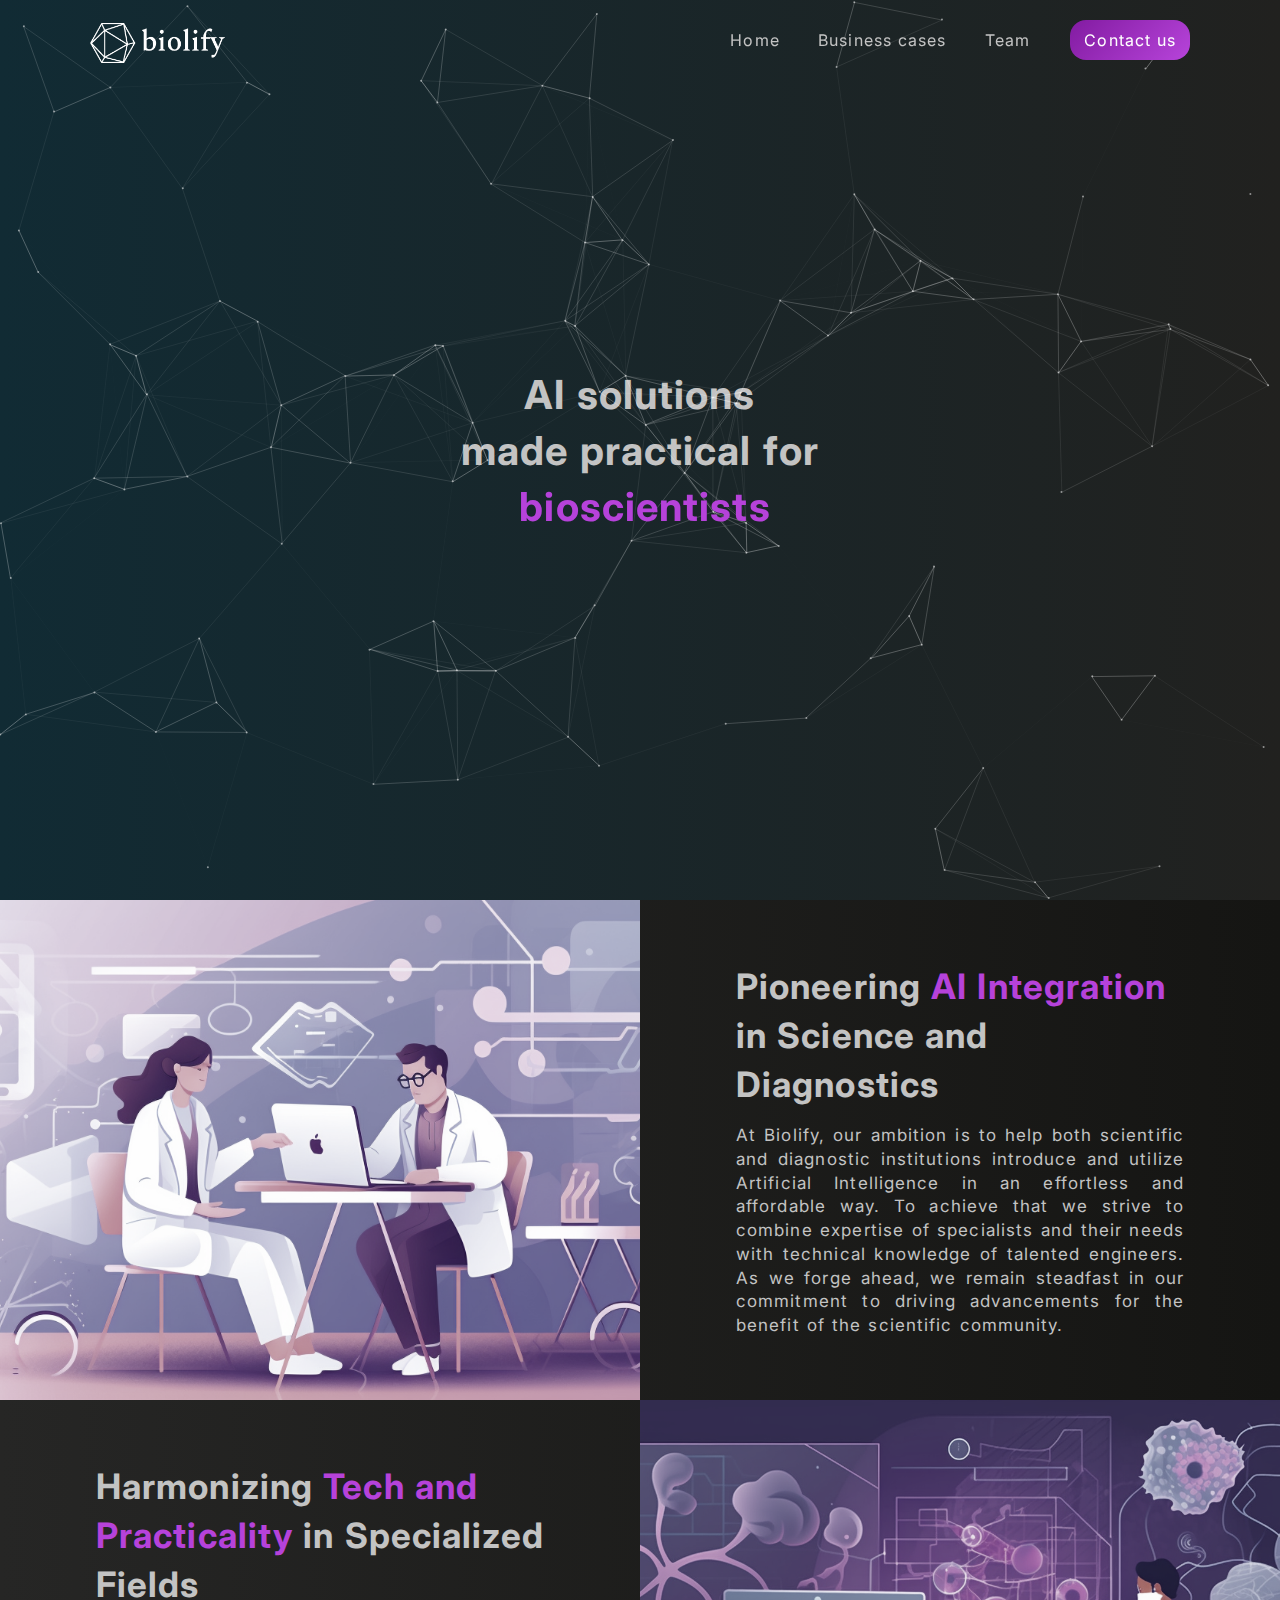
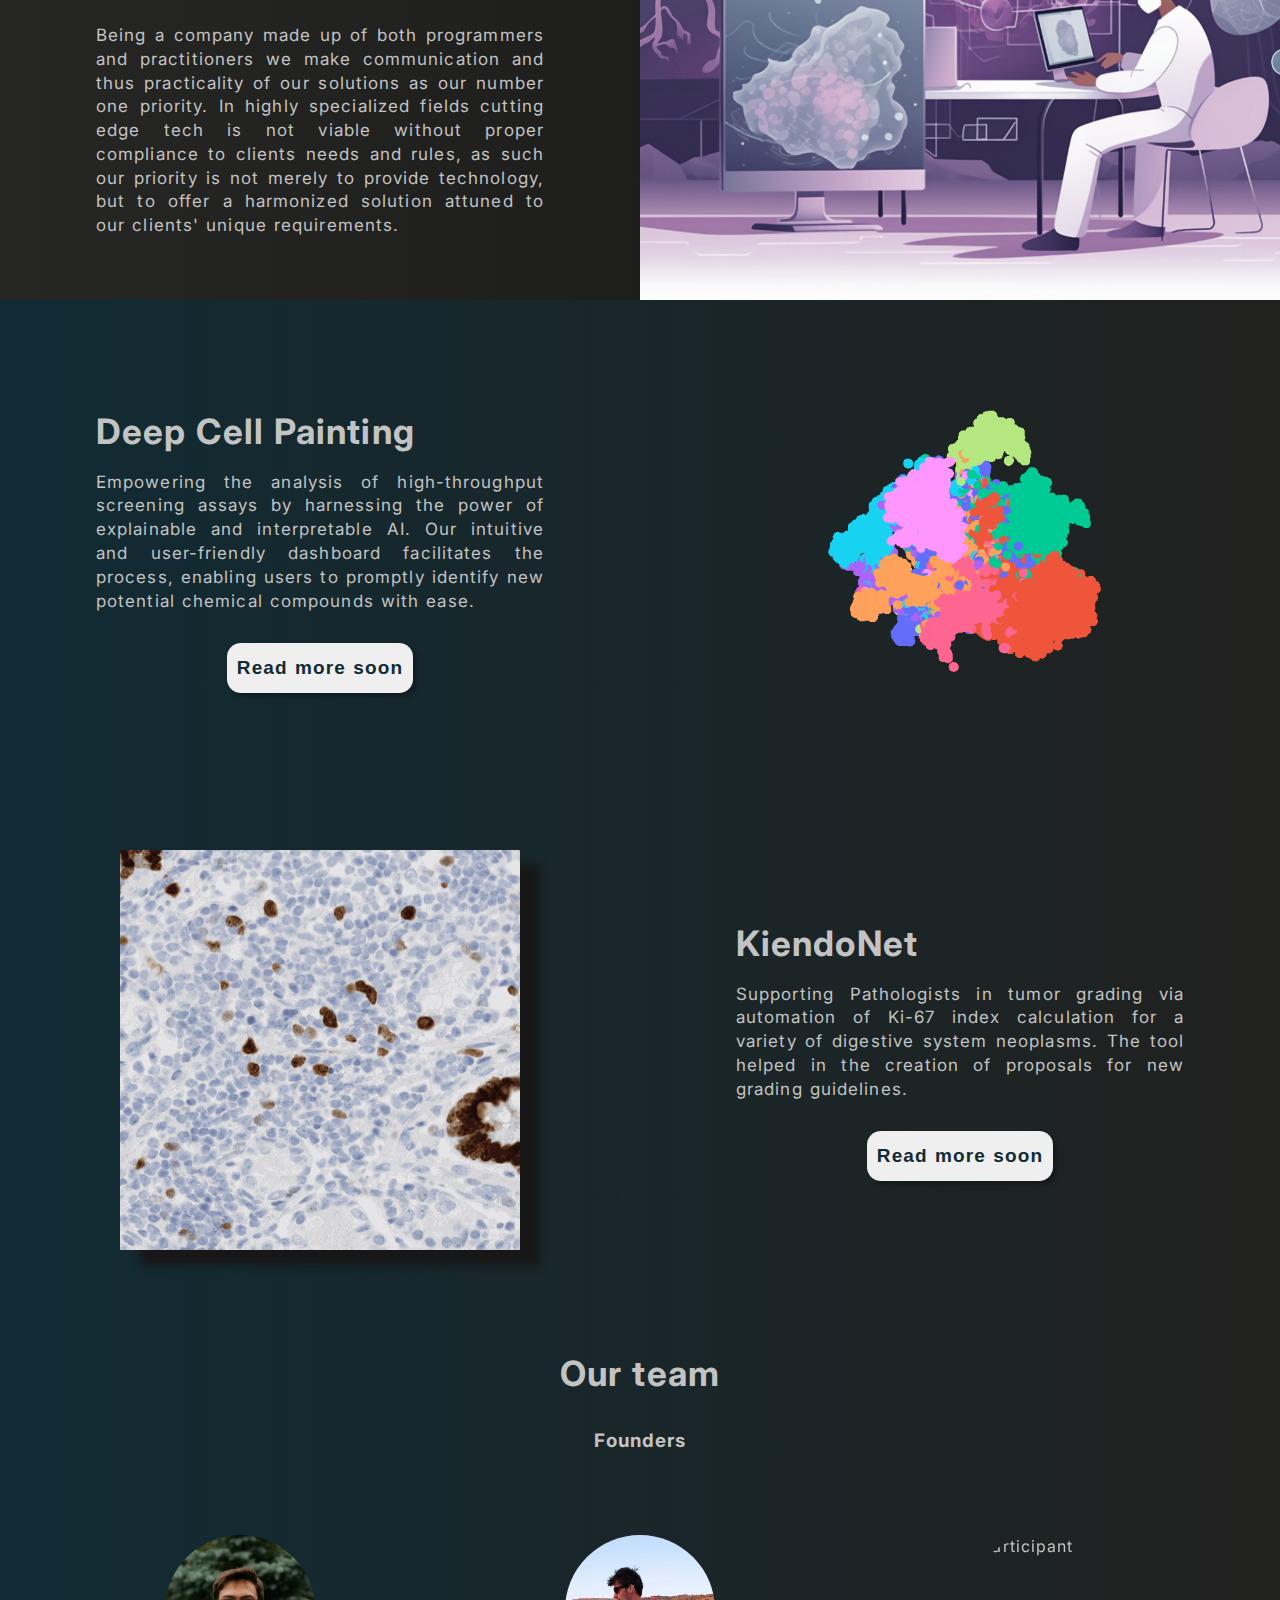
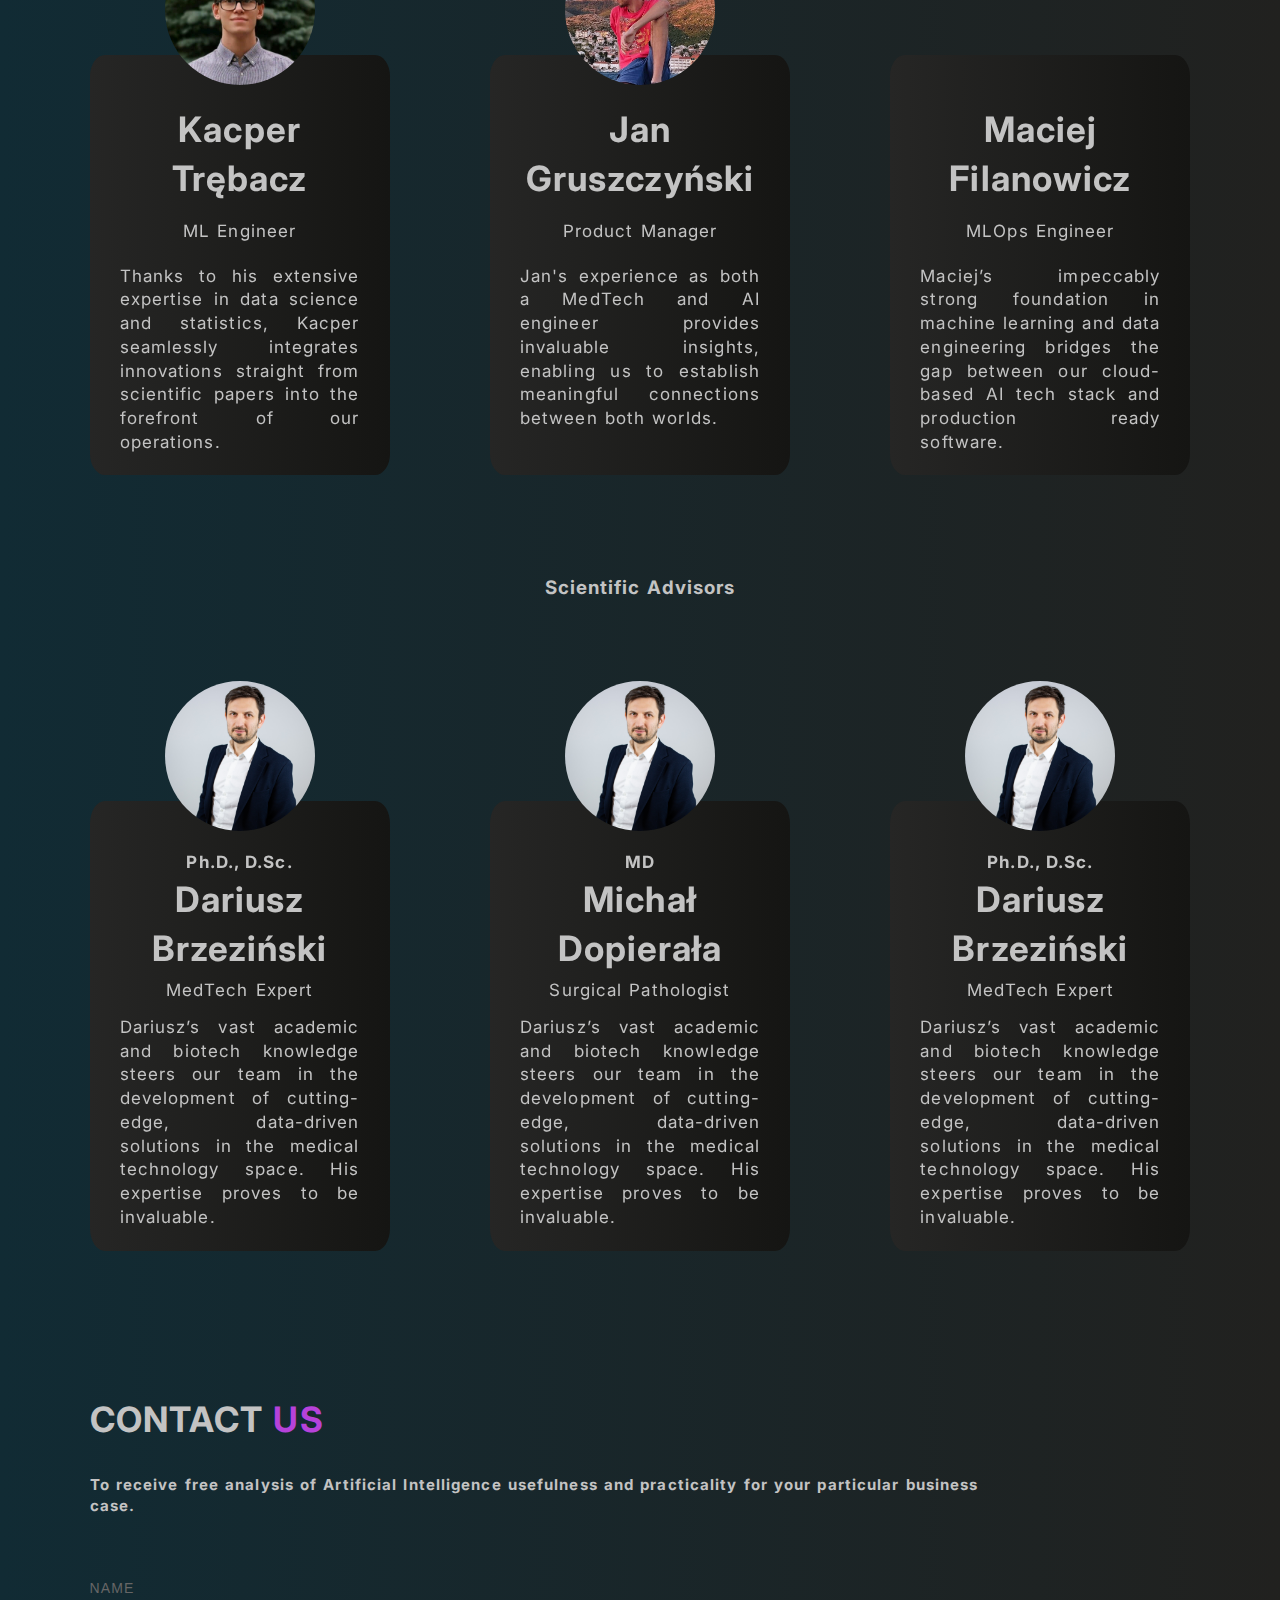
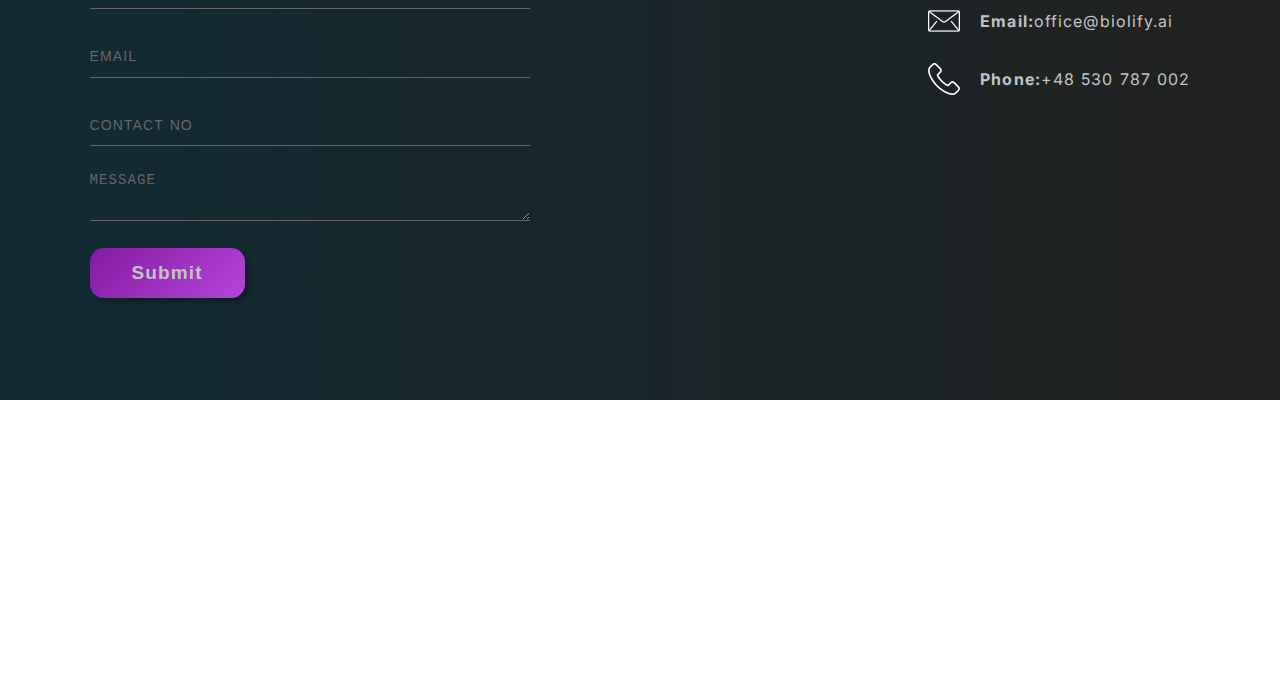
==== commit 1a0b720f: "fixed footer, finished team" ====
--- a/index.html
+++ b/index.html
@@ -145,39 +145,41 @@
         <h2>Our team</h2>
           <h3>Founders</h3>
         <div class="developers">
-          <div class="participant fade-in BlackGradient" id="first-dev">
+          <img src="./img/next.png" class="arrow-team-btn arrow-prev" id="arrow-prev-developers" alt="arrow-next">
+          <img src="./img/next.png" class="arrow-team-btn arrow-next" id="arrow-next-developers" alt="arrow-next">
+          <div class="developer participant fade-in BlackGradient" id="first-dev">
             <img src="/img/kacper.jpeg" alt="participant" />
-            <div class="participant-data">
+            <div class="participant__data">
               <h2>
                 Kacper<br />
                 Trębacz
               </h2>
-              <p class="participant-position">ML Engineer</p>
-              <p class="participant-description">
+              <p class="participant__position">ML Engineer</p>
+              <p class="participant__description">
                 Thanks to his extensive expertise in data science and
                 statistics, Kacper seamlessly integrates innovations straight
                 from scientific papers into the forefront of our operations.
               </p>
             </div>
           </div>
-          <div class="participant fade-in BlackGradient" id="second-dev">
+          <div class="developer participant active-participant fade-in BlackGradient" id="second-dev">
             <img src="/img/photo_jan_gru2.jpg" alt="participant" />
-            <div class="participant-data">
+            <div class="participant__data">
               <h2>Jan <br />Gruszczyński</h2>
-              <p class="participant-position">Product Manager</p>
-              <p class="participant-description">
+              <p class="participant__position">Product Manager</p>
+              <p class="participant__description">
                 Jan's experience as both a MedTech and AI engineer provides
                 invaluable insights, enabling us to establish meaningful
                 connections between both worlds.
               </p>
             </div>
           </div>
-          <div class="participant fade-in BlackGradient" id="third-dev">
+          <div class="developer participant fade-in BlackGradient" id="third-dev">
             <img src="/img/maciej_filanowicz.png " alt="participant" />
-            <div class="participant-data">
+            <div class="participant__data">
               <h2>Maciej <br />Filanowicz</h2>
-              <p class="participant-position">MLOps Engineer</p>
-              <p class="participant-description">
+              <p class="participant__position">MLOps Engineer</p>
+              <p class="participant__description">
                 Maciej’s impeccably strong foundation in machine learning and
                 data engineering bridges the gap between our cloud-based AI tech
                 stack and production ready software.
@@ -187,45 +189,47 @@
         </div>
           <h3>Scientific Advisors</h3>
         <div class="mentors">
-          <div class="participant BlackGradient" id="first-mentor">
+          <img src="./img/next.png" class="arrow-team-btn arrow-prev" id="arrow-prev-mentors" alt="arrow-next">
+          <img src="./img/next.png" class="arrow-team-btn arrow-next" id="arrow-next-mentors" alt="arrow-next">
+          <div class="mentor participant BlackGradient" id="first-mentor">
             <img src="img/Darek.jpg" alt="participant" />
-            <div class="participant-data">
+            <div class="participant__data">
               <h2 style="text-align: center">
                 <p> Ph.D., D.Sc.</p> 
                 Dariusz</br> Brzeziński
               </h2>
-              <p class="participant-position">MedTech Expert</p>
-              <p class="participant-description">
+              <p class="participant__position">MedTech Expert</p>
+              <p class="participant__description">
                 Dariusz’s vast academic and biotech knowledge steers our team in
                 the development of cutting-edge, data-driven solutions in the
                 medical technology space. His expertise proves to be invaluable.
               </p>
             </div>
             
-          </div> <div class="participant BlackGradient" id="second-mentor">
+          </div> <div class="mentor participant active-participant BlackGradient" id="second-mentor">
             <img src="img/Darek.jpg" alt="participant" />
-            <div class="participant-data">
+            <div class="participant__data">
               <h2 style="text-align: center">
                 <p >MD</p> 
                 Michał </br> Dopierała
               </h2>
-              <p class="participant-position">Surgical Pathologist</p>
-              <p class="participant-description">
+              <p class="participant__position">Surgical Pathologist</p>
+              <p class="participant__description">
                 Dariusz’s vast academic and biotech knowledge steers our team in
                 the development of cutting-edge, data-driven solutions in the
                 medical technology space. His expertise proves to be invaluable.
               </p>
             </div>
             
-          </div> <div class="participant BlackGradient" id="third-mentor">
+          </div> <div class="mentor participant BlackGradient" id="third-mentor">
             <img src="img/Darek.jpg" alt="participant" />
-            <div class="participant-data">
+            <div class="participant__data">
               <h2 style="text-align: center">
                 <p> Ph.D., D.Sc.</p> 
                 Dariusz</br> Brzeziński
               </h2>
-              <p class="participant-position">MedTech Expert</p>
-              <p class="participant-description">
+              <p class="participant__position">MedTech Expert</p>
+              <p class="participant__description">
                 Dariusz’s vast academic and biotech knowledge steers our team in
                 the development of cutting-edge, data-driven solutions in the
                 medical technology space. His expertise proves to be invaluable.
--- a/css/style.css
+++ b/css/style.css
@@ -1,7 +1,7 @@
 :root {
   --gunmetal: #112b34;
   --indigo: #203851;
-  --purple: rgb(182, 66, 218);
+  --purple: #b642da;
   --text-color: #c3c3c3;
   --backgroundblack: #21211f;
   --max-width-Desktop: 1200px;
@@ -26,6 +26,10 @@
   font-family: "Inter", sans-serif;
   overflow-x: hidden;
 }
+body{
+  position: relative;
+  z-index: -5;
+}
 
 /*scroll bar */
 *::-webkit-scrollbar {
@@ -181,6 +185,7 @@
 }
 .menu ul {
   display: block;
+  flex-direction: column;
   list-style: none;
   width: 250px;
 }
@@ -220,8 +225,8 @@
 
 #particles-js {
   position: absolute;
-  width: 100%;
-  height: 100%;
+  width: 100vw;
+  height: 100vh;
 }
 
 .words {
@@ -352,12 +357,37 @@
   justify-content: center;
   align-items: center;
   height: 1600px;
-  padding-top: 100px;
   position: relative;
 }
 #team h2 {
   margin-bottom: 30px;
 }
+
+.arrow-team-btn{
+  width: 64px;
+  height: 64px;
+  position: absolute;
+  z-index: 3;
+  top: 150px;
+  display: none;
+}
+
+#arrow-next-developers, #arrow-prev-developers {
+  top: 500px;
+}
+
+#arrow-next-mentors, #arrow-prev-mentors{
+  top: 1250px;
+}
+
+#arrow-next-developers,#arrow-next-mentors{
+  right: 0px;
+}
+#arrow-prev-developers, #arrow-prev-mentors{
+  left: 0px;
+  transform: rotate(180deg);
+}
+
 .developers {
   display: flex;
   margin: 200px 0px 100px 0px;
@@ -374,8 +404,9 @@
   position: relative;
   border-radius: 5%;
   width: 25%;
-  min-width: 290px;
+  min-width: 300px;
   height: 420px;
+  filter: blur(0px);
   transition: all 1.2s ease-in-out;
 }
 .participant img {
@@ -395,14 +426,14 @@
   text-align: center;
   top: 50px;
 }
-.participant-position {
+.participant__position {
   text-align: center;
   position: absolute;
   bottom: 55%;
   width: 100%;
   text-align: center;
 }
-.participant-description {
+.participant__description {
   text-align: justify;
   position: absolute;
   width: 80%;
@@ -431,9 +462,9 @@
 #third-mentor {
   height: 450px;
 }
-#first-mentor .participant-description,
-#second-mentor .participant-description,
-#third-mentor .participant-description {
+#first-mentor .participant__description,
+#second-mentor .participant__description,
+#third-mentor .participant__description {
   bottom: 55px;
 }
 
@@ -555,7 +586,7 @@
   position: fixed;
   display: flex;
   justify-content: center;
-  z-index: -5;
+  z-index: -2;
   bottom: 0px;
 }
 .footerContainer {
@@ -582,6 +613,8 @@
 }
 .segments li a {
   text-decoration: none;
+  pointer-events: auto;
+  cursor: pointer;
 }
 #copyrights {
   position: absolute;
@@ -599,9 +632,20 @@
   .feature img {
     object-position: 60% 45%;
   }
+  
+  .participant{
+    filter: blur(0.1rem);
+  }
+  .active-participant{
+    filter: blur(0px);
+  }
   .developers,
   .mentors {
-    justify-content: center;
+    width: 1000px;
+    
+  }
+  .arrow-team-btn{
+    display: block;
   }
   /*footer*/
 }
@@ -683,6 +727,13 @@
   #third-mentor {
     height: 430px;
   }
+  .participant__description{
+    line-height: 1.5rem;}
+  #first-mentor .participant__description,
+#second-mentor .participant__description,
+#third-mentor .participant__description {
+  bottom: 40px;
+}
   #first-dev,
   #second-dev,
   #third-dev {
@@ -766,13 +817,12 @@
   #team {
     padding-top: 50px;
   }
-  .buttonsTeamContainer {
-    flex-direction: column;
-    align-items: center;
-  }
-  #first-mentor {
-    width: 80%;
-    left: 1100px;
+  #arrow-next-developers, #arrow-prev-developers {
+    top: 550px;
+  }
+  
+  #arrow-next-mentors, #arrow-prev-mentors{
+    top: 1300px;
   }
   /* footer */
   footer {
@@ -800,9 +850,6 @@
   /* main */
   #features {
     height: 1500px;
-  }
-  .participant {
-    min-width: 250px;
   }
   #first-mentor p {
     font-size: 15px;
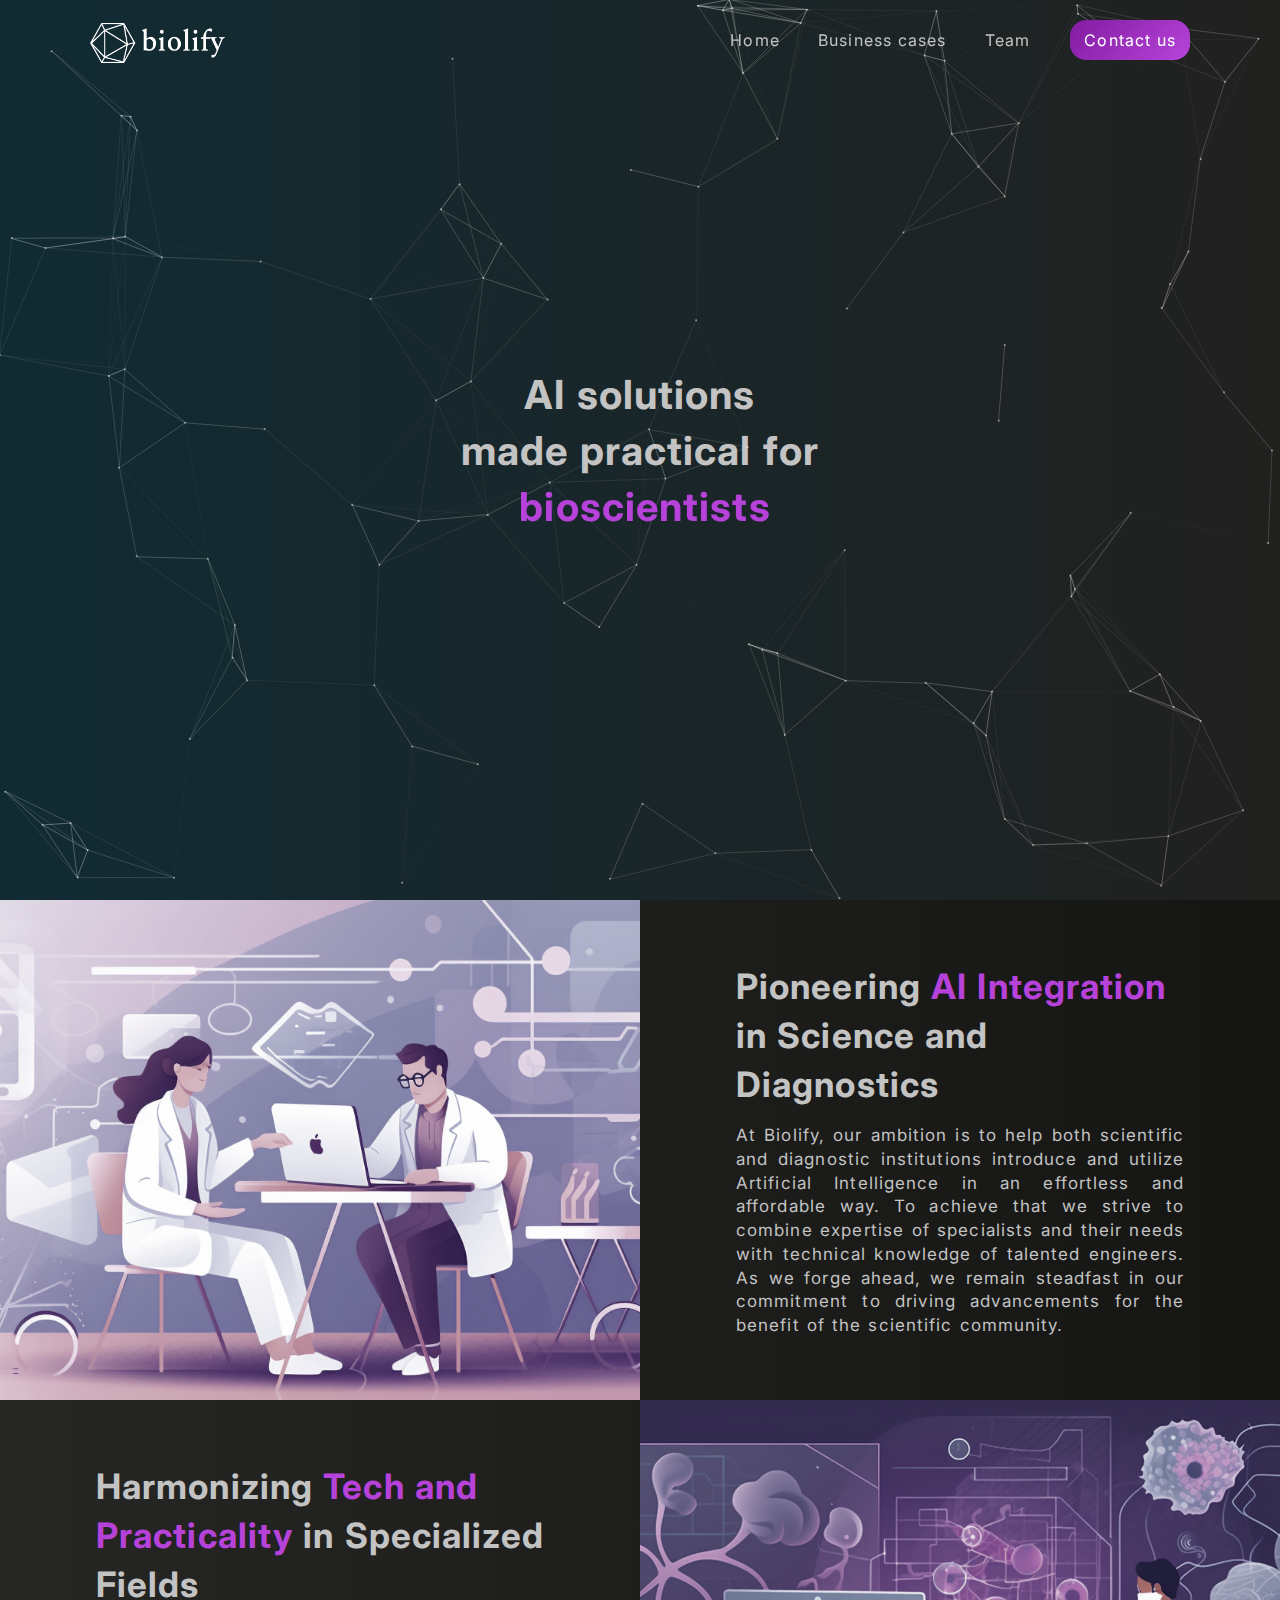
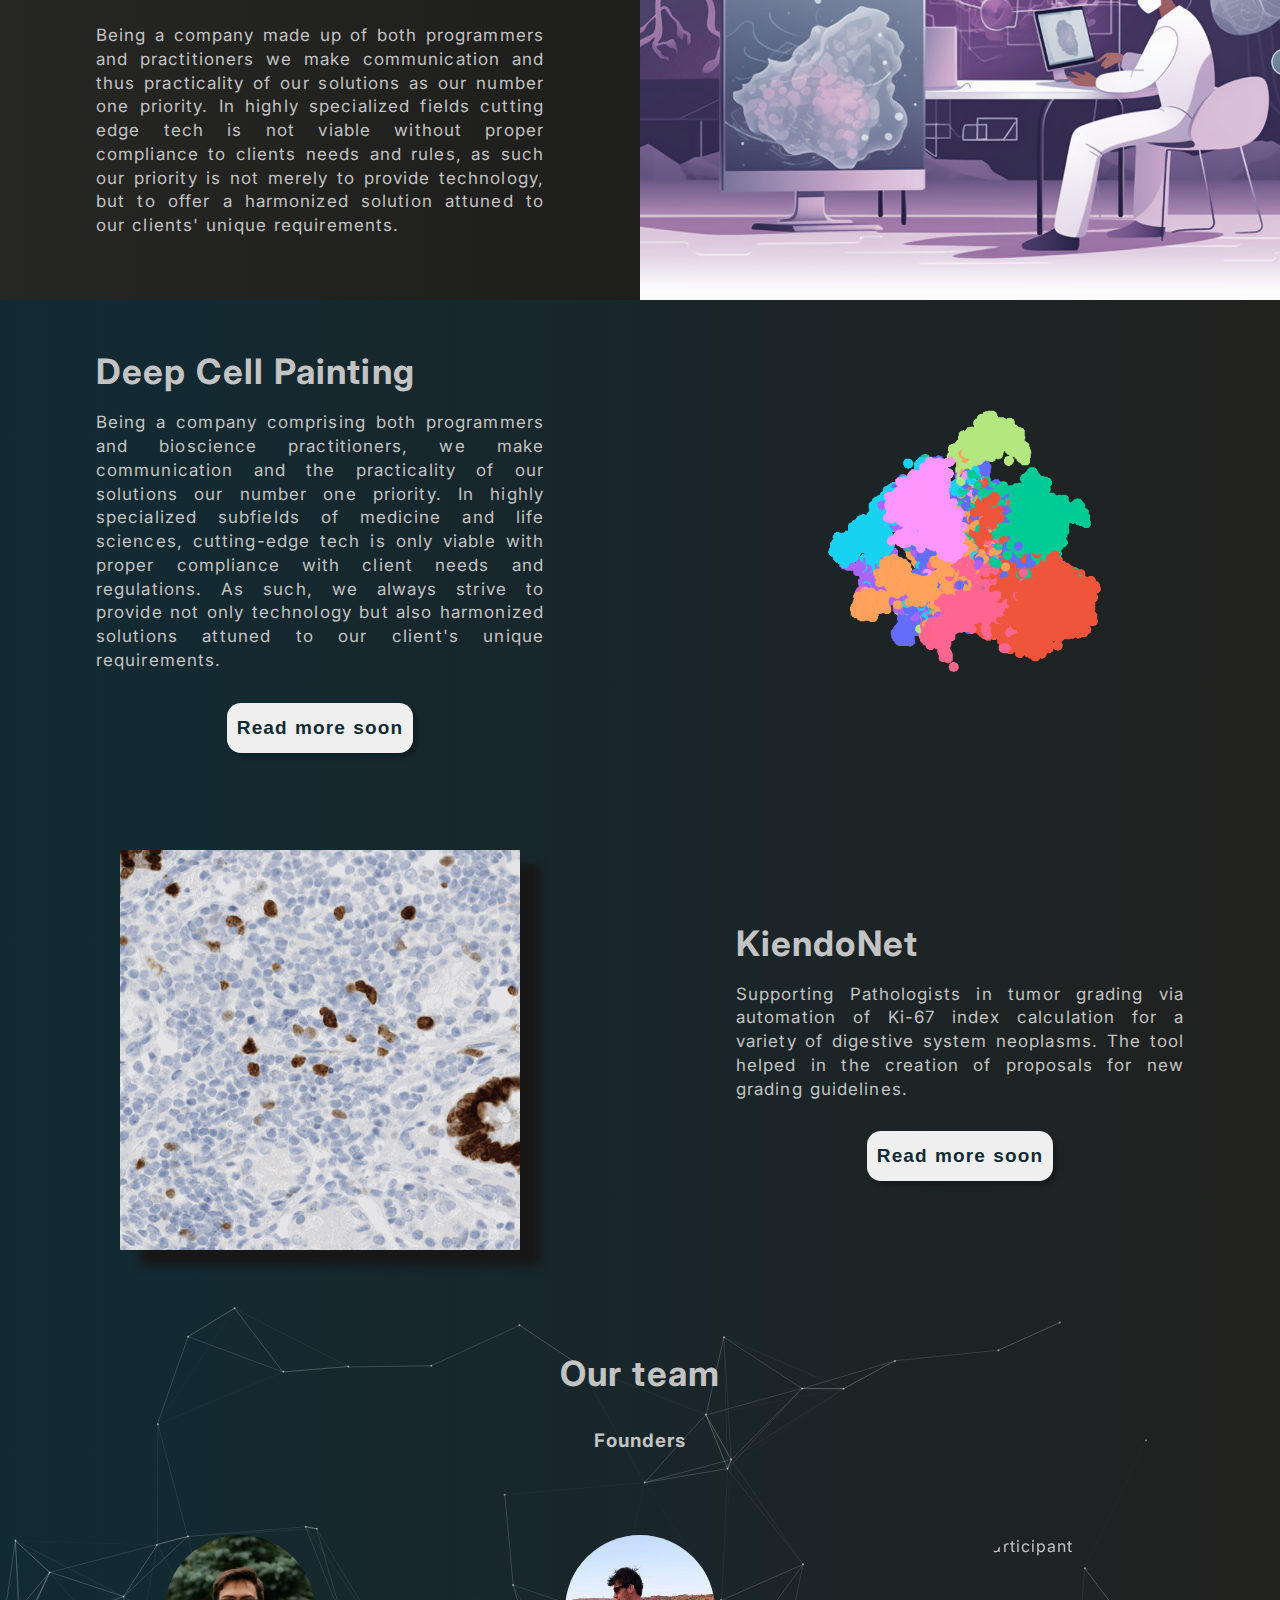
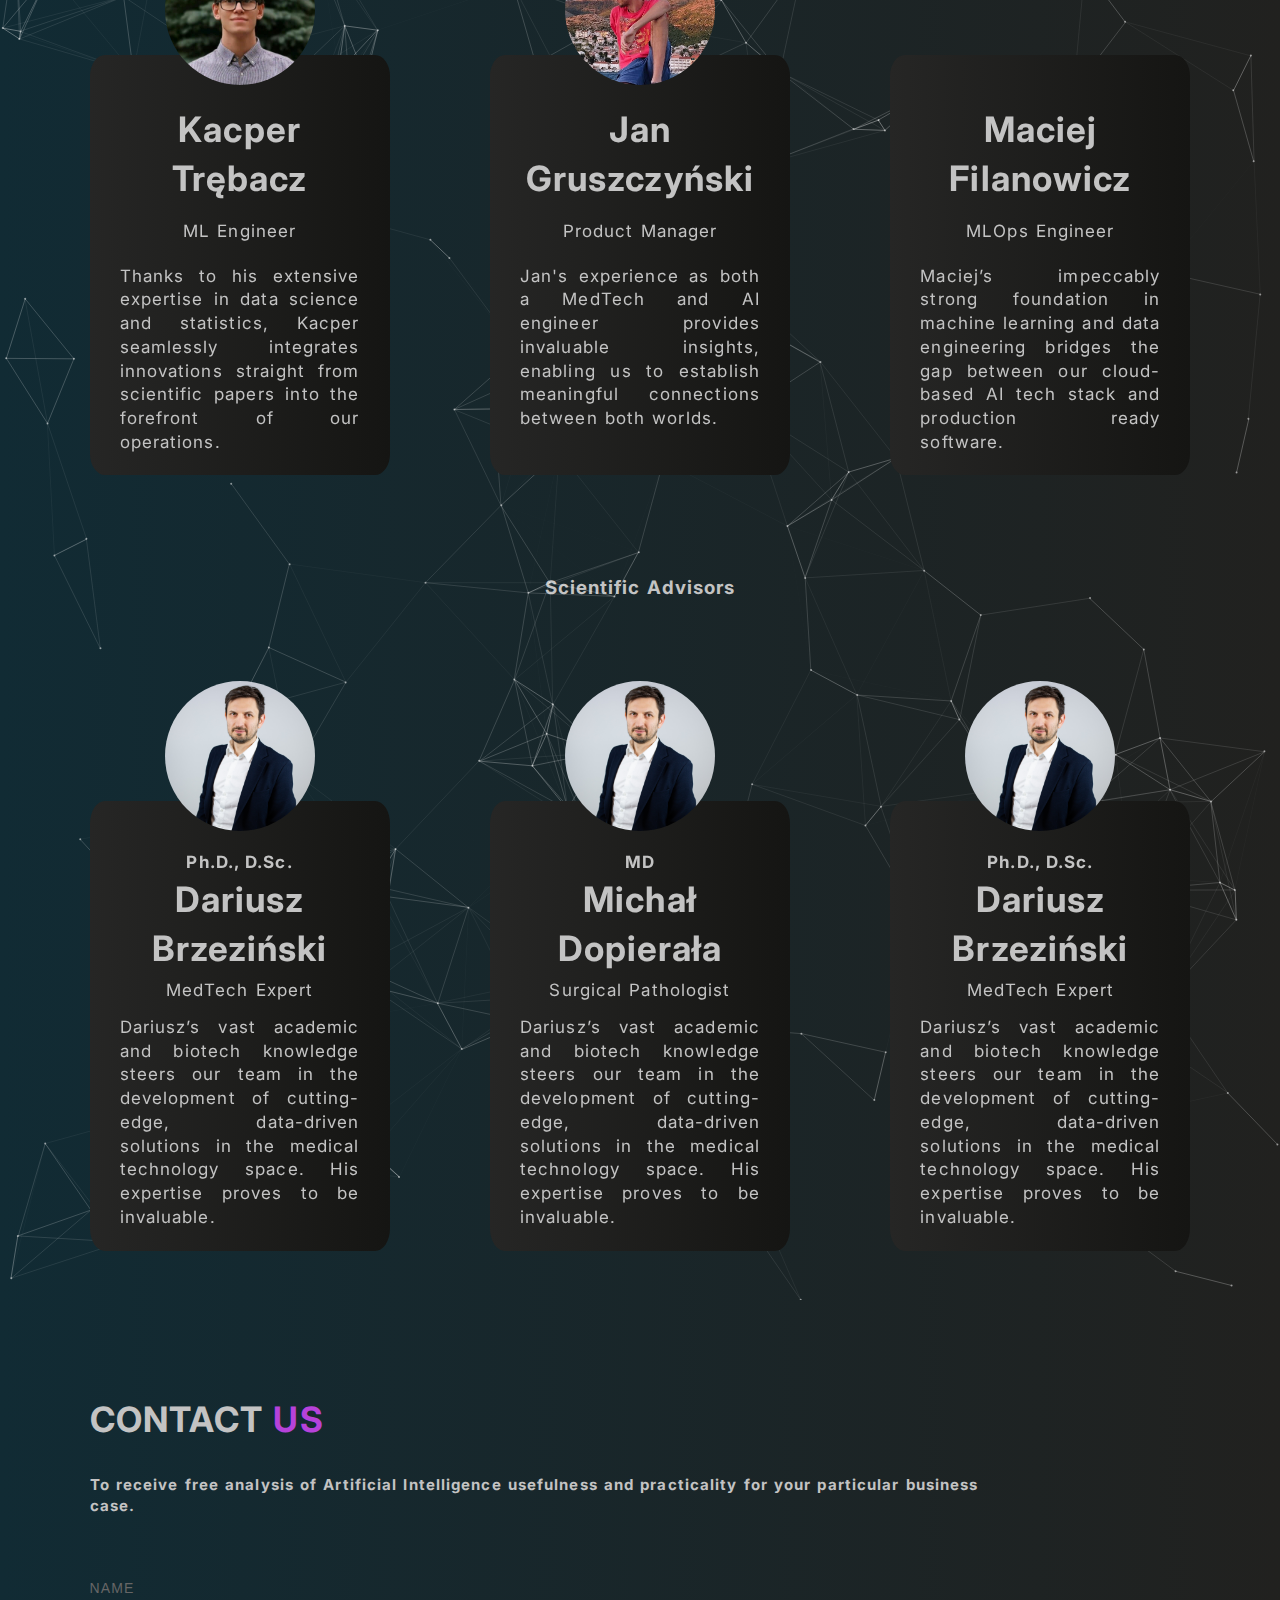
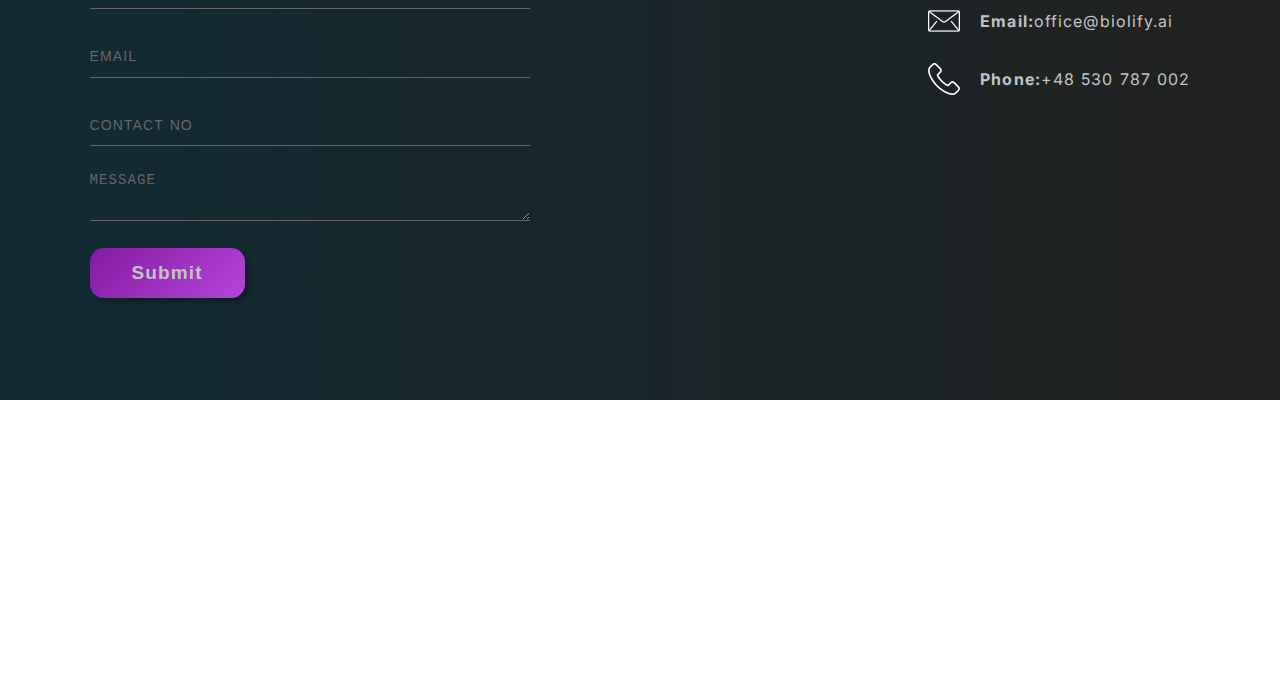
==== commit 6091bee5: "team changed" ====
--- a/index.html
+++ b/index.html
@@ -3,7 +3,7 @@
   <head>
     <meta charset="UTF-8" />
     <title>Biolify – AI made practical</title>
-    <link rel="icon" type="image/x-icon" href="img/biolify_icon.png" />
+    <link rel="icon" type="image/x-icon" href="img/favicon.png" />
     <meta name="viewport" content="width=device-width, initial-scale=1.0" />
     <link rel="stylesheet" href="css/style.css" />
     <link rel="preconnect" href="https://fonts.googleapis.com" />
@@ -49,7 +49,7 @@
         </div>
       </nav>
       <section id="hero">
-        <div id="particles-js"></div>
+        <div id="particles-js-hero"></div>
         <h1>
           AI solutions <br />
           made practical for
@@ -107,11 +107,7 @@
           <div class="project-description Container50">
             <h2>Deep Cell Painting</h2>
             <p>
-              Empowering the analysis of high-throughput screening assays by
-              harnessing the power of explainable and interpretable AI. Our
-              intuitive and user-friendly dashboard facilitates the process,
-              enabling users to promptly identify new potential chemical
-              compounds with ease.
+              Being a company comprising both programmers and bioscience practitioners, we make communication and the practicality of our solutions our number one priority. In highly specialized subfields of medicine and life sciences, cutting-edge tech is only viable with proper compliance with client needs and regulations. As such, we always strive to provide not only technology but also harmonized solutions attuned to our client's unique requirements.
             </p>
             <button class="checkout-btn">Read more soon</button>
           </div>
@@ -142,6 +138,7 @@
         </div>
       </section>
       <section id="team">
+        <div id="particles-js-team"></div>
         <h2>Our team</h2>
           <h3>Founders</h3>
         <div class="developers">
--- a/css/style.css
+++ b/css/style.css
@@ -223,7 +223,7 @@
   text-align: center;
 }
 
-#particles-js {
+#particles-js-hero {
   position: absolute;
   width: 100vw;
   height: 100vh;
@@ -362,7 +362,11 @@
 #team h2 {
   margin-bottom: 30px;
 }
-
+#particles-js-team{
+  position: absolute;
+  width: 100%;
+  height: 100%;
+}
 .arrow-team-btn{
   width: 64px;
   height: 64px;
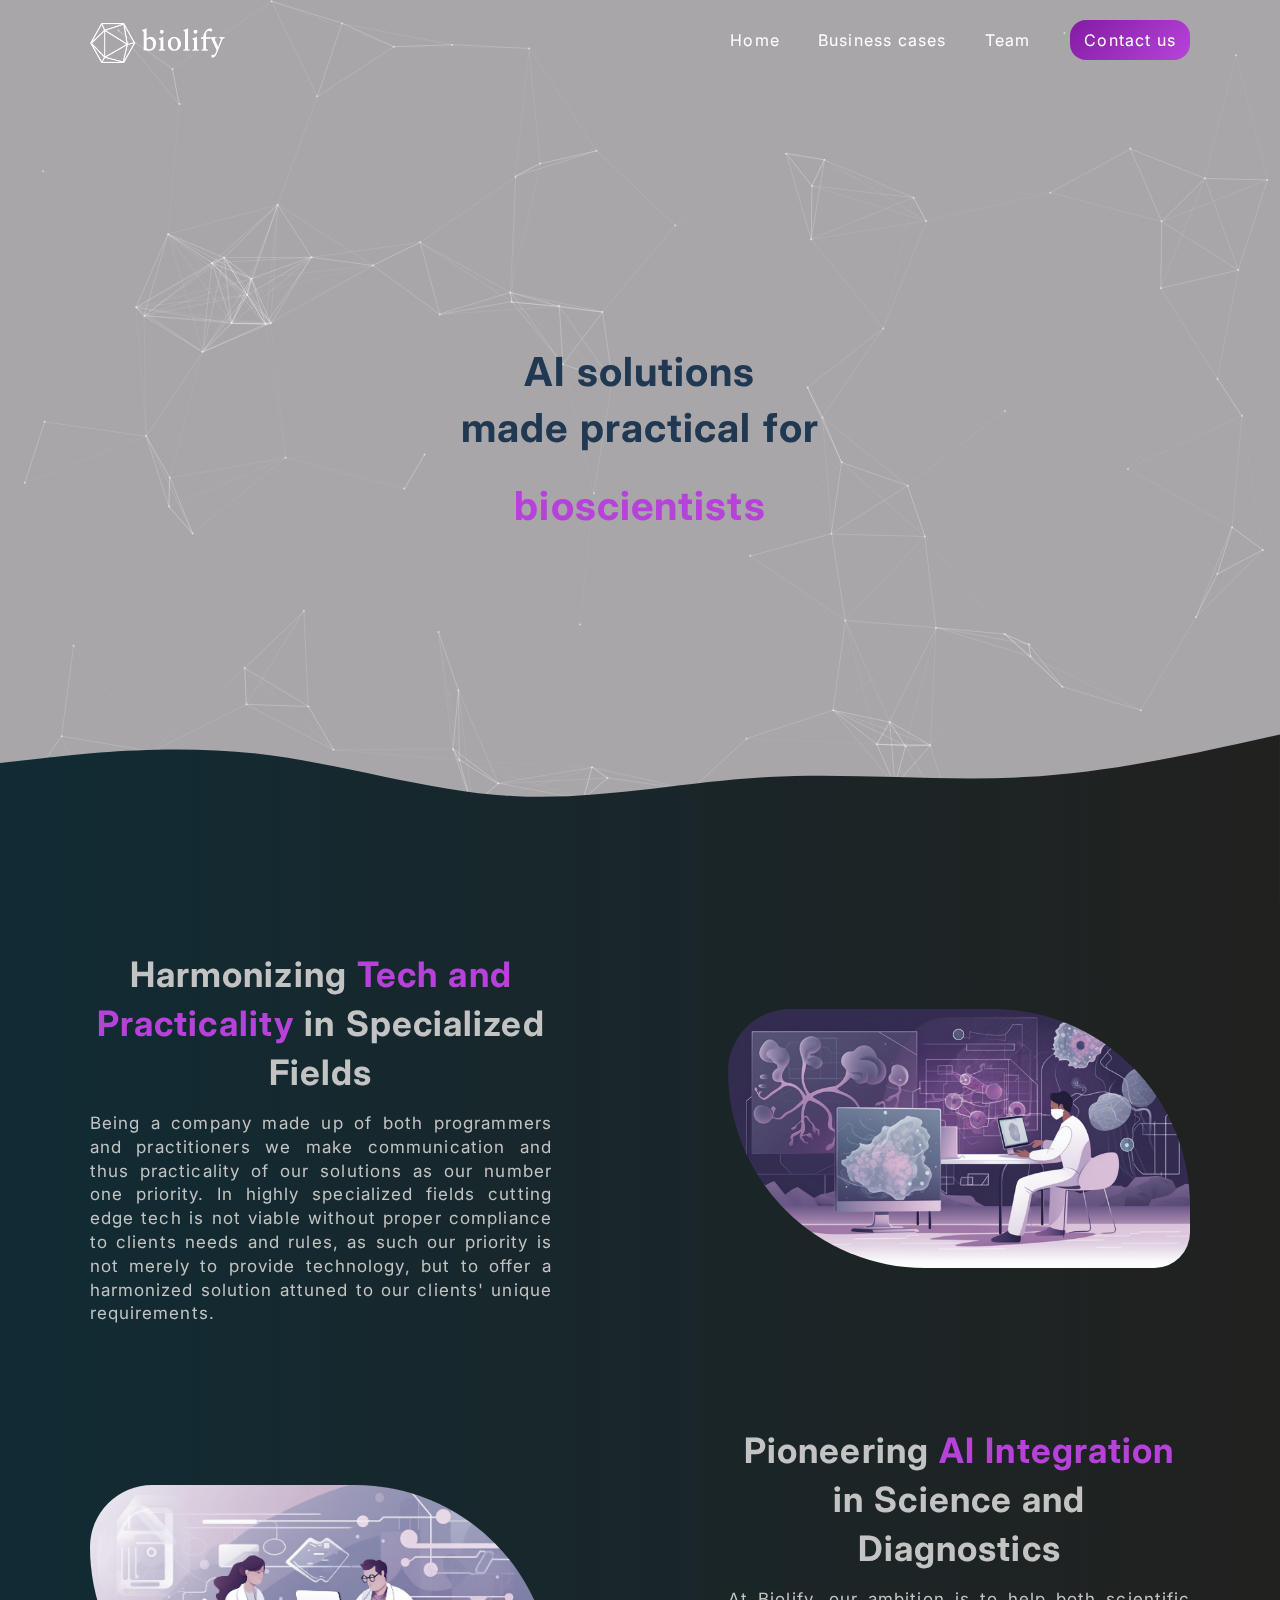
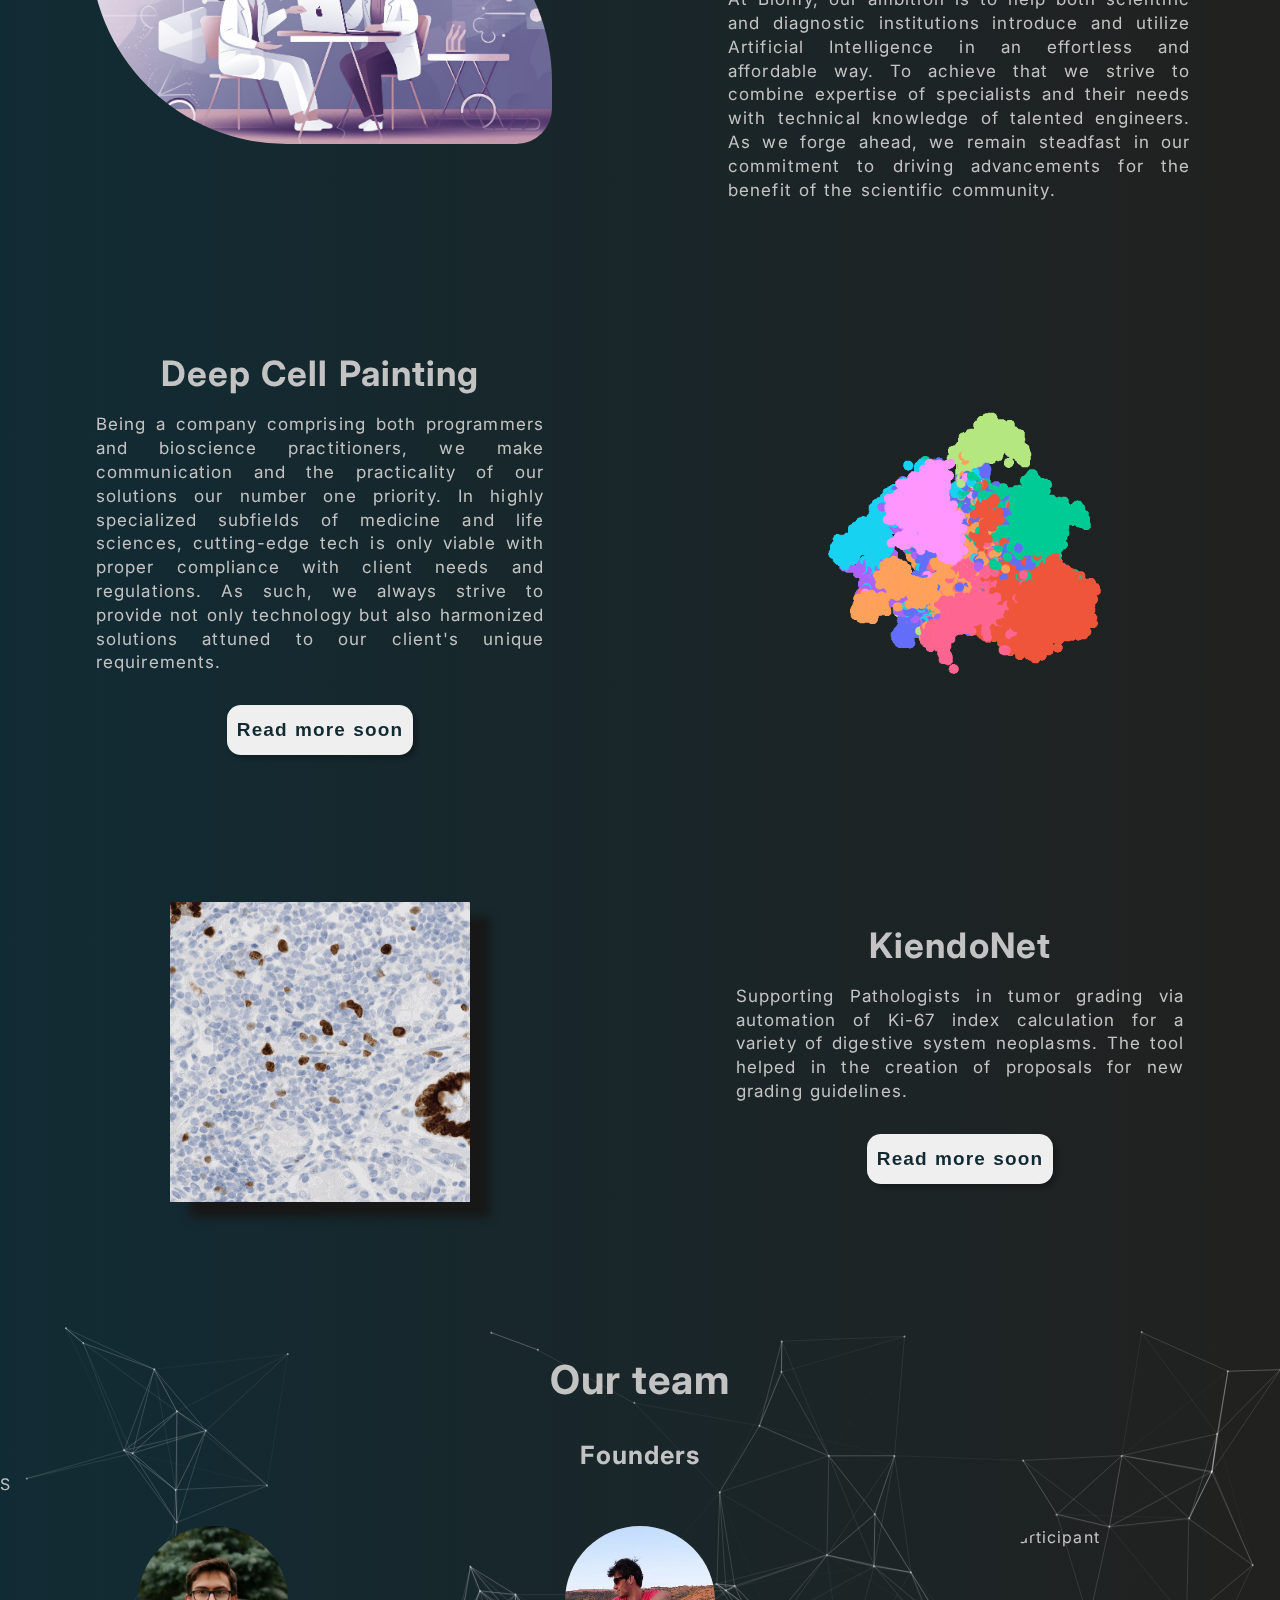
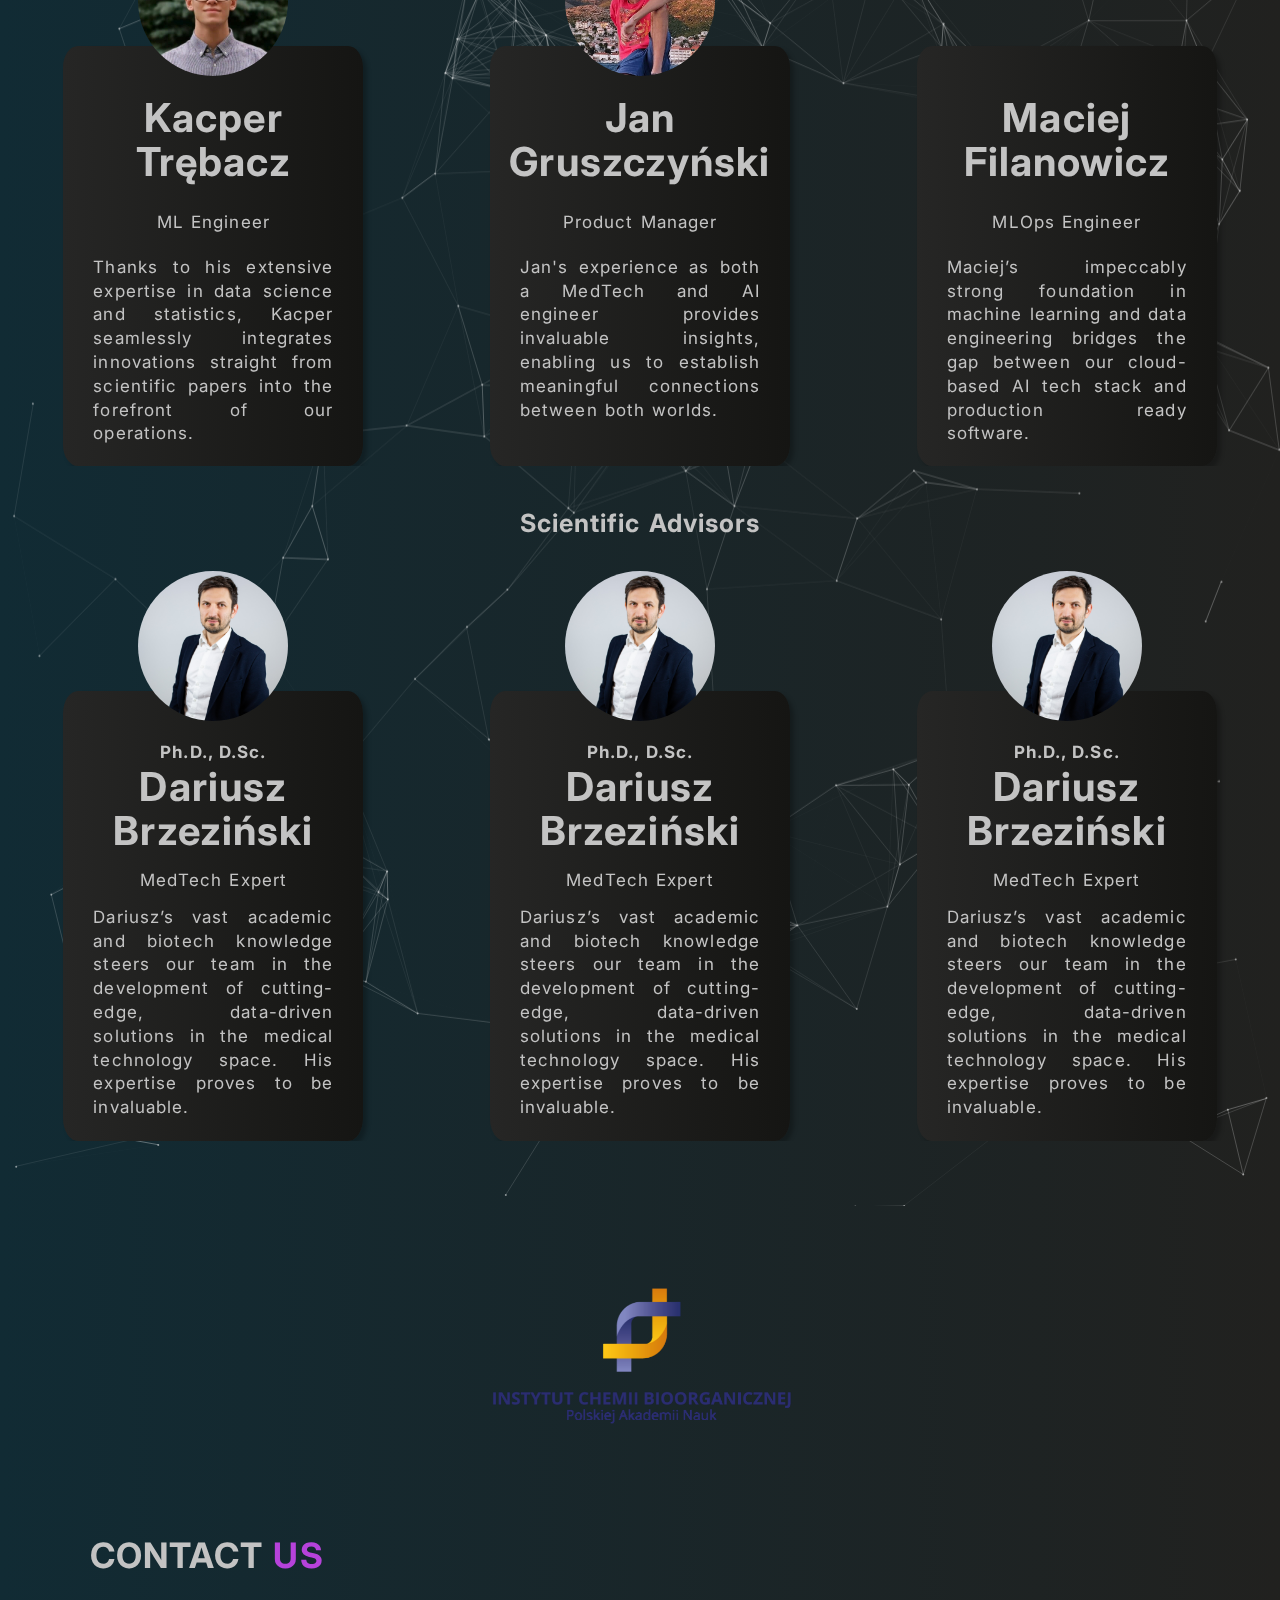
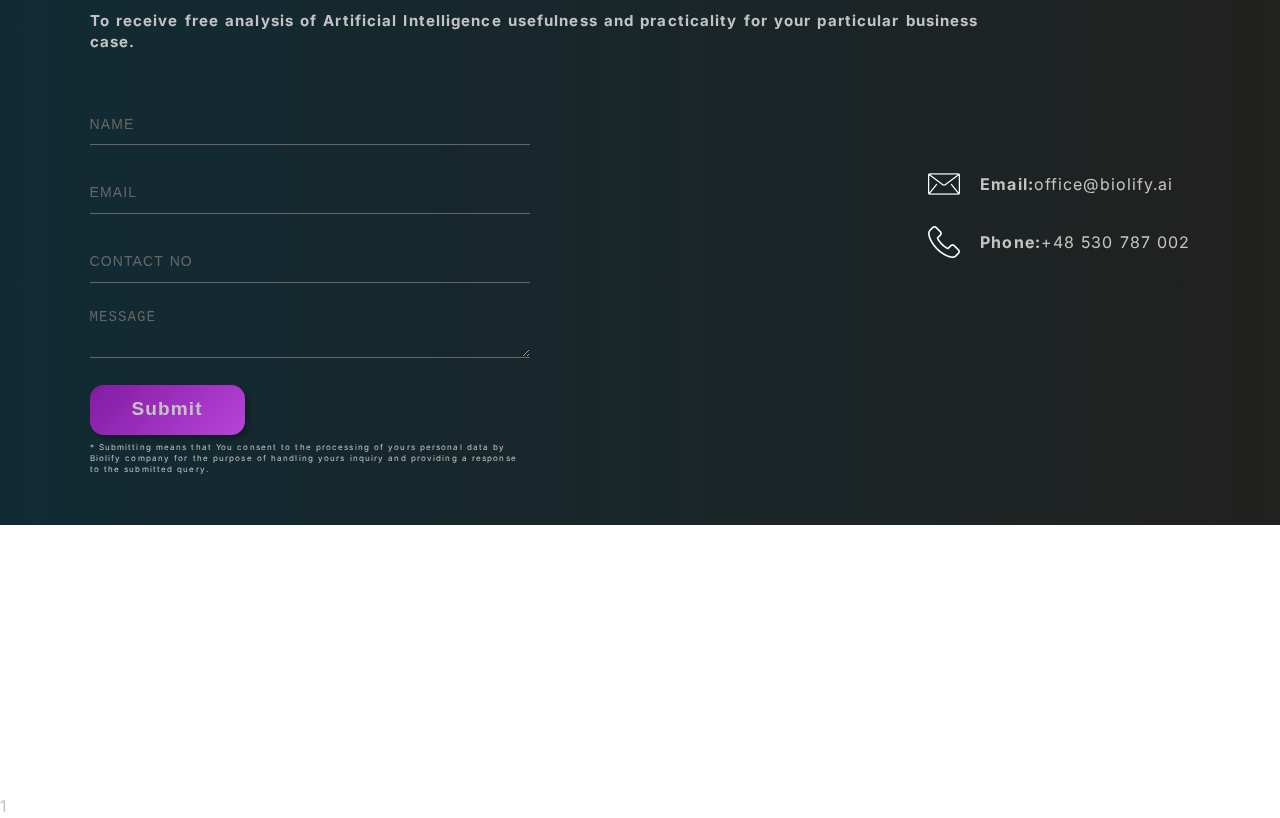
==== commit 65355199: "push" ====
--- a/index.html
+++ b/index.html
@@ -1,4 +1,4 @@
-<!DOCTYPE html>
+<!DOCTYPE html> 
 <html lang="en">
   <head>
     <meta charset="UTF-8" />
@@ -11,11 +11,12 @@
     <link
       href="https://fonts.googleapis.com/css2?family=Inter&display=swap"
       rel="stylesheet"
-    />
+    />  <link rel="stylesheet" href="https://cdn.jsdelivr.net/npm/swiper@9/swiper-bundle.min.css" />
     <script src="https://code.jquery.com/jquery-3.6.0.min.js"></script>
+    <script src="https://www.google.com/recaptcha/api.js"></script>
   </head>
   <body>
-    <header class="GreenGradient">
+    <header>
       <nav id="nav">
         <div class="navContainer">
           <a href="#contact" class="smooth-scroll"
@@ -54,15 +55,57 @@
           AI solutions <br />
           made practical for
         </h1>
-        <div class="words">
-          <span>bioscientists</span>
-          <span>physicians</span>
-          <span>bioscientists</span>
-        </div>
+        <div class="swiper hero-swiper">
+          <div class="swiper-wrapper">
+            <div class="swiper-slide">
+              <span>bioscientists</span>
+            </div>
+            <div class="swiper-slide">
+              <span>physicians</span>
+            </div>
+            <div class="swiper-slide">
+              <span>bioscientists</span>
+            </div>
+            <div class="swiper-slide">
+              <span>physicians</span>
+            </div>
+          </div>
+        </div>
+        <svg xmlns="http://www.w3.org/2000/svg" viewBox="0 0 1440 320">
+          <path fill="url(#gradient)" fill-opacity="1" d="M0,64L48,58.7C96,53,192,43,288,53.3C384,64,480,96,576,101.3C672,107,768,85,864,80C960,75,1056,85,1152,80C1248,75,1344,53,1392,42.7L1440,32L1440,320L1392,320C1344,320,1248,320,1152,320C1056,320,960,320,864,320C768,320,672,320,576,320C480,320,384,320,288,320C192,320,96,320,48,320L0,320Z" style="fill: url(#gradient);"></path>
+          <defs>
+            <linearGradient id="gradient" class="GreenGradient" x1="0" y1="0" x2="1" y2="0">
+              <stop offset="0%" stop-color="rgb(17, 43, 52)" />
+              <stop offset="100%" stop-color="rgb(33, 33, 31)" />
+              <stop offset="100%" stop-color="rgb(14, 34, 41)" />
+            </linearGradient>
+          </defs>
+        </svg>
+        
+          
       </section>
     </header>
     <main class="GreenGradient">
-      <section class="BlackGradient" id="features">
+      <section class="" id="features">
+        <div class="feature" id="second-feature">
+          <div class="feature-description Container50">
+            <h2>
+              Harmonizing
+              <span style="color: var(--purple)"> Tech and Practicality </span
+              >in Specialized Fields
+            </h2>
+            <p>
+              Being a company made up of both programmers and practitioners we
+              make communication and thus practicality of our solutions as our
+              number one priority. In highly specialized fields cutting edge
+              tech is not viable without proper compliance to clients needs and
+              rules, as such our priority is not merely to provide technology,
+              but to offer a harmonized solution attuned to our clients' unique
+              requirements.
+            </p>
+          </div>
+          <img src="/img/2.png" alt="Tech-Practicality-img" />
+        </div> 
         <div class="feature" id="first-feature">
           <img src="/img/1.png" alt="AI-Integration-img" />
           <div class="feature-description Container50">
@@ -82,28 +125,9 @@
             </p>
           </div>
         </div>
-        <div class="feature" id="second-feature">
-          <div class="feature-description Container50">
-            <h2>
-              Harmonizing
-              <span style="color: var(--purple)"> Tech and Practicality </span
-              >in Specialized Fields
-            </h2>
-            <p>
-              Being a company made up of both programmers and practitioners we
-              make communication and thus practicality of our solutions as our
-              number one priority. In highly specialized fields cutting edge
-              tech is not viable without proper compliance to clients needs and
-              rules, as such our priority is not merely to provide technology,
-              but to offer a harmonized solution attuned to our clients' unique
-              requirements.
-            </p>
-          </div>
-          <img src="/img/2.png" alt="Tech-Practicality-img" />
-        </div>
       </section>
       <section class="projects" id="projects">
-        <div class="project">
+        <div class="project" id="first-project">
           <div class="project-description Container50">
             <h2>Deep Cell Painting</h2>
             <p>
@@ -117,12 +141,12 @@
             alt="cell-Painting-project"
           />
         </div>
-        <div class="project" id="first-project">
+        <div class="project" id="kiendo-net">
           <img
             class="Container50"
             src="img/grading.gif"
             alt="Kiendo-net-project"
-            style="filter: drop-shadow(20px 15px 4px #171717)"
+            
           />
           <div class="project-description Container50" id="second-project">
             <h2>KiendoNet</h2>
@@ -141,98 +165,122 @@
         <div id="particles-js-team"></div>
         <h2>Our team</h2>
           <h3>Founders</h3>
-        <div class="developers">
-          <img src="./img/next.png" class="arrow-team-btn arrow-prev" id="arrow-prev-developers" alt="arrow-next">
-          <img src="./img/next.png" class="arrow-team-btn arrow-next" id="arrow-next-developers" alt="arrow-next">
-          <div class="developer participant fade-in BlackGradient" id="first-dev">
-            <img src="/img/kacper.jpeg" alt="participant" />
-            <div class="participant__data">
-              <h2>
-                Kacper<br />
-                Trębacz
-              </h2>
-              <p class="participant__position">ML Engineer</p>
-              <p class="participant__description">
-                Thanks to his extensive expertise in data science and
-                statistics, Kacper seamlessly integrates innovations straight
-                from scientific papers into the forefront of our operations.
-              </p>
-            </div>
-          </div>
-          <div class="developer participant active-participant fade-in BlackGradient" id="second-dev">
-            <img src="/img/photo_jan_gru2.jpg" alt="participant" />
-            <div class="participant__data">
-              <h2>Jan <br />Gruszczyński</h2>
-              <p class="participant__position">Product Manager</p>
-              <p class="participant__description">
-                Jan's experience as both a MedTech and AI engineer provides
-                invaluable insights, enabling us to establish meaningful
-                connections between both worlds.
-              </p>
-            </div>
-          </div>
-          <div class="developer participant fade-in BlackGradient" id="third-dev">
-            <img src="/img/maciej_filanowicz.png " alt="participant" />
-            <div class="participant__data">
-              <h2>Maciej <br />Filanowicz</h2>
-              <p class="participant__position">MLOps Engineer</p>
-              <p class="participant__description">
-                Maciej’s impeccably strong foundation in machine learning and
-                data engineering bridges the gap between our cloud-based AI tech
-                stack and production ready software.
-              </p>
-            </div>
-          </div>
-        </div>
-          <h3>Scientific Advisors</h3>
-        <div class="mentors">
-          <img src="./img/next.png" class="arrow-team-btn arrow-prev" id="arrow-prev-mentors" alt="arrow-next">
-          <img src="./img/next.png" class="arrow-team-btn arrow-next" id="arrow-next-mentors" alt="arrow-next">
-          <div class="mentor participant BlackGradient" id="first-mentor">
-            <img src="img/Darek.jpg" alt="participant" />
-            <div class="participant__data">
-              <h2 style="text-align: center">
-                <p> Ph.D., D.Sc.</p> 
-                Dariusz</br> Brzeziński
-              </h2>
-              <p class="participant__position">MedTech Expert</p>
-              <p class="participant__description">
-                Dariusz’s vast academic and biotech knowledge steers our team in
-                the development of cutting-edge, data-driven solutions in the
-                medical technology space. His expertise proves to be invaluable.
-              </p>
-            </div>
-            
-          </div> <div class="mentor participant active-participant BlackGradient" id="second-mentor">
-            <img src="img/Darek.jpg" alt="participant" />
-            <div class="participant__data">
-              <h2 style="text-align: center">
-                <p >MD</p> 
-                Michał </br> Dopierała
-              </h2>
-              <p class="participant__position">Surgical Pathologist</p>
-              <p class="participant__description">
-                Dariusz’s vast academic and biotech knowledge steers our team in
-                the development of cutting-edge, data-driven solutions in the
-                medical technology space. His expertise proves to be invaluable.
-              </p>
-            </div>
-            
-          </div> <div class="mentor participant BlackGradient" id="third-mentor">
-            <img src="img/Darek.jpg" alt="participant" />
-            <div class="participant__data">
-              <h2 style="text-align: center">
-                <p> Ph.D., D.Sc.</p> 
-                Dariusz</br> Brzeziński
-              </h2>
-              <p class="participant__position">MedTech Expert</p>
-              <p class="participant__description">
-                Dariusz’s vast academic and biotech knowledge steers our team in
-                the development of cutting-edge, data-driven solutions in the
-                medical technology space. His expertise proves to be invaluable.
-              </p>
-            </div>
-            
+          <div class="developers-slide-container swiper"> S
+                <div class="card-wrapper swiper-wrapper">
+                  <div class="card swiper-slide">
+                    <div class="developer participant BlackGradient " id="first-dev">
+                      <img src="/img/kacper.jpeg" alt="participant" />
+                      <div class="participant__data">
+                        <h2>
+                          Kacper<br />
+                          Trębacz
+                        </h2>
+                        <p class="participant__position">ML Engineer</p>
+                        <p class="participant__description">
+                          Thanks to his extensive expertise in data science and
+                          statistics, Kacper seamlessly integrates innovations straight
+                          from scientific papers into the forefront of our operations.
+                        </p>
+                      </div>
+                    </div>
+                  </div>
+                  <div class="card swiper-slide">
+                    <div class="developer participant BlackGradient" id="second-dev">
+                      <img src="/img/photo_jan_gru2.jpg" alt="participant" />
+                      <div class="participant__data">
+                        <h2>Jan <br />Gruszczyński</h2>
+                        <p class="participant__position">Product Manager</p>
+                        <p class="participant__description">
+                          Jan's experience as both a MedTech and AI engineer provides
+                          invaluable insights, enabling us to establish meaningful
+                          connections between both worlds.
+                        </p>
+                      </div>
+                    </div>
+                  </div>
+                  <div class="card swiper-slide">
+                    <div class="developer participant BlackGradient" id="third-dev">
+                      <img src="/img/maciej_filanowicz.png " alt="participant" />
+                      <div class="participant__data">
+                        <h2>Maciej <br />Filanowicz</h2>
+                        <p class="participant__position">MLOps Engineer</p>
+                        <p class="participant__description">
+                          Maciej’s impeccably strong foundation in machine learning and
+                          data engineering bridges the gap between our cloud-based AI tech
+                          stack and production ready software.
+                        </p>
+                      </div>
+                      </div>
+                  </div>
+              </div> 
+            <div class="swiper-pagination-developers"></div>
+        </div>
+        <h3>Scientific Advisors</h3>
+      <div class="mentors-slide-container swiper">
+          <div class="card-wrapper swiper-wrapper">
+            <div class="card swiper-slide">
+              <div class="mentor participant BlackGradient" id="third-mentor">
+                <img src="img/Darek.jpg" alt="participant" />
+                <div class="participant__data">
+                  <h2 style="text-align: center">
+                    <p> Ph.D., D.Sc.</p> 
+                    Dariusz</br> Brzeziński
+                  </h2>
+                  <p class="participant__position">MedTech Expert</p>
+                  <p class="participant__description">
+                    Dariusz’s vast academic and biotech knowledge steers our team in
+                    the development of cutting-edge, data-driven solutions in the
+                    medical technology space. His expertise proves to be invaluable.
+                  </p>
+                </div>
+                
+            </div>
+            </div>
+            <div class="card swiper-slide">
+              <div class="mentor participant BlackGradient" id="third-mentor">
+                <img src="img/Darek.jpg" alt="participant" />
+                <div class="participant__data">
+                  <h2 style="text-align: center">
+                    <p> Ph.D., D.Sc.</p> 
+                    Dariusz</br> Brzeziński
+                  </h2>
+                  <p class="participant__position">MedTech Expert</p>
+                  <p class="participant__description">
+                    Dariusz’s vast academic and biotech knowledge steers our team in
+                    the development of cutting-edge, data-driven solutions in the
+                    medical technology space. His expertise proves to be invaluable.
+                  </p>
+                </div>
+                
+              </div>
+            </div>
+            <div class="card swiper-slide">
+              <div class="mentor participant BlackGradient " id="first-mentor">
+                <img src="img/Darek.jpg" alt="participant" />
+                <div class="participant__data">
+                  <h2 style="text-align: center">
+                    <p> Ph.D., D.Sc.</p> 
+                    Dariusz</br> Brzeziński
+                  </h2>
+                  <p class="participant__position">MedTech Expert</p>
+                  <p class="participant__description">
+                    Dariusz’s vast academic and biotech knowledge steers our team in
+                    the development of cutting-edge, data-driven solutions in the
+                    medical technology space. His expertise proves to be invaluable.
+                  </p>
+                </div>
+              </div>
+            </div>
+          </div>
+        <div class="swiper-pagination-mentors"></div>
+      </div>
+    
+      </section>
+      <section class="GreenGradient swiper-container swiper-container-free-mode">
+        <div class="swiper-wrapper">
+          <div class="swiper-slide slide__logo"><img src="/img/pan_logo.png" alt="Polska_Akademia_Nauk_Logo"/>
+          </div>
+          <div class="swiper-slide slide__logo"><img src="/img/ichbpan_logo.png" alt="Instytut_Chemii_Bioorganicznej"/>
           </div>
         </div>
       </section>
@@ -287,16 +335,20 @@
                     required
                   ></textarea>
                 </div>
-                <input
-                  class="checkout-btn"
+                <button
+                  class="g-recaptcha checkout-btn"
                   id="form-btn"
+                  data-sitekey="6Le9ebomAAAAAI0HdGhod4IEzuTdkX3cjDPwR9vx" 
+                  data-callback='onSubmit' 
+                  data-action='submit'
                   type="submit"
                   value="Submit"
-                />
+                >Submit</button>
               </div>
             </div>
+            <div class="agreement">* Submitting means that You consent to the processing of yours personal data by Biolify company for the purpose of handling yours inquiry and providing a response to the submitted query.
+            </div>
           </form>
-
           <div class="contact-data">
             <ul>
               <li>
@@ -316,11 +368,11 @@
         <div class="contact-footer">
           <ul>
             <li id="contact-Brand">
-              <img src="img/biolify_icon.png" style="height: 25px" alt="logo" />
+              <img src="img/biolify_icon.png" style="height: 18px" alt="logo" />
 
               <b>Biolify</b>
             </li>
-            <li>
+            <li id="contact-Email">
               <img src="img/mail.png" style="width: 20px" alt="mail icon" />
               office@biolify.ai
             </li>
@@ -332,6 +384,10 @@
               />
               Poznań
             </li>
+            <li><p id="copyrights">
+              Copyright © 2023 by Biolify </br> 
+      All Rights Reserved
+            </p></li>
           </ul>
         </div>
         <div class="segments">
@@ -366,11 +422,8 @@
           </div>
         </div>
       </div>
-      <p id="copyrights">
-        Copyright © 2023 by Biolify </br> 
-All Rights Reserved
-      </p>
-    </footer>
+      
+    </footer> <script src="https://cdn.jsdelivr.net/npm/swiper@9/swiper-bundle.min.js"></script>1
     <script src="js/index.js"></script>
     <script src="js/particles.js"></script>
     <script src="js/app.js"></script>
--- a/css/style.css
+++ b/css/style.css
@@ -4,13 +4,15 @@
   --purple: #b642da;
   --text-color: #c3c3c3;
   --backgroundblack: #21211f;
-  --max-width-Desktop: 1200px;
+  --max-width-Desktop: 1400px;
+  --standard-width: 86%;
   --border-radius: 16px;
   --h2-margin-bottom: 15px;
-  --height-footer: 300px;
+  --height-footer:270px;
   --descriptions-width: 70%;
   --feature-img-grayscale: 65%;
 }
+
 * {
   color: var(--text-color);
   padding: 0px;
@@ -149,6 +151,7 @@
   align-items: center;
   width: 86%;
   justify-content: space-between;
+  max-width: var(--max-width-Desktop);
 }
 .navContainer img {
   transform: translateY(6px);
@@ -182,6 +185,7 @@
   right: 0px;
   background-color: var(--backgroundblack);
   z-index: 3;
+  transition: width 0.5s;
 }
 .menu ul {
   display: block;
@@ -198,6 +202,7 @@
 }
 .navContainer a {
   text-decoration: none;
+  color: white;
 }
 
 #contact-btn {
@@ -221,43 +226,39 @@
   align-items: center;
   flex-direction: column;
   text-align: center;
+  position: relative;
+  background-color: rgb(168, 166, 169);
+}
+#hero h1{
+  color: var(--indigo);
+  z-index: 1;
+}
+#hero svg{
+  position: absolute;
+  bottom: -10%;
+}
+.hero-swiper{
+  width: 300px;
+  height: 100px;
+  z-index: 1;
+}
+.hero-swiper .swiper-slide{
+  display: flex;
+  justify-content: center;
+  align-items: center;
+}
+.hero-swiper span{
+  color: var(--purple);
+  font-weight: bold;
+  font-size: 40px;
 }
 
 #particles-js-hero {
   position: absolute;
   width: 100vw;
   height: 100vh;
-}
-
-.words {
-  position: relative;
-  height: 55px;
-  overflow: hidden;
-  user-select: none;
-}
-.words span {
-  display: block;
-  font-weight: bold;
-  font-size: 40px;
-  height: 80px;
-  padding-left: 10px;
-  color: var(--purple);
-  animation: spin_words 15s infinite ease-in-out;
-}
-
-@keyframes spin_words {
-  0%,
-  100% {
-    transform: translateY(0%);
-  }
-  25%,
-  75% {
-    transform: translateY(-100%);
-  }
-  50% {
-    transform: translateY(-200%);
-  }
-}
+} 
+
 /* main */
 
 main {
@@ -269,48 +270,84 @@
 
 #features {
   width: 100%;
-  height: 1000px;
+  display: flex;
+  justify-items: center;
+  align-items: center;
+  flex-direction: column;
 }
 .feature {
   height: 50%;
-  width: 100%;
+  width: 86%;
   display: flex;
   transition: all 0.2s ease-in-out;
   position: relative;
+  max-width: var(--max-width-Desktop);
+  display: flex;
+  justify-content: space-between;
+  align-items: center;
 }
 .feature-description {
   display: flex;
   flex-direction: column;
   align-items: center;
   justify-content: center;
+  width: 42%;
 }
 .feature-description h2,
 .feature-description p {
-  width: var(--descriptions-width);
+  width:100%;
 }
 .feature-description h2 {
+  text-align: center;
   margin-bottom: var(--h2-margin-bottom);
 }
 .feature-description p {
   text-align: justify;
 }
 .feature img {
-  width: 50%;
+  width: 42%;
   height: 100%;
   object-fit: cover;
   filter: grayscale(var(--feature-img-grayscale));
   transition: all 0.2s ease-in-out;
+  -webkit-border-top-left-radius: 70px;
+-webkit-border-top-right-radius: 222px;
+-webkit-border-bottom-right-radius: 40px;
+-webkit-border-bottom-left-radius: 222px;
+-moz-border-radius-topleft: 70px;
+-moz-border-radius-topright: 222px;
+-moz-border-radius-bottomright: 40px;
+-moz-border-radius-bottomleft: 222px;
+border-top-left-radius: 70px;
+border-top-right-radius: 222px;
+border-bottom-right-radius: 40px;
+border-bottom-left-radius: 222px;
 }
 .feature:hover img {
   filter: grayscale(0%);
 }
 
+#second-feature{
+  margin-top: 50px;
+  margin-bottom: 100px;
+}
+
 /* projects */
-
+.projects{
+  display: flex;
+  flex-direction: column;
+  justify-content: center;
+  align-items: center;
+  margin-top: 50px;
+}
 .project {
   display: flex;
   align-items: center;
   height: 500px;
+  max-width: calc(var(--max-width-Desktop) + 250px);
+}
+#first-project{
+  margin-top:50px;
 }
 .project-description {
   display: flex;
@@ -323,6 +360,7 @@
   width: var(--descriptions-width);
 }
 .project-description h2 {
+  text-align: center;
   margin-bottom: var(--h2-margin-bottom);
 }
 .project-description p {
@@ -348,6 +386,10 @@
   max-height: 400px;
   object-fit: contain;
 }
+#kiendo-net img{
+  height: 60%;
+  filter: drop-shadow(20px 15px 4px #171717)
+}
 
 /* team */
 
@@ -356,54 +398,43 @@
   flex-direction: column;
   justify-content: center;
   align-items: center;
-  height: 1600px;
   position: relative;
+  padding-top:50px;
 }
 #team h2 {
   margin-bottom: 30px;
+  font-size: 40px;
+}
+#team h3{
+  font-size: 25px;
 }
 #particles-js-team{
   position: absolute;
   width: 100%;
   height: 100%;
 }
-.arrow-team-btn{
-  width: 64px;
-  height: 64px;
-  position: absolute;
-  z-index: 3;
-  top: 150px;
-  display: none;
-}
-
-#arrow-next-developers, #arrow-prev-developers {
-  top: 500px;
-}
-
-#arrow-next-mentors, #arrow-prev-mentors{
-  top: 1250px;
-}
-
-#arrow-next-developers,#arrow-next-mentors{
-  right: 0px;
-}
-#arrow-prev-developers, #arrow-prev-mentors{
-  left: 0px;
-  transform: rotate(180deg);
-}
-
-.developers {
-  display: flex;
-  margin: 200px 0px 100px 0px;
-  width: 86%;
-  justify-content: space-between;
-}
-.mentors {
-  display: flex;
-  margin-top: 200px;
-  width: 86%;
-  justify-content: space-between;
-}
+.developers-slide-container, .mentors-slide-container{
+  max-width: calc(var(--max-width-Desktop) + 250px);
+  width: 100%;
+  padding: 40px 0;
+  margin-bottom: 40px;
+}
+.swiper-slide{
+  display: flex !important;
+  justify-content: center;
+}
+.card-wrapper{
+  margin-top: 150px;
+  margin-right: 0px;
+}
+.swiper-pagination-mentors .custom-pagination-bullet, .swiper-pagination-developers .custom-pagination-bullet {
+  background-color: var(--purple);
+}
+.swiper-pagination-developers, .swiper-pagination-mentors{
+  display: flex;
+  justify-content: center;
+}
+
 .participant {
   position: relative;
   border-radius: 5%;
@@ -412,6 +443,8 @@
   height: 420px;
   filter: blur(0px);
   transition: all 1.2s ease-in-out;
+  margin-right: 0px;
+  box-shadow: 4px 4px 4px 0px rgba(0, 0, 0, 0.25);
 }
 .participant img {
   height: 150px;
@@ -429,6 +462,7 @@
   height: 100px;
   text-align: center;
   top: 50px;
+  line-height: 1.1;
 }
 .participant__position {
   text-align: center;
@@ -445,21 +479,6 @@
   bottom: 30px;
   left: 10%;
 }
-#first-mentor {
-  opacity: 1;
-}
-#first-dev,
-#second-dev,
-#first-mentor,
-#second-mentor {
-  margin-right: 20px;
-}
-#third-dev,
-#second-dev,
-#third-mentor,
-#second-mentor {
-  margin-left: 20px;
-}
 
 #first-mentor,
 #second-mentor,
@@ -471,12 +490,23 @@
 #third-mentor .participant__description {
   bottom: 55px;
 }
+/* swiper partners */
+.swiper-container-free-mode > .swiper-wrapper{
+  transition-timing-function : linear;
+}
+.slide__logo img{
+  height: 150px;
+}
+.swiper-container{
+  padding-top: 100px;
+}
 
 /* form and contact */
 #contact {
-  display: flex;
-  justify-content: center;
-  height: 700px;
+  margin-top: 100px;
+  display: flex;
+  justify-content: center;
+  padding-bottom: 30px;
 }
 
 .contactContainer {
@@ -485,6 +515,7 @@
   align-items: center;
   width: 86%;
   height: 100%;
+  max-width: var(--max-width-Desktop);
 }
 form {
   position: relative;
@@ -538,6 +569,19 @@
 .app-form-control:focus {
   border-bottom-color: var(--purple);
 }
+.agreement{
+  font-size: 8px;
+  margin-bottom: 20px;
+}
+input:-webkit-autofill,
+input:-webkit-autofill:hover, 
+input:-webkit-autofill:focus, 
+input:-webkit-autofill:active{
+    -webkit-background-clip: text;
+    -webkit-text-fill-color: #ffffff;
+    transition: background-color 5000s ease-in-out 0s;
+    box-shadow: inset 0 0 20px 20px #23232329;
+}
 #form-btn {
   position: absolute;
   width: 100px;
@@ -599,6 +643,7 @@
   width: 86%;
   position: relative;
   top: 70px;
+  max-width: var(--max-width-Desktop);
 }
 .footerContainer li {
   display: flex;
@@ -607,8 +652,8 @@
 .footerContainer li img {
   margin-right: 10px;
 }
-#contact-Brand {
-  margin-bottom: 15px;
+#contact-Email, #contact-Brand{
+  margin-bottom:5px;
 }
 .segments {
   display: flex;
@@ -620,37 +665,57 @@
   pointer-events: auto;
   cursor: pointer;
 }
+.contact-footer{
+  position: relative;
+  height: 100px;
+}
 #copyrights {
   position: absolute;
-  bottom: 50px;
-  left: 7%;
-  width: 90%;
+  bottom: -90px;
+  font-size: 10px;
 }
 
 @media only screen and (max-width: 1100px) {
   /*header */
+  #hero svg{
+    bottom: -1%;
+  }
   /*main*/
-  #features {
-    height: 1300px;
-  }
-  .feature img {
-    object-position: 60% 45%;
+  .feature img{
+    height: 200px;
+    width: 100%;
+    position: absolute;
+    top: 0;
+    filter: grayscale(20%);
+  }
+  .feature{
+    width: 86%;
+    position: relative;
+    padding-top: 180px;
+  }
+  .feature-description{
+    
+  box-shadow: 4px 4px 4px 0px rgba(0, 0, 0, 0.25);
+    width: 100%;
+    padding: 5%;
+    -webkit-border-top-left-radius: 70px;
+    -webkit-border-top-right-radius: 11px;
+    -webkit-border-bottom-right-radius: 62px;
+    -webkit-border-bottom-left-radius: 33px;
+    -moz-border-radius-topleft: 70px;
+    -moz-border-radius-topright: 11px;
+    -moz-border-radius-bottomright: 62px;
+    -moz-border-radius-bottomleft: 33px;
+    border-top-left-radius: 70px;
+    border-top-right-radius: 11px;
+    border-bottom-right-radius: 62px;
+    border-bottom-left-radius: 33px;
+    
+z-index: 1;
+    background-color: var(--backgroundblack);
   }
   
-  .participant{
-    filter: blur(0.1rem);
-  }
-  .active-participant{
-    filter: blur(0px);
-  }
-  .developers,
-  .mentors {
-    width: 1000px;
-    
-  }
-  .arrow-team-btn{
-    display: block;
-  }
+
   /*footer*/
 }
 @media only screen and (max-width: 850px) {
@@ -721,10 +786,7 @@
   }
   /*main*/
   /* feature */
-  .feature img {
-    object-position: 70% 45%;
-    filter: grayscale(20%);
-  }
+  
   /* team */
   #first-mentor,
   #second-mentor,
@@ -765,44 +827,36 @@
     height: 175px;
     top: 30px;
   }
-}
-@media only screen and (max-width: 580px) {
+  #copyrights{
+    bottom: -120px;
+  }
+}
+@media only screen and (max-width: 750px) {
   /* header */
   .menu {
     width: 100vw;
   }
   /* main */
   main {
-    margin-bottom: 400px;
-  }
-
-  /*feature */
-  .feature {
-    justify-content: center;
-    align-items: center;
-  }
-  .feature img {
-    object-position: 65% 50%;
-    width: 100%;
-    filter: grayscale(50%);
-  }
-  .feature-description {
-    position: absolute;
-    background-color: rgba(42, 42, 42, 0.9);
-    box-shadow: 4px 4px 30px 5px #222020;
-    padding: 50px 0px;
-    width: 100%;
-    height: auto;
-    z-index: 1;
-  }
-  .feature-description p,
-  .feature-description h2 {
-    color: white;
-  }
+    margin-bottom: 380px;
+  }
+
   /*projects */
   .project {
     flex-direction: column;
     height: auto;
+    position: relative;
+  }
+  #first-project{
+    margin-top: 0px;
+    padding-top: 50%;
+  }
+  #first-project img{
+    position: absolute;
+    top: 0px;
+  }
+  #first-project button{
+    margin-bottom: 40px;
   }
   .project img {
     margin: 20px 0px;
@@ -821,13 +875,7 @@
   #team {
     padding-top: 50px;
   }
-  #arrow-next-developers, #arrow-prev-developers {
-    top: 550px;
-  }
   
-  #arrow-next-mentors, #arrow-prev-mentors{
-    top: 1300px;
-  }
   /* footer */
   footer {
     height: 400px;
@@ -842,6 +890,9 @@
   .social {
     margin: 20px 10px 10px 0px;
   }
+  #copyrights{
+    bottom: -250px;
+  }
 }
 @media only screen and (max-width: 370px) {
   /* header */
@@ -852,14 +903,9 @@
     top: 0px;
   }
   /* main */
-  #features {
-    height: 1500px;
-  }
+  
   #first-mentor p {
     font-size: 15px;
-  }
-  #contact {
-    height: 800px;
   }
   .contact-data {
     margin-bottom: 70px;
@@ -879,4 +925,7 @@
     left: calc(50% - 75px);
   }
   /* footer */
-}
+  #copyrights{
+    bottom: -280px;
+  }
+}
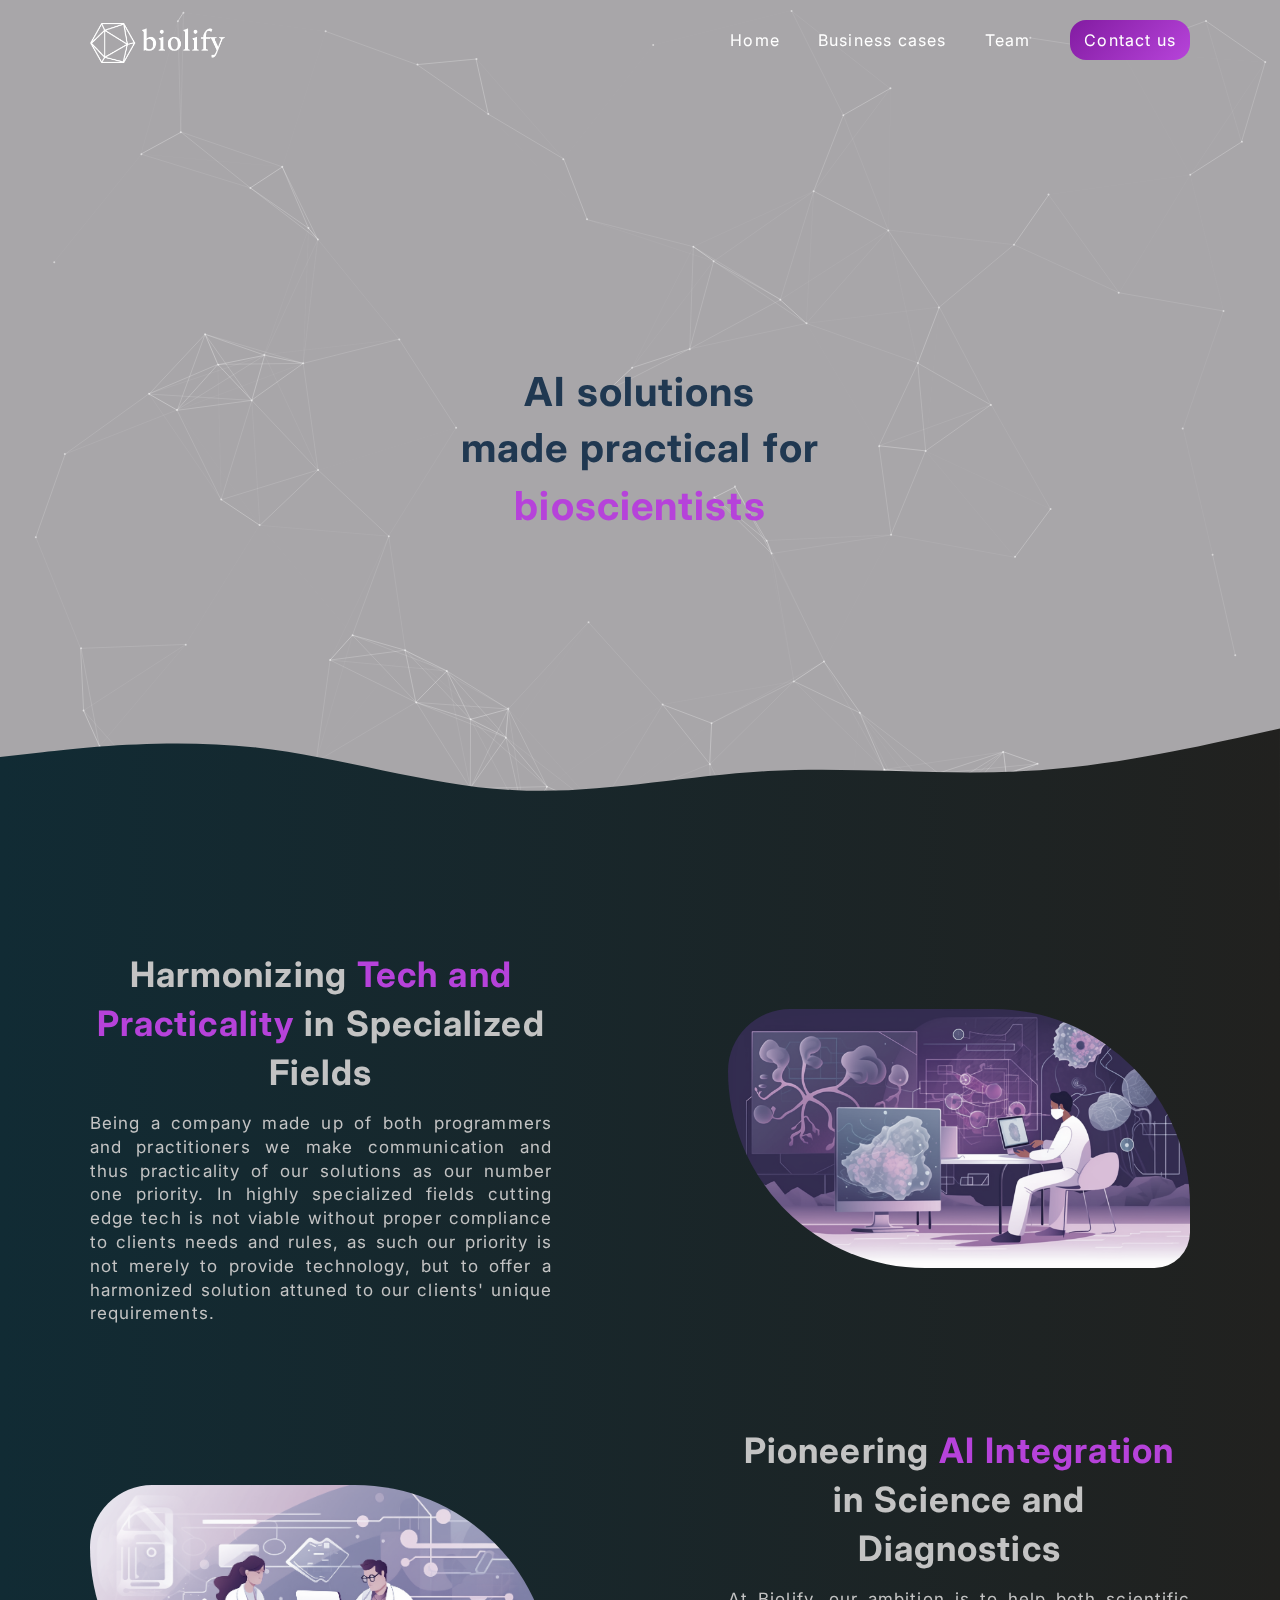
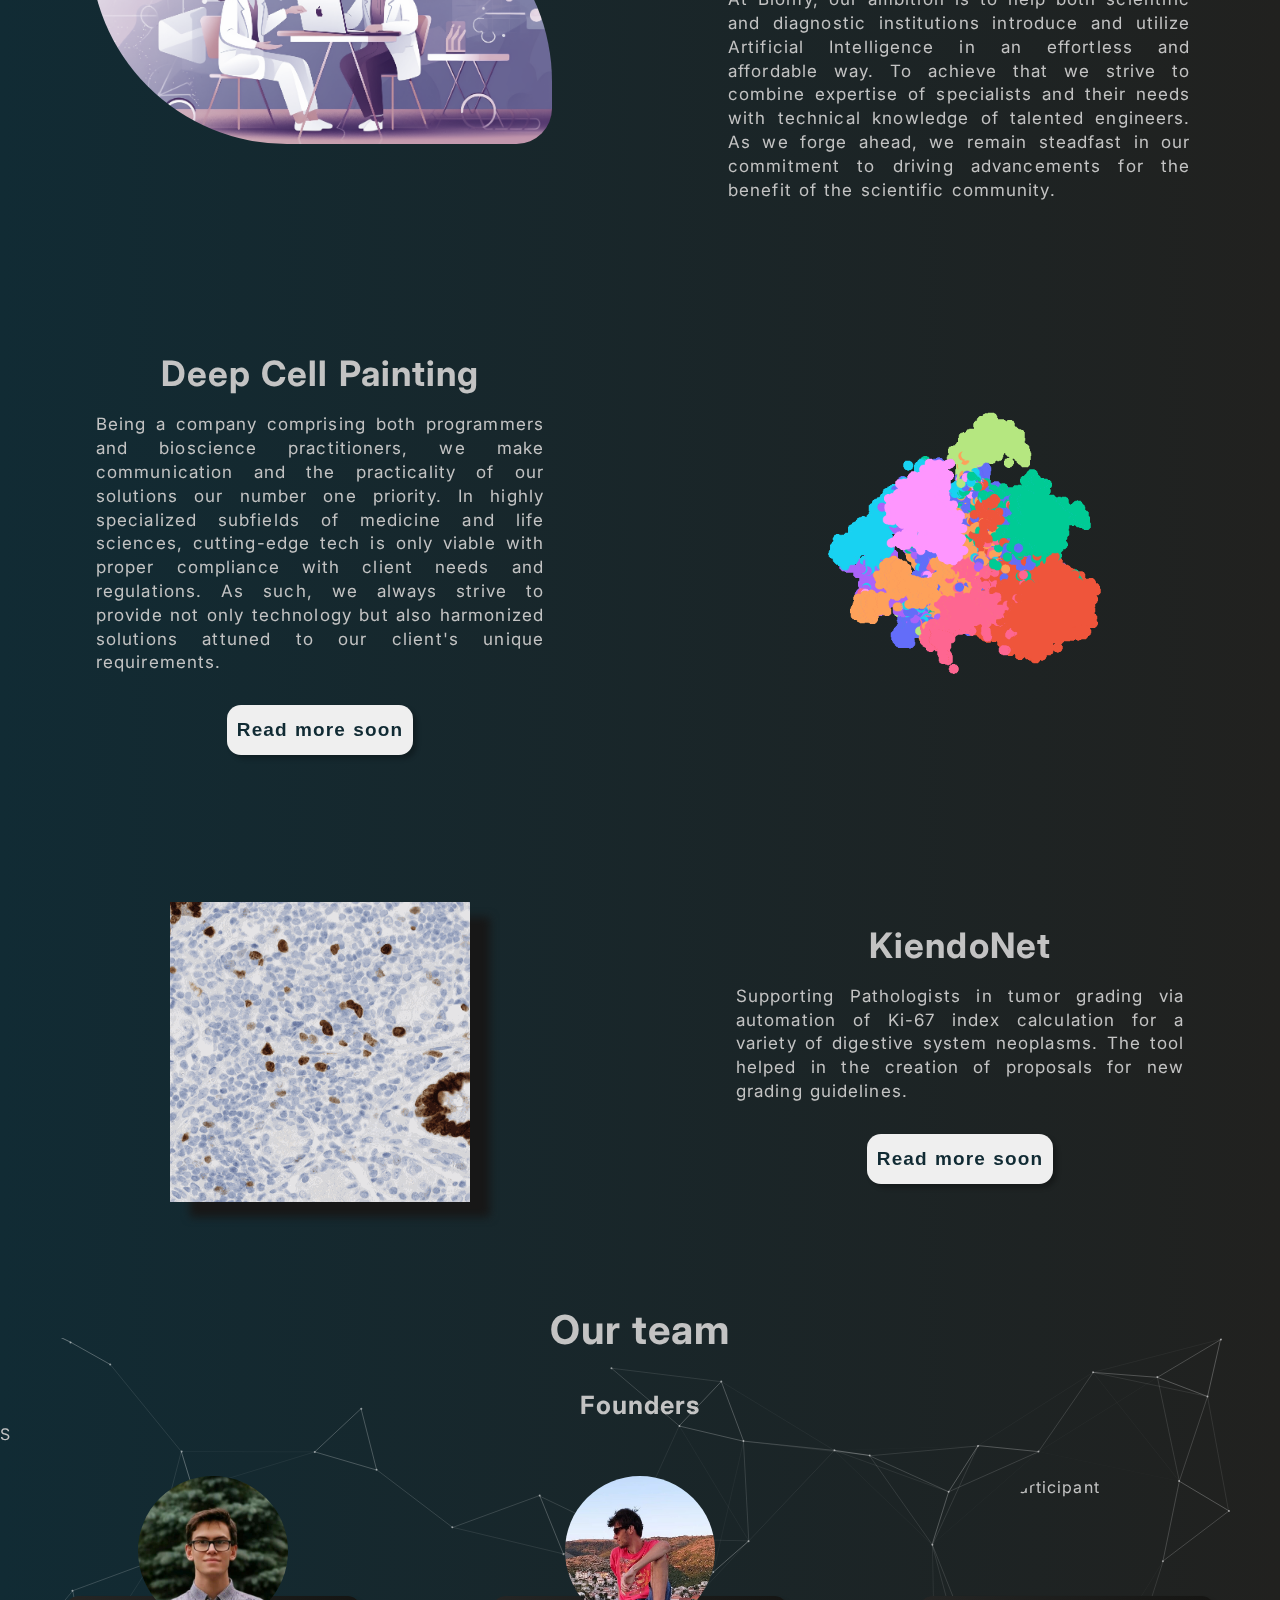
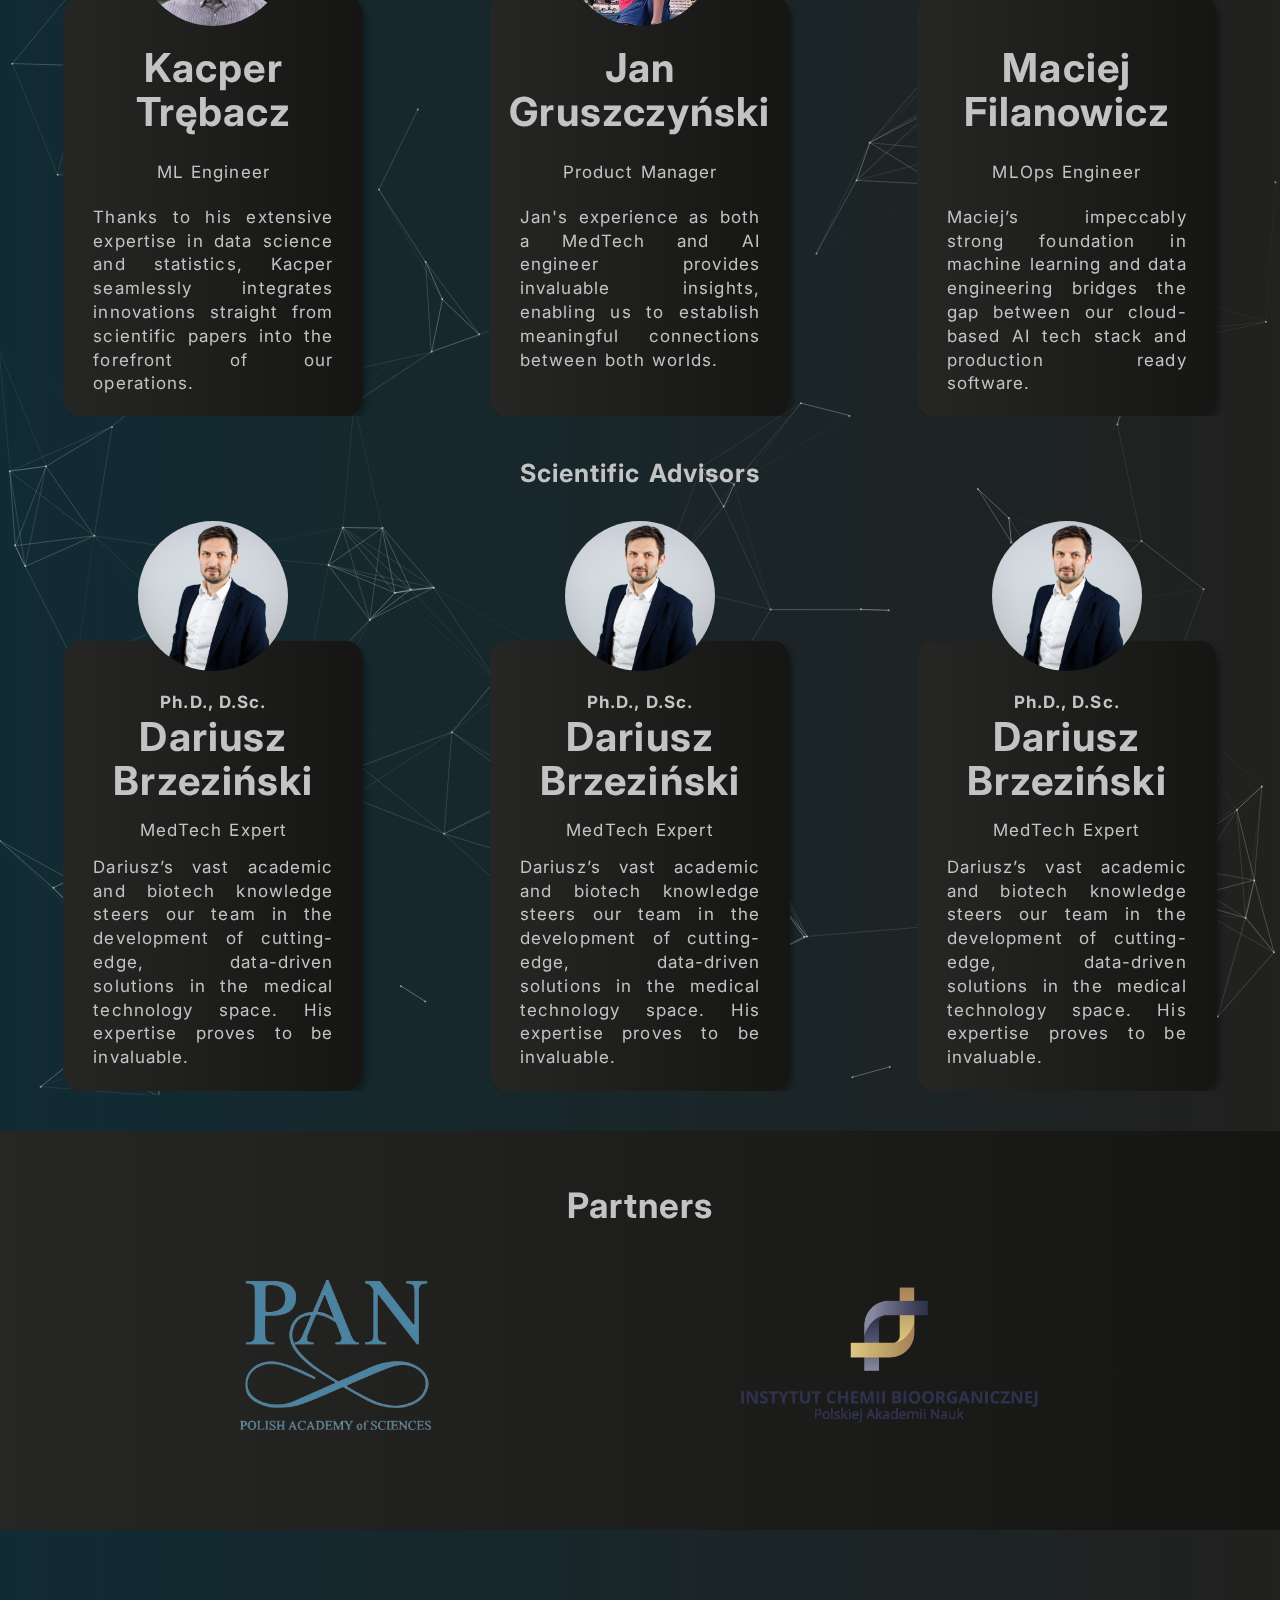
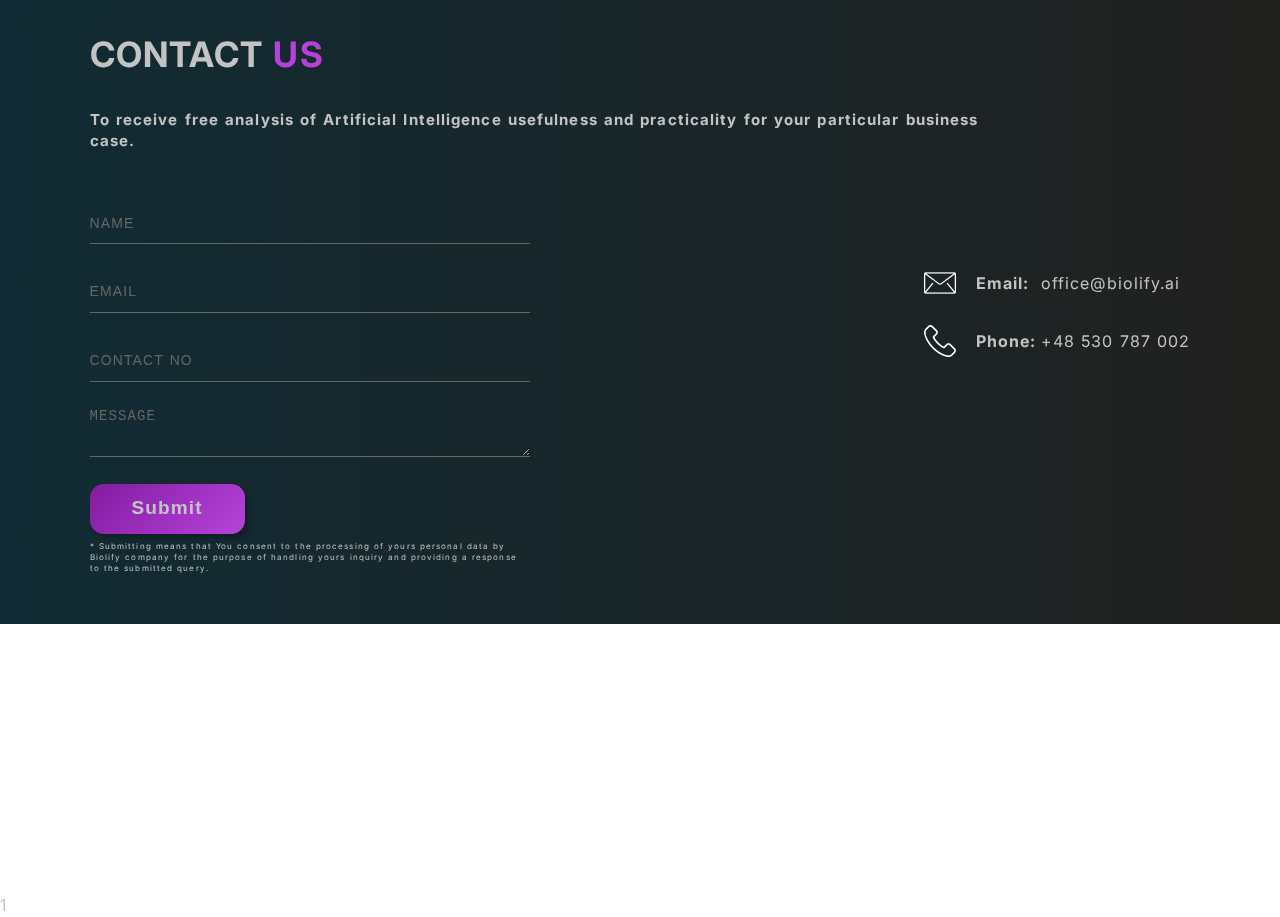
==== commit 45a6aa02: "changes" ====
--- a/index.html
+++ b/index.html
@@ -53,7 +53,7 @@
         <div id="particles-js-hero"></div>
         <h1>
           AI solutions <br />
-          made practical for
+          made practical for <div class="hiddenText">bioscientists and physicians</div>
         </h1>
         <div class="swiper hero-swiper">
           <div class="swiper-wrapper">
@@ -71,6 +71,7 @@
             </div>
           </div>
         </div>
+
         <svg xmlns="http://www.w3.org/2000/svg" viewBox="0 0 1440 320">
           <path fill="url(#gradient)" fill-opacity="1" d="M0,64L48,58.7C96,53,192,43,288,53.3C384,64,480,96,576,101.3C672,107,768,85,864,80C960,75,1056,85,1152,80C1248,75,1344,53,1392,42.7L1440,32L1440,320L1392,320C1344,320,1248,320,1152,320C1056,320,960,320,864,320C768,320,672,320,576,320C480,320,384,320,288,320C192,320,96,320,48,320L0,320Z" style="fill: url(#gradient);"></path>
           <defs>
@@ -276,13 +277,12 @@
       </div>
     
       </section>
-      <section class="GreenGradient swiper-container swiper-container-free-mode">
-        <div class="swiper-wrapper">
-          <div class="swiper-slide slide__logo"><img src="/img/pan_logo.png" alt="Polska_Akademia_Nauk_Logo"/>
-          </div>
-          <div class="swiper-slide slide__logo"><img src="/img/ichbpan_logo.png" alt="Instytut_Chemii_Bioorganicznej"/>
-          </div>
-        </div>
+      <section class="BlackGradient" id="partners">
+        <h2>Partners</h2>
+        <div class="imgContainer">
+        <img src="/img/pan_logo.png" alt="Polska_Akademia_Nauk_Logo"/>
+        <img src="/img/ichbpan_logo.png" alt="Instytut_Chemii_Bioorganicznej"/>
+         </div>
       </section>
       <section id="contact">
         <div class="contactContainer">
@@ -352,10 +352,10 @@
           <div class="contact-data">
             <ul>
               <li>
-                <img src="img/mail.png" alt="" /><b>Email:</b>office@biolify.ai
+                <img src="img/mail.png" alt="" /><b style="width: 65px;">Email:</b>office@biolify.ai
               </li>
               <li>
-                <img src="img/telephone.png" alt="" /><b>Phone:</b>+48 530 787
+                <img src="img/telephone.png" alt="" /><b style="width: 65px;">Phone:</b>+48 530 787
                 002
               </li>
             </ul>
--- a/css/style.css
+++ b/css/style.css
@@ -233,13 +233,20 @@
   color: var(--indigo);
   z-index: 1;
 }
+.hiddenText {
+  width: 0px;
+  height: 0px;
+  visibility: hidden;
+}
 #hero svg{
   position: absolute;
-  bottom: -10%;
+  bottom: 0px;
+  width: 100%;
+  top: calc(100vh - 200px);
 }
 .hero-swiper{
   width: 300px;
-  height: 100px;
+  height: 60px;
   z-index: 1;
 }
 .hero-swiper .swiper-slide{
@@ -399,7 +406,6 @@
   justify-content: center;
   align-items: center;
   position: relative;
-  padding-top:50px;
 }
 #team h2 {
   margin-bottom: 30px;
@@ -411,7 +417,7 @@
 #particles-js-team{
   position: absolute;
   width: 100%;
-  height: 100%;
+  height: 95%;
 }
 .developers-slide-container, .mentors-slide-container{
   max-width: calc(var(--max-width-Desktop) + 250px);
@@ -490,16 +496,49 @@
 #third-mentor .participant__description {
   bottom: 55px;
 }
-/* swiper partners */
-.swiper-container-free-mode > .swiper-wrapper{
-  transition-timing-function : linear;
-}
-.slide__logo img{
+
+.swiper-pagination-bullets {
+  margin: 15px 5px;
+  height: 15px;
+}
+
+.swiper-pagination-developers .swiper-pagination-bullet,
+.swiper-pagination-mentors .swiper-pagination-bullet {
+  width: 12px; /* Adjust the width to your desired size */
+  height: 12px; /* Adjust the height to your desired size */
+}
+
+/* partners */
+
+#partners {
+  padding: 50px 0px;
+  display: flex;
+  flex-direction: column;
+  align-items: center;
+}
+#partners H2{
+  margin-bottom: 50px;
+}
+
+#partners img{
   height: 150px;
-}
-.swiper-container{
-  padding-top: 100px;
-}
+  filter: grayscale(0.6);
+  transition: ease all 0.5s;
+}
+#partners img:hover{
+  filter: grayscale(0);
+  transform: scale(1.2);
+}
+.imgContainer{
+  display: flex;
+  justify-content: space-between;
+  align-items: center;
+  width: 70%;
+  flex-wrap: wrap;
+  margin-bottom: 50px;
+  max-width: 800px;
+}
+
 
 /* form and contact */
 #contact {
@@ -678,7 +717,7 @@
 @media only screen and (max-width: 1100px) {
   /*header */
   #hero svg{
-    bottom: -1%;
+    top: calc(100vh - 80px);
   }
   /*main*/
   .feature img{
@@ -714,7 +753,10 @@
 z-index: 1;
     background-color: var(--backgroundblack);
   }
-  
+  #partners img{
+    filter: grayscale(0)
+  }
+
 
   /*footer*/
 }
@@ -821,6 +863,12 @@
   .contact-data {
     margin-bottom: 50px;
   }
+  #partners .imgContainer{
+    flex-direction: column;
+    align-items: center;
+    height: 350px;
+    justify-content: space-between;
+  }
   /*footer*/
   .footerContainer {
     flex-direction: column;
@@ -896,6 +944,9 @@
 }
 @media only screen and (max-width: 370px) {
   /* header */
+  #hero svg{
+    top: calc(100vh - 50px);
+  }
   #contact-btn {
     display: none;
   }
@@ -924,6 +975,15 @@
     width: 150px;
     left: calc(50% - 75px);
   }
+
+  #partners img{
+    width: 80%;
+    height: auto;
+  }
+  .imgContainer{
+    height: auto;
+  }
+
   /* footer */
   #copyrights{
     bottom: -280px;
